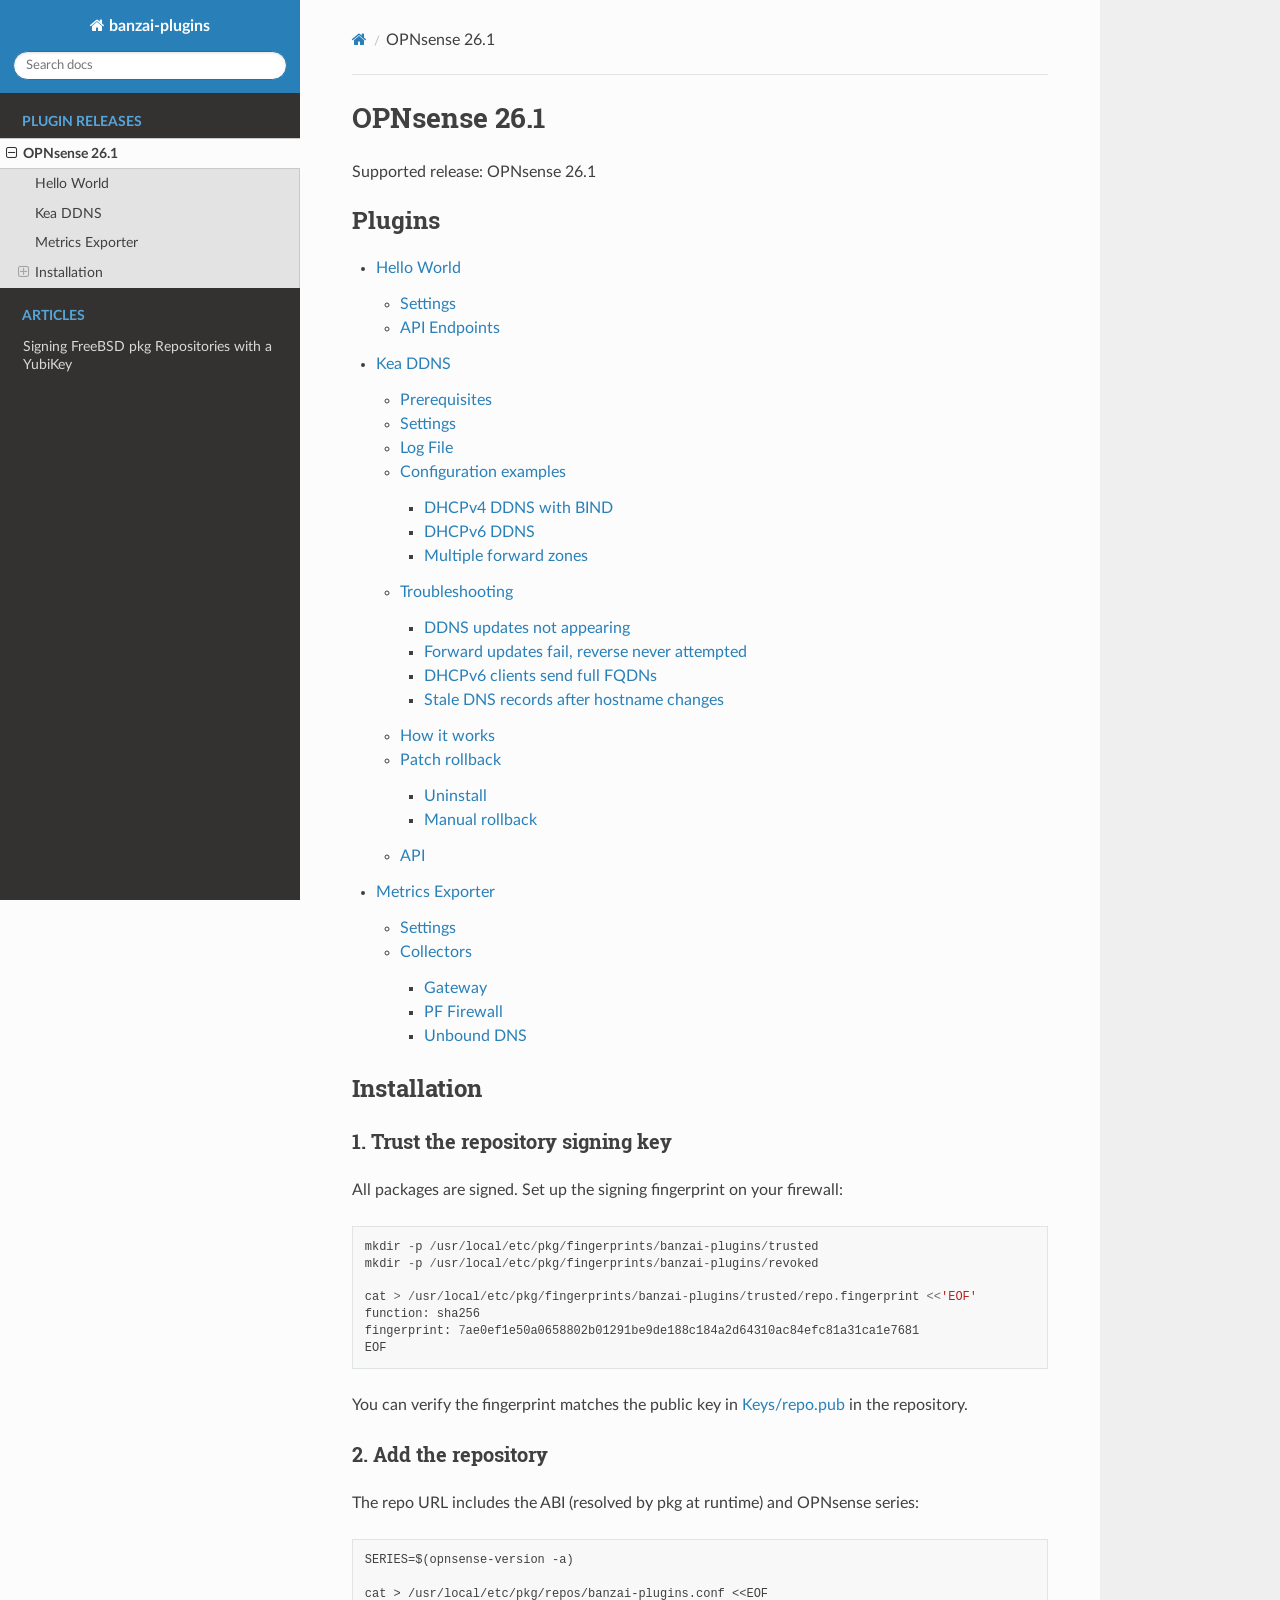
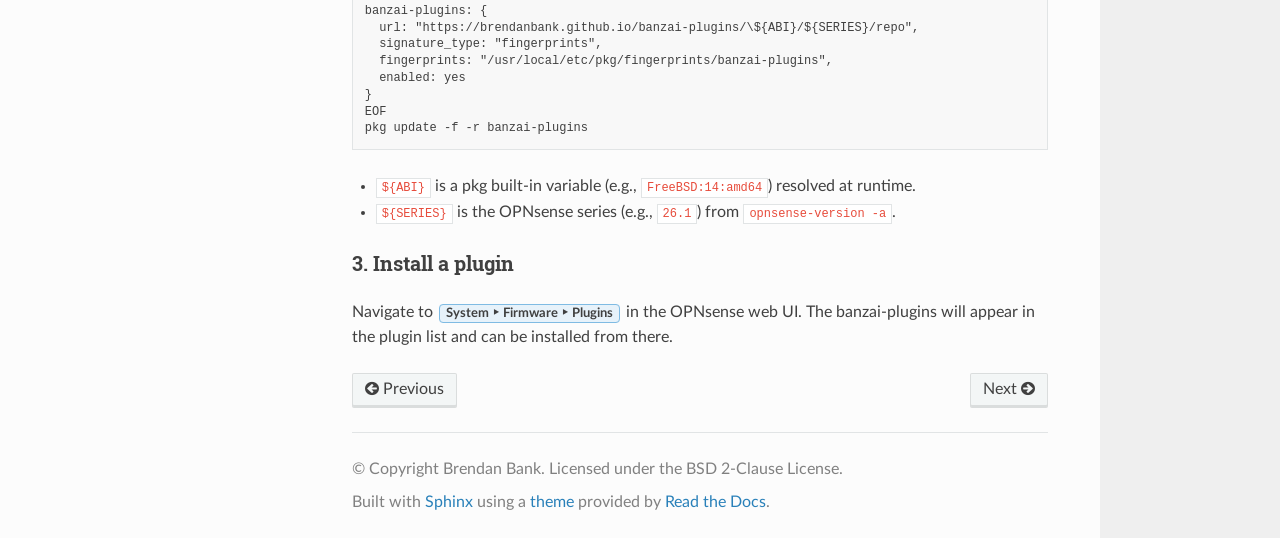
==== docs/releases/26.1/index.html @ 6be32420 "Rewrite sign-repo.sh as pure Python and add signing article Replace the shell/Python hybrid signing " ====
<!DOCTYPE html>
<html class="writer-html5" lang="en" data-content_root="../../">
<head>
  <meta charset="utf-8" /><meta name="viewport" content="width=device-width, initial-scale=1" />

  <meta name="viewport" content="width=device-width, initial-scale=1.0" />
  <title>OPNsense 26.1 &mdash; banzai-plugins  documentation</title>
      <link rel="stylesheet" type="text/css" href="../../_static/pygments.css?v=b86133f3" />
      <link rel="stylesheet" type="text/css" href="../../_static/css/theme.css?v=9edc463e" />

  
      <script src="../../_static/jquery.js?v=5d32c60e"></script>
      <script src="../../_static/_sphinx_javascript_frameworks_compat.js?v=2cd50e6c"></script>
      <script src="../../_static/documentation_options.js?v=7f41d439"></script>
      <script src="../../_static/doctools.js?v=fd6eb6e6"></script>
      <script src="../../_static/sphinx_highlight.js?v=6ffebe34"></script>
    <script src="../../_static/js/theme.js"></script>
    <link rel="index" title="Index" href="../../genindex.html" />
    <link rel="search" title="Search" href="../../search.html" />
    <link rel="next" title="Hello World" href="hello_world.html" />
    <link rel="prev" title="banzai-plugins" href="../../index.html" /> 
</head>

<body class="wy-body-for-nav"> 
  <div class="wy-grid-for-nav">
    <nav data-toggle="wy-nav-shift" class="wy-nav-side">
      <div class="wy-side-scroll">
        <div class="wy-side-nav-search" >

          
          
          <a href="../../index.html" class="icon icon-home">
            banzai-plugins
          </a>
<div role="search">
  <form id="rtd-search-form" class="wy-form" action="../../search.html" method="get">
    <input type="text" name="q" placeholder="Search docs" aria-label="Search docs" />
    <input type="hidden" name="check_keywords" value="yes" />
    <input type="hidden" name="area" value="default" />
  </form>
</div>
        </div><div class="wy-menu wy-menu-vertical" data-spy="affix" role="navigation" aria-label="Navigation menu">
              <p class="caption" role="heading"><span class="caption-text">Plugin Releases</span></p>
<ul class="current">
<li class="toctree-l1 current"><a class="current reference internal" href="#">OPNsense 26.1</a><ul>
<li class="toctree-l2"><a class="reference internal" href="hello_world.html">Hello World</a></li>
<li class="toctree-l2"><a class="reference internal" href="kea_ddns.html">Kea DDNS</a></li>
<li class="toctree-l2"><a class="reference internal" href="metrics_exporter.html">Metrics Exporter</a></li>
<li class="toctree-l2"><a class="reference internal" href="#installation">Installation</a><ul>
<li class="toctree-l3"><a class="reference internal" href="#trust-the-repository-signing-key">1. Trust the repository signing key</a></li>
<li class="toctree-l3"><a class="reference internal" href="#add-the-repository">2. Add the repository</a></li>
<li class="toctree-l3"><a class="reference internal" href="#install-a-plugin">3. Install a plugin</a></li>
</ul>
</li>
</ul>
</li>
</ul>
<p class="caption" role="heading"><span class="caption-text">Articles</span></p>
<ul>
<li class="toctree-l1"><a class="reference internal" href="../../articles/yubikey-pkg-signing.html">Signing FreeBSD pkg Repositories with a YubiKey</a></li>
</ul>

        </div>
      </div>
    </nav>

    <section data-toggle="wy-nav-shift" class="wy-nav-content-wrap"><nav class="wy-nav-top" aria-label="Mobile navigation menu" >
          <i data-toggle="wy-nav-top" class="fa fa-bars"></i>
          <a href="../../index.html">banzai-plugins</a>
      </nav>

      <div class="wy-nav-content">
        <div class="rst-content">
          <div role="navigation" aria-label="Page navigation">
  <ul class="wy-breadcrumbs">
      <li><a href="../../index.html" class="icon icon-home" aria-label="Home"></a></li>
      <li class="breadcrumb-item active">OPNsense 26.1</li>
      <li class="wy-breadcrumbs-aside">
      </li>
  </ul>
  <hr/>
</div>
          <div role="main" class="document" itemscope="itemscope" itemtype="http://schema.org/Article">
           <div itemprop="articleBody">
             
  <section id="opnsense-26-1">
<h1>OPNsense 26.1<a class="headerlink" href="#opnsense-26-1" title="Link to this heading"></a></h1>
<p>Supported release: OPNsense 26.1</p>
<div class="toctree-wrapper compound">
<p class="caption" role="heading"><span class="caption-text">Plugins</span></p>
<ul>
<li class="toctree-l1"><a class="reference internal" href="hello_world.html">Hello World</a><ul>
<li class="toctree-l2"><a class="reference internal" href="hello_world.html#settings">Settings</a></li>
<li class="toctree-l2"><a class="reference internal" href="hello_world.html#api-endpoints">API Endpoints</a></li>
</ul>
</li>
<li class="toctree-l1"><a class="reference internal" href="kea_ddns.html">Kea DDNS</a><ul>
<li class="toctree-l2"><a class="reference internal" href="kea_ddns.html#prerequisites">Prerequisites</a></li>
<li class="toctree-l2"><a class="reference internal" href="kea_ddns.html#settings">Settings</a></li>
<li class="toctree-l2"><a class="reference internal" href="kea_ddns.html#log-file">Log File</a></li>
<li class="toctree-l2"><a class="reference internal" href="kea_ddns.html#configuration-examples">Configuration examples</a><ul>
<li class="toctree-l3"><a class="reference internal" href="kea_ddns.html#dhcpv4-ddns-with-bind">DHCPv4 DDNS with BIND</a></li>
<li class="toctree-l3"><a class="reference internal" href="kea_ddns.html#dhcpv6-ddns">DHCPv6 DDNS</a></li>
<li class="toctree-l3"><a class="reference internal" href="kea_ddns.html#multiple-forward-zones">Multiple forward zones</a></li>
</ul>
</li>
<li class="toctree-l2"><a class="reference internal" href="kea_ddns.html#troubleshooting">Troubleshooting</a><ul>
<li class="toctree-l3"><a class="reference internal" href="kea_ddns.html#ddns-updates-not-appearing">DDNS updates not appearing</a></li>
<li class="toctree-l3"><a class="reference internal" href="kea_ddns.html#forward-updates-fail-reverse-never-attempted">Forward updates fail, reverse never attempted</a></li>
<li class="toctree-l3"><a class="reference internal" href="kea_ddns.html#dhcpv6-clients-send-full-fqdns">DHCPv6 clients send full FQDNs</a></li>
<li class="toctree-l3"><a class="reference internal" href="kea_ddns.html#stale-dns-records-after-hostname-changes">Stale DNS records after hostname changes</a></li>
</ul>
</li>
<li class="toctree-l2"><a class="reference internal" href="kea_ddns.html#how-it-works">How it works</a></li>
<li class="toctree-l2"><a class="reference internal" href="kea_ddns.html#patch-rollback">Patch rollback</a><ul>
<li class="toctree-l3"><a class="reference internal" href="kea_ddns.html#uninstall">Uninstall</a></li>
<li class="toctree-l3"><a class="reference internal" href="kea_ddns.html#manual-rollback">Manual rollback</a></li>
</ul>
</li>
<li class="toctree-l2"><a class="reference internal" href="kea_ddns.html#api">API</a></li>
</ul>
</li>
<li class="toctree-l1"><a class="reference internal" href="metrics_exporter.html">Metrics Exporter</a><ul>
<li class="toctree-l2"><a class="reference internal" href="metrics_exporter.html#settings">Settings</a></li>
<li class="toctree-l2"><a class="reference internal" href="metrics_exporter.html#collectors">Collectors</a><ul>
<li class="toctree-l3"><a class="reference internal" href="metrics_exporter.html#gateway">Gateway</a></li>
<li class="toctree-l3"><a class="reference internal" href="metrics_exporter.html#pf-firewall">PF Firewall</a></li>
<li class="toctree-l3"><a class="reference internal" href="metrics_exporter.html#unbound-dns">Unbound DNS</a></li>
</ul>
</li>
</ul>
</li>
</ul>
</div>
<section id="installation">
<h2>Installation<a class="headerlink" href="#installation" title="Link to this heading"></a></h2>
<section id="trust-the-repository-signing-key">
<h3>1. Trust the repository signing key<a class="headerlink" href="#trust-the-repository-signing-key" title="Link to this heading"></a></h3>
<p>All packages are signed. Set up the signing fingerprint on your firewall:</p>
<div class="highlight-default notranslate"><div class="highlight"><pre><span></span><span class="n">mkdir</span> <span class="o">-</span><span class="n">p</span> <span class="o">/</span><span class="n">usr</span><span class="o">/</span><span class="n">local</span><span class="o">/</span><span class="n">etc</span><span class="o">/</span><span class="n">pkg</span><span class="o">/</span><span class="n">fingerprints</span><span class="o">/</span><span class="n">banzai</span><span class="o">-</span><span class="n">plugins</span><span class="o">/</span><span class="n">trusted</span>
<span class="n">mkdir</span> <span class="o">-</span><span class="n">p</span> <span class="o">/</span><span class="n">usr</span><span class="o">/</span><span class="n">local</span><span class="o">/</span><span class="n">etc</span><span class="o">/</span><span class="n">pkg</span><span class="o">/</span><span class="n">fingerprints</span><span class="o">/</span><span class="n">banzai</span><span class="o">-</span><span class="n">plugins</span><span class="o">/</span><span class="n">revoked</span>

<span class="n">cat</span> <span class="o">&gt;</span> <span class="o">/</span><span class="n">usr</span><span class="o">/</span><span class="n">local</span><span class="o">/</span><span class="n">etc</span><span class="o">/</span><span class="n">pkg</span><span class="o">/</span><span class="n">fingerprints</span><span class="o">/</span><span class="n">banzai</span><span class="o">-</span><span class="n">plugins</span><span class="o">/</span><span class="n">trusted</span><span class="o">/</span><span class="n">repo</span><span class="o">.</span><span class="n">fingerprint</span> <span class="o">&lt;&lt;</span><span class="s1">&#39;EOF&#39;</span>
<span class="n">function</span><span class="p">:</span> <span class="n">sha256</span>
<span class="n">fingerprint</span><span class="p">:</span> <span class="mi">7</span><span class="n">ae0ef1e50a0658802b01291be9de188c184a2d64310ac84efc81a31ca1e7681</span>
<span class="n">EOF</span>
</pre></div>
</div>
<p>You can verify the fingerprint matches the public key in
<a class="reference external" href="https://github.com/brendanbank/banzai-plugins/blob/main/Keys/repo.pub">Keys/repo.pub</a>
in the repository.</p>
</section>
<section id="add-the-repository">
<h3>2. Add the repository<a class="headerlink" href="#add-the-repository" title="Link to this heading"></a></h3>
<p>The repo URL includes the ABI (resolved by pkg at runtime) and OPNsense series:</p>
<div class="highlight-default notranslate"><div class="highlight"><pre><span></span>SERIES=$(opnsense-version -a)

cat &gt; /usr/local/etc/pkg/repos/banzai-plugins.conf &lt;&lt;EOF
banzai-plugins: {
  url: &quot;https://brendanbank.github.io/banzai-plugins/\${ABI}/${SERIES}/repo&quot;,
  signature_type: &quot;fingerprints&quot;,
  fingerprints: &quot;/usr/local/etc/pkg/fingerprints/banzai-plugins&quot;,
  enabled: yes
}
EOF
pkg update -f -r banzai-plugins
</pre></div>
</div>
<ul class="simple">
<li><p><code class="docutils literal notranslate"><span class="pre">${ABI}</span></code> is a pkg built-in variable (e.g., <code class="docutils literal notranslate"><span class="pre">FreeBSD:14:amd64</span></code>) resolved at runtime.</p></li>
<li><p><code class="docutils literal notranslate"><span class="pre">${SERIES}</span></code> is the OPNsense series (e.g., <code class="docutils literal notranslate"><span class="pre">26.1</span></code>) from <code class="docutils literal notranslate"><span class="pre">opnsense-version</span> <span class="pre">-a</span></code>.</p></li>
</ul>
</section>
<section id="install-a-plugin">
<h3>3. Install a plugin<a class="headerlink" href="#install-a-plugin" title="Link to this heading"></a></h3>
<p>Navigate to <span class="menuselection">System ‣ Firmware ‣ Plugins</span> in the OPNsense web UI.
The banzai-plugins will appear in the plugin list and can be installed from there.</p>
</section>
</section>
</section>


           </div>
          </div>
          <footer><div class="rst-footer-buttons" role="navigation" aria-label="Footer">
        <a href="../../index.html" class="btn btn-neutral float-left" title="banzai-plugins" accesskey="p" rel="prev"><span class="fa fa-arrow-circle-left" aria-hidden="true"></span> Previous</a>
        <a href="hello_world.html" class="btn btn-neutral float-right" title="Hello World" accesskey="n" rel="next">Next <span class="fa fa-arrow-circle-right" aria-hidden="true"></span></a>
    </div>

  <hr/>

  <div role="contentinfo">
    <p>&#169; Copyright Brendan Bank. Licensed under the BSD 2-Clause License.</p>
  </div>

  Built with <a href="https://www.sphinx-doc.org/">Sphinx</a> using a
    <a href="https://github.com/readthedocs/sphinx_rtd_theme">theme</a>
    provided by <a href="https://readthedocs.org">Read the Docs</a>.
   

</footer>
        </div>
      </div>
    </section>
  </div>
  <script>
      jQuery(function () {
          SphinxRtdTheme.Navigation.enable(true);
      });
  </script> 

</body>
</html>
---- docs/_static/pygments.css ----
pre { line-height: 125%; }
td.linenos .normal { color: inherit; background-color: transparent; padding-left: 5px; padding-right: 5px; }
span.linenos { color: inherit; background-color: transparent; padding-left: 5px; padding-right: 5px; }
td.linenos .special { color: #000000; background-color: #ffffc0; padding-left: 5px; padding-right: 5px; }
span.linenos.special { color: #000000; background-color: #ffffc0; padding-left: 5px; padding-right: 5px; }
.highlight .hll { background-color: #ffffcc }
.highlight { background: #f8f8f8; }
.highlight .c { color: #3D7B7B; font-style: italic } /* Comment */
.highlight .err { border: 1px solid #F00 } /* Error */
.highlight .k { color: #008000; font-weight: bold } /* Keyword */
.highlight .o { color: #666 } /* Operator */
.highlight .ch { color: #3D7B7B; font-style: italic } /* Comment.Hashbang */
.highlight .cm { color: #3D7B7B; font-style: italic } /* Comment.Multiline */
.highlight .cp { color: #9C6500 } /* Comment.Preproc */
.highlight .cpf { color: #3D7B7B; font-style: italic } /* Comment.PreprocFile */
.highlight .c1 { color: #3D7B7B; font-style: italic } /* Comment.Single */
.highlight .cs { color: #3D7B7B; font-style: italic } /* Comment.Special */
.highlight .gd { color: #A00000 } /* Generic.Deleted */
.highlight .ge { font-style: italic } /* Generic.Emph */
.highlight .ges { font-weight: bold; font-style: italic } /* Generic.EmphStrong */
.highlight .gr { color: #E40000 } /* Generic.Error */
.highlight .gh { color: #000080; font-weight: bold } /* Generic.Heading */
.highlight .gi { color: #008400 } /* Generic.Inserted */
.highlight .go { color: #717171 } /* Generic.Output */
.highlight .gp { color: #000080; font-weight: bold } /* Generic.Prompt */
.highlight .gs { font-weight: bold } /* Generic.Strong */
.highlight .gu { color: #800080; font-weight: bold } /* Generic.Subheading */
.highlight .gt { color: #04D } /* Generic.Traceback */
.highlight .kc { color: #008000; font-weight: bold } /* Keyword.Constant */
.highlight .kd { color: #008000; font-weight: bold } /* Keyword.Declaration */
.highlight .kn { color: #008000; font-weight: bold } /* Keyword.Namespace */
.highlight .kp { color: #008000 } /* Keyword.Pseudo */
.highlight .kr { color: #008000; font-weight: bold } /* Keyword.Reserved */
.highlight .kt { color: #B00040 } /* Keyword.Type */
.highlight .m { color: #666 } /* Literal.Number */
.highlight .s { color: #BA2121 } /* Literal.String */
.highlight .na { color: #687822 } /* Name.Attribute */
.highlight .nb { color: #008000 } /* Name.Builtin */
.highlight .nc { color: #00F; font-weight: bold } /* Name.Class */
.highlight .no { color: #800 } /* Name.Constant */
.highlight .nd { color: #A2F } /* Name.Decorator */
.highlight .ni { color: #717171; font-weight: bold } /* Name.Entity */
.highlight .ne { color: #CB3F38; font-weight: bold } /* Name.Exception */
.highlight .nf { color: #00F } /* Name.Function */
.highlight .nl { color: #767600 } /* Name.Label */
.highlight .nn { color: #00F; font-weight: bold } /* Name.Namespace */
.highlight .nt { color: #008000; font-weight: bold } /* Name.Tag */
.highlight .nv { color: #19177C } /* Name.Variable */
.highlight .ow { color: #A2F; font-weight: bold } /* Operator.Word */
.highlight .w { color: #BBB } /* Text.Whitespace */
.highlight .mb { color: #666 } /* Literal.Number.Bin */
.highlight .mf { color: #666 } /* Literal.Number.Float */
.highlight .mh { color: #666 } /* Literal.Number.Hex */
.highlight .mi { color: #666 } /* Literal.Number.Integer */
.highlight .mo { color: #666 } /* Literal.Number.Oct */
.highlight .sa { color: #BA2121 } /* Literal.String.Affix */
.highlight .sb { color: #BA2121 } /* Literal.String.Backtick */
.highlight .sc { color: #BA2121 } /* Literal.String.Char */
.highlight .dl { color: #BA2121 } /* Literal.String.Delimiter */
.highlight .sd { color: #BA2121; font-style: italic } /* Literal.String.Doc */
.highlight .s2 { color: #BA2121 } /* Literal.String.Double */
.highlight .se { color: #AA5D1F; font-weight: bold } /* Literal.String.Escape */
.highlight .sh { color: #BA2121 } /* Literal.String.Heredoc */
.highlight .si { color: #A45A77; font-weight: bold } /* Literal.String.Interpol */
.highlight .sx { color: #008000 } /* Literal.String.Other */
.highlight .sr { color: #A45A77 } /* Literal.String.Regex */
.highlight .s1 { color: #BA2121 } /* Literal.String.Single */
.highlight .ss { color: #19177C } /* Literal.String.Symbol */
.highlight .bp { color: #008000 } /* Name.Builtin.Pseudo */
.highlight .fm { color: #00F } /* Name.Function.Magic */
.highlight .vc { color: #19177C } /* Name.Variable.Class */
.highlight .vg { color: #19177C } /* Name.Variable.Global */
.highlight .vi { color: #19177C } /* Name.Variable.Instance */
.highlight .vm { color: #19177C } /* Name.Variable.Magic */
.highlight .il { color: #666 } /* Literal.Number.Integer.Long */
---- docs/_static/css/theme.css ----
html{box-sizing:border-box}*,:after,:before{box-sizing:inherit}article,aside,details,figcaption,figure,footer,header,hgroup,nav,section{display:block}audio,canvas,video{display:inline-block;*display:inline;*zoom:1}[hidden],audio:not([controls]){display:none}*{-webkit-box-sizing:border-box;-moz-box-sizing:border-box;box-sizing:border-box}html{font-size:100%;-webkit-text-size-adjust:100%;-ms-text-size-adjust:100%}body{margin:0}a:active,a:hover{outline:0}abbr[title]{border-bottom:1px dotted}b,strong{font-weight:700}blockquote{margin:0}dfn{font-style:italic}ins{background:#ff9;text-decoration:none}ins,mark{color:#000}mark{background:#ff0;font-style:italic;font-weight:700}.rst-content code,.rst-content tt,code,kbd,pre,samp{font-family:monospace,serif;_font-family:courier new,monospace;font-size:1em}pre{white-space:pre}q{quotes:none}q:after,q:before{content:"";content:none}small{font-size:85%}sub,sup{font-size:75%;line-height:0;position:relative;vertical-align:baseline}sup{top:-.5em}sub{bottom:-.25em}dl,ol,ul{margin:0;padding:0;list-style:none;list-style-image:none}li{list-style:none}dd{margin:0}img{border:0;-ms-interpolation-mode:bicubic;vertical-align:middle;max-width:100%}svg:not(:root){overflow:hidden}figure,form{margin:0}label{cursor:pointer}button,input,select,textarea{font-size:100%;margin:0;vertical-align:baseline;*vertical-align:middle}button,input{line-height:normal}button,input[type=button],input[type=reset],input[type=submit]{cursor:pointer;-webkit-appearance:button;*overflow:visible}button[disabled],input[disabled]{cursor:default}input[type=search]{-webkit-appearance:textfield;-moz-box-sizing:content-box;-webkit-box-sizing:content-box;box-sizing:content-box}textarea{resize:vertical}table{border-collapse:collapse;border-spacing:0}td{vertical-align:top}.chromeframe{margin:.2em 0;background:#ccc;color:#000;padding:.2em 0}.ir{display:block;border:0;text-indent:-999em;overflow:hidden;background-color:transparent;background-repeat:no-repeat;text-align:left;direction:ltr;*line-height:0}.ir br{display:none}.hidden{display:none!important;visibility:hidden}.visuallyhidden{border:0;clip:rect(0 0 0 0);height:1px;margin:-1px;overflow:hidden;padding:0;position:absolute;width:1px}.visuallyhidden.focusable:active,.visuallyhidden.focusable:focus{clip:auto;height:auto;margin:0;overflow:visible;position:static;width:auto}.invisible{visibility:hidden}.relative{position:relative}big,small{font-size:100%}@media print{body,html,section{background:none!important}*{box-shadow:none!important;text-shadow:none!important;filter:none!important;-ms-filter:none!important}a,a:visited{text-decoration:underline}.ir a:after,a[href^="#"]:after,a[href^="javascript:"]:after{content:""}blockquote,pre{page-break-inside:avoid}thead{display:table-header-group}img,tr{page-break-inside:avoid}img{max-width:100%!important}@page{margin:.5cm}.rst-content .toctree-wrapper>p.caption,h2,h3,p{orphans:3;widows:3}.rst-content .toctree-wrapper>p.caption,h2,h3{page-break-after:avoid}}.btn,.fa:before,.icon:before,.rst-content .admonition,.rst-content .admonition-title:before,.rst-content .admonition-todo,.rst-content .attention,.rst-content .caution,.rst-content .code-block-caption .headerlink:before,.rst-content .danger,.rst-content .eqno .headerlink:before,.rst-content .error,.rst-content .hint,.rst-content .important,.rst-content .note,.rst-content .seealso,.rst-content .tip,.rst-content .warning,.rst-content code.download span:first-child:before,.rst-content dl dt .headerlink:before,.rst-content h1 .headerlink:before,.rst-content h2 .headerlink:before,.rst-content h3 .headerlink:before,.rst-content h4 .headerlink:before,.rst-content h5 .headerlink:before,.rst-content h6 .headerlink:before,.rst-content p.caption .headerlink:before,.rst-content p .headerlink:before,.rst-content table>caption .headerlink:before,.rst-content tt.download span:first-child:before,.wy-alert,.wy-dropdown .caret:before,.wy-inline-validate.wy-inline-validate-danger .wy-input-context:before,.wy-inline-validate.wy-inline-validate-info .wy-input-context:before,.wy-inline-validate.wy-inline-validate-success .wy-input-context:before,.wy-inline-validate.wy-inline-validate-warning .wy-input-context:before,.wy-menu-vertical li.current>a button.toctree-expand:before,.wy-menu-vertical li.on a button.toctree-expand:before,.wy-menu-vertical li button.toctree-expand:before,input[type=color],input[type=date],input[type=datetime-local],input[type=datetime],input[type=email],input[type=month],input[type=number],input[type=password],input[type=search],input[type=tel],input[type=text],input[type=time],input[type=url],input[type=week],select,textarea{-webkit-font-smoothing:antialiased}.clearfix{*zoom:1}.clearfix:after,.clearfix:before{display:table;content:""}.clearfix:after{clear:both}/*!
 *  Font Awesome 4.7.0 by @davegandy - http://fontawesome.io - @fontawesome
 *  License - http://fontawesome.io/license (Font: SIL OFL 1.1, CSS: MIT License)
 */@font-face{font-family:FontAwesome;src:url(fonts/fontawesome-webfont.eot?674f50d287a8c48dc19ba404d20fe713);src:url(fonts/fontawesome-webfont.eot?674f50d287a8c48dc19ba404d20fe713?#iefix&v=4.7.0) format("embedded-opentype"),url(fonts/fontawesome-webfont.woff2?af7ae505a9eed503f8b8e6982036873e) format("woff2"),url(fonts/fontawesome-webfont.woff?fee66e712a8a08eef5805a46892932ad) format("woff"),url(fonts/fontawesome-webfont.ttf?b06871f281fee6b241d60582ae9369b9) format("truetype"),url(fonts/fontawesome-webfont.svg?912ec66d7572ff821749319396470bde#fontawesomeregular) format("svg");font-weight:400;font-style:normal}.fa,.icon,.rst-content .admonition-title,.rst-content .code-block-caption .headerlink,.rst-content .eqno .headerlink,.rst-content code.download span:first-child,.rst-content dl dt .headerlink,.rst-content h1 .headerlink,.rst-content h2 .headerlink,.rst-content h3 .headerlink,.rst-content h4 .headerlink,.rst-content h5 .headerlink,.rst-content h6 .headerlink,.rst-content p.caption .headerlink,.rst-content p .headerlink,.rst-content table>caption .headerlink,.rst-content tt.download span:first-child,.wy-menu-vertical li.current>a button.toctree-expand,.wy-menu-vertical li.on a button.toctree-expand,.wy-menu-vertical li button.toctree-expand{display:inline-block;font:normal normal normal 14px/1 FontAwesome;font-size:inherit;text-rendering:auto;-webkit-font-smoothing:antialiased;-moz-osx-font-smoothing:grayscale}.fa-lg{font-size:1.33333em;line-height:.75em;vertical-align:-15%}.fa-2x{font-size:2em}.fa-3x{font-size:3em}.fa-4x{font-size:4em}.fa-5x{font-size:5em}.fa-fw{width:1.28571em;text-align:center}.fa-ul{padding-left:0;margin-left:2.14286em;list-style-type:none}.fa-ul>li{position:relative}.fa-li{position:absolute;left:-2.14286em;width:2.14286em;top:.14286em;text-align:center}.fa-li.fa-lg{left:-1.85714em}.fa-border{padding:.2em .25em .15em;border:.08em solid #eee;border-radius:.1em}.fa-pull-left{float:left}.fa-pull-right{float:right}.fa-pull-left.icon,.fa.fa-pull-left,.rst-content .code-block-caption .fa-pull-left.headerlink,.rst-content .eqno .fa-pull-left.headerlink,.rst-content .fa-pull-left.admonition-title,.rst-content code.download span.fa-pull-left:first-child,.rst-content dl dt .fa-pull-left.headerlink,.rst-content h1 .fa-pull-left.headerlink,.rst-content h2 .fa-pull-left.headerlink,.rst-content h3 .fa-pull-left.headerlink,.rst-content h4 .fa-pull-left.headerlink,.rst-content h5 .fa-pull-left.headerlink,.rst-content h6 .fa-pull-left.headerlink,.rst-content p .fa-pull-left.headerlink,.rst-content table>caption .fa-pull-left.headerlink,.rst-content tt.download span.fa-pull-left:first-child,.wy-menu-vertical li.current>a button.fa-pull-left.toctree-expand,.wy-menu-vertical li.on a button.fa-pull-left.toctree-expand,.wy-menu-vertical li button.fa-pull-left.toctree-expand{margin-right:.3em}.fa-pull-right.icon,.fa.fa-pull-right,.rst-content .code-block-caption .fa-pull-right.headerlink,.rst-content .eqno .fa-pull-right.headerlink,.rst-content .fa-pull-right.admonition-title,.rst-content code.download span.fa-pull-right:first-child,.rst-content dl dt .fa-pull-right.headerlink,.rst-content h1 .fa-pull-right.headerlink,.rst-content h2 .fa-pull-right.headerlink,.rst-content h3 .fa-pull-right.headerlink,.rst-content h4 .fa-pull-right.headerlink,.rst-content h5 .fa-pull-right.headerlink,.rst-content h6 .fa-pull-right.headerlink,.rst-content p .fa-pull-right.headerlink,.rst-content table>caption .fa-pull-right.headerlink,.rst-content tt.download span.fa-pull-right:first-child,.wy-menu-vertical li.current>a button.fa-pull-right.toctree-expand,.wy-menu-vertical li.on a button.fa-pull-right.toctree-expand,.wy-menu-vertical li button.fa-pull-right.toctree-expand{margin-left:.3em}.pull-right{float:right}.pull-left{float:left}.fa.pull-left,.pull-left.icon,.rst-content .code-block-caption .pull-left.headerlink,.rst-content .eqno .pull-left.headerlink,.rst-content .pull-left.admonition-title,.rst-content code.download span.pull-left:first-child,.rst-content dl dt .pull-left.headerlink,.rst-content h1 .pull-left.headerlink,.rst-content h2 .pull-left.headerlink,.rst-content h3 .pull-left.headerlink,.rst-content h4 .pull-left.headerlink,.rst-content h5 .pull-left.headerlink,.rst-content h6 .pull-left.headerlink,.rst-content p .pull-left.headerlink,.rst-content table>caption .pull-left.headerlink,.rst-content tt.download span.pull-left:first-child,.wy-menu-vertical li.current>a button.pull-left.toctree-expand,.wy-menu-vertical li.on a button.pull-left.toctree-expand,.wy-menu-vertical li button.pull-left.toctree-expand{margin-right:.3em}.fa.pull-right,.pull-right.icon,.rst-content .code-block-caption .pull-right.headerlink,.rst-content .eqno .pull-right.headerlink,.rst-content .pull-right.admonition-title,.rst-content code.download span.pull-right:first-child,.rst-content dl dt .pull-right.headerlink,.rst-content h1 .pull-right.headerlink,.rst-content h2 .pull-right.headerlink,.rst-content h3 .pull-right.headerlink,.rst-content h4 .pull-right.headerlink,.rst-content h5 .pull-right.headerlink,.rst-content h6 .pull-right.headerlink,.rst-content p .pull-right.headerlink,.rst-content table>caption .pull-right.headerlink,.rst-content tt.download span.pull-right:first-child,.wy-menu-vertical li.current>a button.pull-right.toctree-expand,.wy-menu-vertical li.on a button.pull-right.toctree-expand,.wy-menu-vertical li button.pull-right.toctree-expand{margin-left:.3em}.fa-spin{-webkit-animation:fa-spin 2s linear infinite;animation:fa-spin 2s linear infinite}.fa-pulse{-webkit-animation:fa-spin 1s steps(8) infinite;animation:fa-spin 1s steps(8) infinite}@-webkit-keyframes fa-spin{0%{-webkit-transform:rotate(0deg);transform:rotate(0deg)}to{-webkit-transform:rotate(359deg);transform:rotate(359deg)}}@keyframes fa-spin{0%{-webkit-transform:rotate(0deg);transform:rotate(0deg)}to{-webkit-transform:rotate(359deg);transform:rotate(359deg)}}.fa-rotate-90{-ms-filter:"progid:DXImageTransform.Microsoft.BasicImage(rotation=1)";-webkit-transform:rotate(90deg);-ms-transform:rotate(90deg);transform:rotate(90deg)}.fa-rotate-180{-ms-filter:"progid:DXImageTransform.Microsoft.BasicImage(rotation=2)";-webkit-transform:rotate(180deg);-ms-transform:rotate(180deg);transform:rotate(180deg)}.fa-rotate-270{-ms-filter:"progid:DXImageTransform.Microsoft.BasicImage(rotation=3)";-webkit-transform:rotate(270deg);-ms-transform:rotate(270deg);transform:rotate(270deg)}.fa-flip-horizontal{-ms-filter:"progid:DXImageTransform.Microsoft.BasicImage(rotation=0, mirror=1)";-webkit-transform:scaleX(-1);-ms-transform:scaleX(-1);transform:scaleX(-1)}.fa-flip-vertical{-ms-filter:"progid:DXImageTransform.Microsoft.BasicImage(rotation=2, mirror=1)";-webkit-transform:scaleY(-1);-ms-transform:scaleY(-1);transform:scaleY(-1)}:root .fa-flip-horizontal,:root .fa-flip-vertical,:root .fa-rotate-90,:root .fa-rotate-180,:root .fa-rotate-270{filter:none}.fa-stack{position:relative;display:inline-block;width:2em;height:2em;line-height:2em;vertical-align:middle}.fa-stack-1x,.fa-stack-2x{position:absolute;left:0;width:100%;text-align:center}.fa-stack-1x{line-height:inherit}.fa-stack-2x{font-size:2em}.fa-inverse{color:#fff}.fa-glass:before{content:""}.fa-music:before{content:""}.fa-search:before,.icon-search:before{content:""}.fa-envelope-o:before{content:""}.fa-heart:before{content:""}.fa-star:before{content:""}.fa-star-o:before{content:""}.fa-user:before{content:""}.fa-film:before{content:""}.fa-th-large:before{content:""}.fa-th:before{content:""}.fa-th-list:before{content:""}.fa-check:before{content:""}.fa-close:before,.fa-remove:before,.fa-times:before{content:""}.fa-search-plus:before{content:""}.fa-search-minus:before{content:""}.fa-power-off:before{content:""}.fa-signal:before{content:""}.fa-cog:before,.fa-gear:before{content:""}.fa-trash-o:before{content:""}.fa-home:before,.icon-home:before{content:""}.fa-file-o:before{content:""}.fa-clock-o:before{content:""}.fa-road:before{content:""}.fa-download:before,.rst-content code.download span:first-child:before,.rst-content tt.download span:first-child:before{content:""}.fa-arrow-circle-o-down:before{content:""}.fa-arrow-circle-o-up:before{content:""}.fa-inbox:before{content:""}.fa-play-circle-o:before{content:""}.fa-repeat:before,.fa-rotate-right:before{content:""}.fa-refresh:before{content:""}.fa-list-alt:before{content:""}.fa-lock:before{content:""}.fa-flag:before{content:""}.fa-headphones:before{content:""}.fa-volume-off:before{content:""}.fa-volume-down:before{content:""}.fa-volume-up:before{content:""}.fa-qrcode:before{content:""}.fa-barcode:before{content:""}.fa-tag:before{content:""}.fa-tags:before{content:""}.fa-book:before,.icon-book:before{content:""}.fa-bookmark:before{content:""}.fa-print:before{content:""}.fa-camera:before{content:""}.fa-font:before{content:""}.fa-bold:before{content:""}.fa-italic:before{content:""}.fa-text-height:before{content:""}.fa-text-width:before{content:""}.fa-align-left:before{content:""}.fa-align-center:before{content:""}.fa-align-right:before{content:""}.fa-align-justify:before{content:""}.fa-list:before{content:""}.fa-dedent:before,.fa-outdent:before{content:""}.fa-indent:before{content:""}.fa-video-camera:before{content:""}.fa-image:before,.fa-photo:before,.fa-picture-o:before{content:""}.fa-pencil:before{content:""}.fa-map-marker:before{content:""}.fa-adjust:before{content:""}.fa-tint:before{content:""}.fa-edit:before,.fa-pencil-square-o:before{content:""}.fa-share-square-o:before{content:""}.fa-check-square-o:before{content:""}.fa-arrows:before{content:""}.fa-step-backward:before{content:""}.fa-fast-backward:before{content:""}.fa-backward:before{content:""}.fa-play:before{content:""}.fa-pause:before{content:""}.fa-stop:before{content:""}.fa-forward:before{content:""}.fa-fast-forward:before{content:""}.fa-step-forward:before{content:""}.fa-eject:before{content:""}.fa-chevron-left:before{content:""}.fa-chevron-right:before{content:""}.fa-plus-circle:before{content:""}.fa-minus-circle:before{content:""}.fa-times-circle:before,.wy-inline-validate.wy-inline-validate-danger .wy-input-context:before{content:""}.fa-check-circle:before,.wy-inline-validate.wy-inline-validate-success .wy-input-context:before{content:""}.fa-question-circle:before{content:""}.fa-info-circle:before{content:""}.fa-crosshairs:before{content:""}.fa-times-circle-o:before{content:""}.fa-check-circle-o:before{content:""}.fa-ban:before{content:""}.fa-arrow-left:before{content:""}.fa-arrow-right:before{content:""}.fa-arrow-up:before{content:""}.fa-arrow-down:before{content:""}.fa-mail-forward:before,.fa-share:before{content:""}.fa-expand:before{content:""}.fa-compress:before{content:""}.fa-plus:before{content:""}.fa-minus:before{content:""}.fa-asterisk:before{content:""}.fa-exclamation-circle:before,.rst-content .admonition-title:before,.wy-inline-validate.wy-inline-validate-info .wy-input-context:before,.wy-inline-validate.wy-inline-validate-warning .wy-input-context:before{content:""}.fa-gift:before{content:""}.fa-leaf:before{content:""}.fa-fire:before,.icon-fire:before{content:""}.fa-eye:before{content:""}.fa-eye-slash:before{content:""}.fa-exclamation-triangle:before,.fa-warning:before{content:""}.fa-plane:before{content:""}.fa-calendar:before{content:""}.fa-random:before{content:""}.fa-comment:before{content:""}.fa-magnet:before{content:""}.fa-chevron-up:before{content:""}.fa-chevron-down:before{content:""}.fa-retweet:before{content:""}.fa-shopping-cart:before{content:""}.fa-folder:before{content:""}.fa-folder-open:before{content:""}.fa-arrows-v:before{content:""}.fa-arrows-h:before{content:""}.fa-bar-chart-o:before,.fa-bar-chart:before{content:""}.fa-twitter-square:before{content:""}.fa-facebook-square:before{content:""}.fa-camera-retro:before{content:""}.fa-key:before{content:""}.fa-cogs:before,.fa-gears:before{content:""}.fa-comments:before{content:""}.fa-thumbs-o-up:before{content:""}.fa-thumbs-o-down:before{content:""}.fa-star-half:before{content:""}.fa-heart-o:before{content:""}.fa-sign-out:before{content:""}.fa-linkedin-square:before{content:""}.fa-thumb-tack:before{content:""}.fa-external-link:before{content:""}.fa-sign-in:before{content:""}.fa-trophy:before{content:""}.fa-github-square:before{content:""}.fa-upload:before{content:""}.fa-lemon-o:before{content:""}.fa-phone:before{content:""}.fa-square-o:before{content:""}.fa-bookmark-o:before{content:""}.fa-phone-square:before{content:""}.fa-twitter:before{content:""}.fa-facebook-f:before,.fa-facebook:before{content:""}.fa-github:before,.icon-github:before{content:""}.fa-unlock:before{content:""}.fa-credit-card:before{content:""}.fa-feed:before,.fa-rss:before{content:""}.fa-hdd-o:before{content:""}.fa-bullhorn:before{content:""}.fa-bell:before{content:""}.fa-certificate:before{content:""}.fa-hand-o-right:before{content:""}.fa-hand-o-left:before{content:""}.fa-hand-o-up:before{content:""}.fa-hand-o-down:before{content:""}.fa-arrow-circle-left:before,.icon-circle-arrow-left:before{content:""}.fa-arrow-circle-right:before,.icon-circle-arrow-right:before{content:""}.fa-arrow-circle-up:before{content:""}.fa-arrow-circle-down:before{content:""}.fa-globe:before{content:""}.fa-wrench:before{content:""}.fa-tasks:before{content:""}.fa-filter:before{content:""}.fa-briefcase:before{content:""}.fa-arrows-alt:before{content:""}.fa-group:before,.fa-users:before{content:""}.fa-chain:before,.fa-link:before,.icon-link:before{content:""}.fa-cloud:before{content:""}.fa-flask:before{content:""}.fa-cut:before,.fa-scissors:before{content:""}.fa-copy:before,.fa-files-o:before{content:""}.fa-paperclip:before{content:""}.fa-floppy-o:before,.fa-save:before{content:""}.fa-square:before{content:""}.fa-bars:before,.fa-navicon:before,.fa-reorder:before{content:""}.fa-list-ul:before{content:""}.fa-list-ol:before{content:""}.fa-strikethrough:before{content:""}.fa-underline:before{content:""}.fa-table:before{content:""}.fa-magic:before{content:""}.fa-truck:before{content:""}.fa-pinterest:before{content:""}.fa-pinterest-square:before{content:""}.fa-google-plus-square:before{content:""}.fa-google-plus:before{content:""}.fa-money:before{content:""}.fa-caret-down:before,.icon-caret-down:before,.wy-dropdown .caret:before{content:""}.fa-caret-up:before{content:""}.fa-caret-left:before{content:""}.fa-caret-right:before{content:""}.fa-columns:before{content:""}.fa-sort:before,.fa-unsorted:before{content:""}.fa-sort-desc:before,.fa-sort-down:before{content:""}.fa-sort-asc:before,.fa-sort-up:before{content:""}.fa-envelope:before{content:""}.fa-linkedin:before{content:""}.fa-rotate-left:before,.fa-undo:before{content:""}.fa-gavel:before,.fa-legal:before{content:""}.fa-dashboard:before,.fa-tachometer:before{content:""}.fa-comment-o:before{content:""}.fa-comments-o:before{content:""}.fa-bolt:before,.fa-flash:before{content:""}.fa-sitemap:before{content:""}.fa-umbrella:before{content:""}.fa-clipboard:before,.fa-paste:before{content:""}.fa-lightbulb-o:before{content:""}.fa-exchange:before{content:""}.fa-cloud-download:before{content:""}.fa-cloud-upload:before{content:""}.fa-user-md:before{content:""}.fa-stethoscope:before{content:""}.fa-suitcase:before{content:""}.fa-bell-o:before{content:""}.fa-coffee:before{content:""}.fa-cutlery:before{content:""}.fa-file-text-o:before{content:""}.fa-building-o:before{content:""}.fa-hospital-o:before{content:""}.fa-ambulance:before{content:""}.fa-medkit:before{content:""}.fa-fighter-jet:before{content:""}.fa-beer:before{content:""}.fa-h-square:before{content:""}.fa-plus-square:before{content:""}.fa-angle-double-left:before{content:""}.fa-angle-double-right:before{content:""}.fa-angle-double-up:before{content:""}.fa-angle-double-down:before{content:""}.fa-angle-left:before{content:""}.fa-angle-right:before{content:""}.fa-angle-up:before{content:""}.fa-angle-down:before{content:""}.fa-desktop:before{content:""}.fa-laptop:before{content:""}.fa-tablet:before{content:""}.fa-mobile-phone:before,.fa-mobile:before{content:""}.fa-circle-o:before{content:""}.fa-quote-left:before{content:""}.fa-quote-right:before{content:""}.fa-spinner:before{content:""}.fa-circle:before{content:""}.fa-mail-reply:before,.fa-reply:before{content:""}.fa-github-alt:before{content:""}.fa-folder-o:before{content:""}.fa-folder-open-o:before{content:""}.fa-smile-o:before{content:""}.fa-frown-o:before{content:""}.fa-meh-o:before{content:""}.fa-gamepad:before{content:""}.fa-keyboard-o:before{content:""}.fa-flag-o:before{content:""}.fa-flag-checkered:before{content:""}.fa-terminal:before{content:""}.fa-code:before{content:""}.fa-mail-reply-all:before,.fa-reply-all:before{content:""}.fa-star-half-empty:before,.fa-star-half-full:before,.fa-star-half-o:before{content:""}.fa-location-arrow:before{content:""}.fa-crop:before{content:""}.fa-code-fork:before{content:""}.fa-chain-broken:before,.fa-unlink:before{content:""}.fa-question:before{content:""}.fa-info:before{content:""}.fa-exclamation:before{content:""}.fa-superscript:before{content:""}.fa-subscript:before{content:""}.fa-eraser:before{content:""}.fa-puzzle-piece:before{content:""}.fa-microphone:before{content:""}.fa-microphone-slash:before{content:""}.fa-shield:before{content:""}.fa-calendar-o:before{content:""}.fa-fire-extinguisher:before{content:""}.fa-rocket:before{content:""}.fa-maxcdn:before{content:""}.fa-chevron-circle-left:before{content:""}.fa-chevron-circle-right:before{content:""}.fa-chevron-circle-up:before{content:""}.fa-chevron-circle-down:before{content:""}.fa-html5:before{content:""}.fa-css3:before{content:""}.fa-anchor:before{content:""}.fa-unlock-alt:before{content:""}.fa-bullseye:before{content:""}.fa-ellipsis-h:before{content:""}.fa-ellipsis-v:before{content:""}.fa-rss-square:before{content:""}.fa-play-circle:before{content:""}.fa-ticket:before{content:""}.fa-minus-square:before{content:""}.fa-minus-square-o:before,.wy-menu-vertical li.current>a button.toctree-expand:before,.wy-menu-vertical li.on a button.toctree-expand:before{content:""}.fa-level-up:before{content:""}.fa-level-down:before{content:""}.fa-check-square:before{content:""}.fa-pencil-square:before{content:""}.fa-external-link-square:before{content:""}.fa-share-square:before{content:""}.fa-compass:before{content:""}.fa-caret-square-o-down:before,.fa-toggle-down:before{content:""}.fa-caret-square-o-up:before,.fa-toggle-up:before{content:""}.fa-caret-square-o-right:before,.fa-toggle-right:before{content:""}.fa-eur:before,.fa-euro:before{content:""}.fa-gbp:before{content:""}.fa-dollar:before,.fa-usd:before{content:""}.fa-inr:before,.fa-rupee:before{content:""}.fa-cny:before,.fa-jpy:before,.fa-rmb:before,.fa-yen:before{content:""}.fa-rouble:before,.fa-rub:before,.fa-ruble:before{content:""}.fa-krw:before,.fa-won:before{content:""}.fa-bitcoin:before,.fa-btc:before{content:""}.fa-file:before{content:""}.fa-file-text:before{content:""}.fa-sort-alpha-asc:before{content:""}.fa-sort-alpha-desc:before{content:""}.fa-sort-amount-asc:before{content:""}.fa-sort-amount-desc:before{content:""}.fa-sort-numeric-asc:before{content:""}.fa-sort-numeric-desc:before{content:""}.fa-thumbs-up:before{content:""}.fa-thumbs-down:before{content:""}.fa-youtube-square:before{content:""}.fa-youtube:before{content:""}.fa-xing:before{content:""}.fa-xing-square:before{content:""}.fa-youtube-play:before{content:""}.fa-dropbox:before{content:""}.fa-stack-overflow:before{content:""}.fa-instagram:before{content:""}.fa-flickr:before{content:""}.fa-adn:before{content:""}.fa-bitbucket:before,.icon-bitbucket:before{content:""}.fa-bitbucket-square:before{content:""}.fa-tumblr:before{content:""}.fa-tumblr-square:before{content:""}.fa-long-arrow-down:before{content:""}.fa-long-arrow-up:before{content:""}.fa-long-arrow-left:before{content:""}.fa-long-arrow-right:before{content:""}.fa-apple:before{content:""}.fa-windows:before{content:""}.fa-android:before{content:""}.fa-linux:before{content:""}.fa-dribbble:before{content:""}.fa-skype:before{content:""}.fa-foursquare:before{content:""}.fa-trello:before{content:""}.fa-female:before{content:""}.fa-male:before{content:""}.fa-gittip:before,.fa-gratipay:before{content:""}.fa-sun-o:before{content:""}.fa-moon-o:before{content:""}.fa-archive:before{content:""}.fa-bug:before{content:""}.fa-vk:before{content:""}.fa-weibo:before{content:""}.fa-renren:before{content:""}.fa-pagelines:before{content:""}.fa-stack-exchange:before{content:""}.fa-arrow-circle-o-right:before{content:""}.fa-arrow-circle-o-left:before{content:""}.fa-caret-square-o-left:before,.fa-toggle-left:before{content:""}.fa-dot-circle-o:before{content:""}.fa-wheelchair:before{content:""}.fa-vimeo-square:before{content:""}.fa-try:before,.fa-turkish-lira:before{content:""}.fa-plus-square-o:before,.wy-menu-vertical li button.toctree-expand:before{content:""}.fa-space-shuttle:before{content:""}.fa-slack:before{content:""}.fa-envelope-square:before{content:""}.fa-wordpress:before{content:""}.fa-openid:before{content:""}.fa-bank:before,.fa-institution:before,.fa-university:before{content:""}.fa-graduation-cap:before,.fa-mortar-board:before{content:""}.fa-yahoo:before{content:""}.fa-google:before{content:""}.fa-reddit:before{content:""}.fa-reddit-square:before{content:""}.fa-stumbleupon-circle:before{content:""}.fa-stumbleupon:before{content:""}.fa-delicious:before{content:""}.fa-digg:before{content:""}.fa-pied-piper-pp:before{content:""}.fa-pied-piper-alt:before{content:""}.fa-drupal:before{content:""}.fa-joomla:before{content:""}.fa-language:before{content:""}.fa-fax:before{content:""}.fa-building:before{content:""}.fa-child:before{content:""}.fa-paw:before{content:""}.fa-spoon:before{content:""}.fa-cube:before{content:""}.fa-cubes:before{content:""}.fa-behance:before{content:""}.fa-behance-square:before{content:""}.fa-steam:before{content:""}.fa-steam-square:before{content:""}.fa-recycle:before{content:""}.fa-automobile:before,.fa-car:before{content:""}.fa-cab:before,.fa-taxi:before{content:""}.fa-tree:before{content:""}.fa-spotify:before{content:""}.fa-deviantart:before{content:""}.fa-soundcloud:before{content:""}.fa-database:before{content:""}.fa-file-pdf-o:before{content:""}.fa-file-word-o:before{content:""}.fa-file-excel-o:before{content:""}.fa-file-powerpoint-o:before{content:""}.fa-file-image-o:before,.fa-file-photo-o:before,.fa-file-picture-o:before{content:""}.fa-file-archive-o:before,.fa-file-zip-o:before{content:""}.fa-file-audio-o:before,.fa-file-sound-o:before{content:""}.fa-file-movie-o:before,.fa-file-video-o:before{content:""}.fa-file-code-o:before{content:""}.fa-vine:before{content:""}.fa-codepen:before{content:""}.fa-jsfiddle:before{content:""}.fa-life-bouy:before,.fa-life-buoy:before,.fa-life-ring:before,.fa-life-saver:before,.fa-support:before{content:""}.fa-circle-o-notch:before{content:""}.fa-ra:before,.fa-rebel:before,.fa-resistance:before{content:""}.fa-empire:before,.fa-ge:before{content:""}.fa-git-square:before{content:""}.fa-git:before{content:""}.fa-hacker-news:before,.fa-y-combinator-square:before,.fa-yc-square:before{content:""}.fa-tencent-weibo:before{content:""}.fa-qq:before{content:""}.fa-wechat:before,.fa-weixin:before{content:""}.fa-paper-plane:before,.fa-send:before{content:""}.fa-paper-plane-o:before,.fa-send-o:before{content:""}.fa-history:before{content:""}.fa-circle-thin:before{content:""}.fa-header:before{content:""}.fa-paragraph:before{content:""}.fa-sliders:before{content:""}.fa-share-alt:before{content:""}.fa-share-alt-square:before{content:""}.fa-bomb:before{content:""}.fa-futbol-o:before,.fa-soccer-ball-o:before{content:""}.fa-tty:before{content:""}.fa-binoculars:before{content:""}.fa-plug:before{content:""}.fa-slideshare:before{content:""}.fa-twitch:before{content:""}.fa-yelp:before{content:""}.fa-newspaper-o:before{content:""}.fa-wifi:before{content:""}.fa-calculator:before{content:""}.fa-paypal:before{content:""}.fa-google-wallet:before{content:""}.fa-cc-visa:before{content:""}.fa-cc-mastercard:before{content:""}.fa-cc-discover:before{content:""}.fa-cc-amex:before{content:""}.fa-cc-paypal:before{content:""}.fa-cc-stripe:before{content:""}.fa-bell-slash:before{content:""}.fa-bell-slash-o:before{content:""}.fa-trash:before{content:""}.fa-copyright:before{content:""}.fa-at:before{content:""}.fa-eyedropper:before{content:""}.fa-paint-brush:before{content:""}.fa-birthday-cake:before{content:""}.fa-area-chart:before{content:""}.fa-pie-chart:before{content:""}.fa-line-chart:before{content:""}.fa-lastfm:before{content:""}.fa-lastfm-square:before{content:""}.fa-toggle-off:before{content:""}.fa-toggle-on:before{content:""}.fa-bicycle:before{content:""}.fa-bus:before{content:""}.fa-ioxhost:before{content:""}.fa-angellist:before{content:""}.fa-cc:before{content:""}.fa-ils:before,.fa-shekel:before,.fa-sheqel:before{content:""}.fa-meanpath:before{content:""}.fa-buysellads:before{content:""}.fa-connectdevelop:before{content:""}.fa-dashcube:before{content:""}.fa-forumbee:before{content:""}.fa-leanpub:before{content:""}.fa-sellsy:before{content:""}.fa-shirtsinbulk:before{content:""}.fa-simplybuilt:before{content:""}.fa-skyatlas:before{content:""}.fa-cart-plus:before{content:""}.fa-cart-arrow-down:before{content:""}.fa-diamond:before{content:""}.fa-ship:before{content:""}.fa-user-secret:before{content:""}.fa-motorcycle:before{content:""}.fa-street-view:before{content:""}.fa-heartbeat:before{content:""}.fa-venus:before{content:""}.fa-mars:before{content:""}.fa-mercury:before{content:""}.fa-intersex:before,.fa-transgender:before{content:""}.fa-transgender-alt:before{content:""}.fa-venus-double:before{content:""}.fa-mars-double:before{content:""}.fa-venus-mars:before{content:""}.fa-mars-stroke:before{content:""}.fa-mars-stroke-v:before{content:""}.fa-mars-stroke-h:before{content:""}.fa-neuter:before{content:""}.fa-genderless:before{content:""}.fa-facebook-official:before{content:""}.fa-pinterest-p:before{content:""}.fa-whatsapp:before{content:""}.fa-server:before{content:""}.fa-user-plus:before{content:""}.fa-user-times:before{content:""}.fa-bed:before,.fa-hotel:before{content:""}.fa-viacoin:before{content:""}.fa-train:before{content:""}.fa-subway:before{content:""}.fa-medium:before{content:""}.fa-y-combinator:before,.fa-yc:before{content:""}.fa-optin-monster:before{content:""}.fa-opencart:before{content:""}.fa-expeditedssl:before{content:""}.fa-battery-4:before,.fa-battery-full:before,.fa-battery:before{content:""}.fa-battery-3:before,.fa-battery-three-quarters:before{content:""}.fa-battery-2:before,.fa-battery-half:before{content:""}.fa-battery-1:before,.fa-battery-quarter:before{content:""}.fa-battery-0:before,.fa-battery-empty:before{content:""}.fa-mouse-pointer:before{content:""}.fa-i-cursor:before{content:""}.fa-object-group:before{content:""}.fa-object-ungroup:before{content:""}.fa-sticky-note:before{content:""}.fa-sticky-note-o:before{content:""}.fa-cc-jcb:before{content:""}.fa-cc-diners-club:before{content:""}.fa-clone:before{content:""}.fa-balance-scale:before{content:""}.fa-hourglass-o:before{content:""}.fa-hourglass-1:before,.fa-hourglass-start:before{content:""}.fa-hourglass-2:before,.fa-hourglass-half:before{content:""}.fa-hourglass-3:before,.fa-hourglass-end:before{content:""}.fa-hourglass:before{content:""}.fa-hand-grab-o:before,.fa-hand-rock-o:before{content:""}.fa-hand-paper-o:before,.fa-hand-stop-o:before{content:""}.fa-hand-scissors-o:before{content:""}.fa-hand-lizard-o:before{content:""}.fa-hand-spock-o:before{content:""}.fa-hand-pointer-o:before{content:""}.fa-hand-peace-o:before{content:""}.fa-trademark:before{content:""}.fa-registered:before{content:""}.fa-creative-commons:before{content:""}.fa-gg:before{content:""}.fa-gg-circle:before{content:""}.fa-tripadvisor:before{content:""}.fa-odnoklassniki:before{content:""}.fa-odnoklassniki-square:before{content:""}.fa-get-pocket:before{content:""}.fa-wikipedia-w:before{content:""}.fa-safari:before{content:""}.fa-chrome:before{content:""}.fa-firefox:before{content:""}.fa-opera:before{content:""}.fa-internet-explorer:before{content:""}.fa-television:before,.fa-tv:before{content:""}.fa-contao:before{content:""}.fa-500px:before{content:""}.fa-amazon:before{content:""}.fa-calendar-plus-o:before{content:""}.fa-calendar-minus-o:before{content:""}.fa-calendar-times-o:before{content:""}.fa-calendar-check-o:before{content:""}.fa-industry:before{content:""}.fa-map-pin:before{content:""}.fa-map-signs:before{content:""}.fa-map-o:before{content:""}.fa-map:before{content:""}.fa-commenting:before{content:""}.fa-commenting-o:before{content:""}.fa-houzz:before{content:""}.fa-vimeo:before{content:""}.fa-black-tie:before{content:""}.fa-fonticons:before{content:""}.fa-reddit-alien:before{content:""}.fa-edge:before{content:""}.fa-credit-card-alt:before{content:""}.fa-codiepie:before{content:""}.fa-modx:before{content:""}.fa-fort-awesome:before{content:""}.fa-usb:before{content:""}.fa-product-hunt:before{content:""}.fa-mixcloud:before{content:""}.fa-scribd:before{content:""}.fa-pause-circle:before{content:""}.fa-pause-circle-o:before{content:""}.fa-stop-circle:before{content:""}.fa-stop-circle-o:before{content:""}.fa-shopping-bag:before{content:""}.fa-shopping-basket:before{content:""}.fa-hashtag:before{content:""}.fa-bluetooth:before{content:""}.fa-bluetooth-b:before{content:""}.fa-percent:before{content:""}.fa-gitlab:before,.icon-gitlab:before{content:""}.fa-wpbeginner:before{content:""}.fa-wpforms:before{content:""}.fa-envira:before{content:""}.fa-universal-access:before{content:""}.fa-wheelchair-alt:before{content:""}.fa-question-circle-o:before{content:""}.fa-blind:before{content:""}.fa-audio-description:before{content:""}.fa-volume-control-phone:before{content:""}.fa-braille:before{content:""}.fa-assistive-listening-systems:before{content:""}.fa-american-sign-language-interpreting:before,.fa-asl-interpreting:before{content:""}.fa-deaf:before,.fa-deafness:before,.fa-hard-of-hearing:before{content:""}.fa-glide:before{content:""}.fa-glide-g:before{content:""}.fa-sign-language:before,.fa-signing:before{content:""}.fa-low-vision:before{content:""}.fa-viadeo:before{content:""}.fa-viadeo-square:before{content:""}.fa-snapchat:before{content:""}.fa-snapchat-ghost:before{content:""}.fa-snapchat-square:before{content:""}.fa-pied-piper:before{content:""}.fa-first-order:before{content:""}.fa-yoast:before{content:""}.fa-themeisle:before{content:""}.fa-google-plus-circle:before,.fa-google-plus-official:before{content:""}.fa-fa:before,.fa-font-awesome:before{content:""}.fa-handshake-o:before{content:""}.fa-envelope-open:before{content:""}.fa-envelope-open-o:before{content:""}.fa-linode:before{content:""}.fa-address-book:before{content:""}.fa-address-book-o:before{content:""}.fa-address-card:before,.fa-vcard:before{content:""}.fa-address-card-o:before,.fa-vcard-o:before{content:""}.fa-user-circle:before{content:""}.fa-user-circle-o:before{content:""}.fa-user-o:before{content:""}.fa-id-badge:before{content:""}.fa-drivers-license:before,.fa-id-card:before{content:""}.fa-drivers-license-o:before,.fa-id-card-o:before{content:""}.fa-quora:before{content:""}.fa-free-code-camp:before{content:""}.fa-telegram:before{content:""}.fa-thermometer-4:before,.fa-thermometer-full:before,.fa-thermometer:before{content:""}.fa-thermometer-3:before,.fa-thermometer-three-quarters:before{content:""}.fa-thermometer-2:before,.fa-thermometer-half:before{content:""}.fa-thermometer-1:before,.fa-thermometer-quarter:before{content:""}.fa-thermometer-0:before,.fa-thermometer-empty:before{content:""}.fa-shower:before{content:""}.fa-bath:before,.fa-bathtub:before,.fa-s15:before{content:""}.fa-podcast:before{content:""}.fa-window-maximize:before{content:""}.fa-window-minimize:before{content:""}.fa-window-restore:before{content:""}.fa-times-rectangle:before,.fa-window-close:before{content:""}.fa-times-rectangle-o:before,.fa-window-close-o:before{content:""}.fa-bandcamp:before{content:""}.fa-grav:before{content:""}.fa-etsy:before{content:""}.fa-imdb:before{content:""}.fa-ravelry:before{content:""}.fa-eercast:before{content:""}.fa-microchip:before{content:""}.fa-snowflake-o:before{content:""}.fa-superpowers:before{content:""}.fa-wpexplorer:before{content:""}.fa-meetup:before{content:""}.sr-only{position:absolute;width:1px;height:1px;padding:0;margin:-1px;overflow:hidden;clip:rect(0,0,0,0);border:0}.sr-only-focusable:active,.sr-only-focusable:focus{position:static;width:auto;height:auto;margin:0;overflow:visible;clip:auto}.fa,.icon,.rst-content .admonition-title,.rst-content .code-block-caption .headerlink,.rst-content .eqno .headerlink,.rst-content code.download span:first-child,.rst-content dl dt .headerlink,.rst-content h1 .headerlink,.rst-content h2 .headerlink,.rst-content h3 .headerlink,.rst-content h4 .headerlink,.rst-content h5 .headerlink,.rst-content h6 .headerlink,.rst-content p.caption .headerlink,.rst-content p .headerlink,.rst-content table>caption .headerlink,.rst-content tt.download span:first-child,.wy-dropdown .caret,.wy-inline-validate.wy-inline-validate-danger .wy-input-context,.wy-inline-validate.wy-inline-validate-info .wy-input-context,.wy-inline-validate.wy-inline-validate-success .wy-input-context,.wy-inline-validate.wy-inline-validate-warning .wy-input-context,.wy-menu-vertical li.current>a button.toctree-expand,.wy-menu-vertical li.on a button.toctree-expand,.wy-menu-vertical li button.toctree-expand{font-family:inherit}.fa:before,.icon:before,.rst-content .admonition-title:before,.rst-content .code-block-caption .headerlink:before,.rst-content .eqno .headerlink:before,.rst-content code.download span:first-child:before,.rst-content dl dt .headerlink:before,.rst-content h1 .headerlink:before,.rst-content h2 .headerlink:before,.rst-content h3 .headerlink:before,.rst-content h4 .headerlink:before,.rst-content h5 .headerlink:before,.rst-content h6 .headerlink:before,.rst-content p.caption .headerlink:before,.rst-content p .headerlink:before,.rst-content table>caption .headerlink:before,.rst-content tt.download span:first-child:before,.wy-dropdown .caret:before,.wy-inline-validate.wy-inline-validate-danger .wy-input-context:before,.wy-inline-validate.wy-inline-validate-info .wy-input-context:before,.wy-inline-validate.wy-inline-validate-success .wy-input-context:before,.wy-inline-validate.wy-inline-validate-warning .wy-input-context:before,.wy-menu-vertical li.current>a button.toctree-expand:before,.wy-menu-vertical li.on a button.toctree-expand:before,.wy-menu-vertical li button.toctree-expand:before{font-family:FontAwesome;display:inline-block;font-style:normal;font-weight:400;line-height:1;text-decoration:inherit}.rst-content .code-block-caption a .headerlink,.rst-content .eqno a .headerlink,.rst-content a .admonition-title,.rst-content code.download a span:first-child,.rst-content dl dt a .headerlink,.rst-content h1 a .headerlink,.rst-content h2 a .headerlink,.rst-content h3 a .headerlink,.rst-content h4 a .headerlink,.rst-content h5 a .headerlink,.rst-content h6 a .headerlink,.rst-content p.caption a .headerlink,.rst-content p a .headerlink,.rst-content table>caption a .headerlink,.rst-content tt.download a span:first-child,.wy-menu-vertical li.current>a button.toctree-expand,.wy-menu-vertical li.on a button.toctree-expand,.wy-menu-vertical li a button.toctree-expand,a .fa,a .icon,a .rst-content .admonition-title,a .rst-content .code-block-caption .headerlink,a .rst-content .eqno .headerlink,a .rst-content code.download span:first-child,a .rst-content dl dt .headerlink,a .rst-content h1 .headerlink,a .rst-content h2 .headerlink,a .rst-content h3 .headerlink,a .rst-content h4 .headerlink,a .rst-content h5 .headerlink,a .rst-content h6 .headerlink,a .rst-content p.caption .headerlink,a .rst-content p .headerlink,a .rst-content table>caption .headerlink,a .rst-content tt.download span:first-child,a .wy-menu-vertical li button.toctree-expand{display:inline-block;text-decoration:inherit}.btn .fa,.btn .icon,.btn .rst-content .admonition-title,.btn .rst-content .code-block-caption .headerlink,.btn .rst-content .eqno .headerlink,.btn .rst-content code.download span:first-child,.btn .rst-content dl dt .headerlink,.btn .rst-content h1 .headerlink,.btn .rst-content h2 .headerlink,.btn .rst-content h3 .headerlink,.btn .rst-content h4 .headerlink,.btn .rst-content h5 .headerlink,.btn .rst-content h6 .headerlink,.btn .rst-content p .headerlink,.btn .rst-content table>caption .headerlink,.btn .rst-content tt.download span:first-child,.btn .wy-menu-vertical li.current>a button.toctree-expand,.btn .wy-menu-vertical li.on a button.toctree-expand,.btn .wy-menu-vertical li button.toctree-expand,.nav .fa,.nav .icon,.nav .rst-content .admonition-title,.nav .rst-content .code-block-caption .headerlink,.nav .rst-content .eqno .headerlink,.nav .rst-content code.download span:first-child,.nav .rst-content dl dt .headerlink,.nav .rst-content h1 .headerlink,.nav .rst-content h2 .headerlink,.nav .rst-content h3 .headerlink,.nav .rst-content h4 .headerlink,.nav .rst-content h5 .headerlink,.nav .rst-content h6 .headerlink,.nav .rst-content p .headerlink,.nav .rst-content table>caption .headerlink,.nav .rst-content tt.download span:first-child,.nav .wy-menu-vertical li.current>a button.toctree-expand,.nav .wy-menu-vertical li.on a button.toctree-expand,.nav .wy-menu-vertical li button.toctree-expand,.rst-content .btn .admonition-title,.rst-content .code-block-caption .btn .headerlink,.rst-content .code-block-caption .nav .headerlink,.rst-content .eqno .btn .headerlink,.rst-content .eqno .nav .headerlink,.rst-content .nav .admonition-title,.rst-content code.download .btn span:first-child,.rst-content code.download .nav span:first-child,.rst-content dl dt .btn .headerlink,.rst-content dl dt .nav .headerlink,.rst-content h1 .btn .headerlink,.rst-content h1 .nav .headerlink,.rst-content h2 .btn .headerlink,.rst-content h2 .nav .headerlink,.rst-content h3 .btn .headerlink,.rst-content h3 .nav .headerlink,.rst-content h4 .btn .headerlink,.rst-content h4 .nav .headerlink,.rst-content h5 .btn .headerlink,.rst-content h5 .nav .headerlink,.rst-content h6 .btn .headerlink,.rst-content h6 .nav .headerlink,.rst-content p .btn .headerlink,.rst-content p .nav .headerlink,.rst-content table>caption .btn .headerlink,.rst-content table>caption .nav .headerlink,.rst-content tt.download .btn span:first-child,.rst-content tt.download .nav span:first-child,.wy-menu-vertical li .btn button.toctree-expand,.wy-menu-vertical li.current>a .btn button.toctree-expand,.wy-menu-vertical li.current>a .nav button.toctree-expand,.wy-menu-vertical li .nav button.toctree-expand,.wy-menu-vertical li.on a .btn button.toctree-expand,.wy-menu-vertical li.on a .nav button.toctree-expand{display:inline}.btn .fa-large.icon,.btn .fa.fa-large,.btn .rst-content .code-block-caption .fa-large.headerlink,.btn .rst-content .eqno .fa-large.headerlink,.btn .rst-content .fa-large.admonition-title,.btn .rst-content code.download span.fa-large:first-child,.btn .rst-content dl dt .fa-large.headerlink,.btn .rst-content h1 .fa-large.headerlink,.btn .rst-content h2 .fa-large.headerlink,.btn .rst-content h3 .fa-large.headerlink,.btn .rst-content h4 .fa-large.headerlink,.btn .rst-content h5 .fa-large.headerlink,.btn .rst-content h6 .fa-large.headerlink,.btn .rst-content p .fa-large.headerlink,.btn .rst-content table>caption .fa-large.headerlink,.btn .rst-content tt.download span.fa-large:first-child,.btn .wy-menu-vertical li button.fa-large.toctree-expand,.nav .fa-large.icon,.nav .fa.fa-large,.nav .rst-content .code-block-caption .fa-large.headerlink,.nav .rst-content .eqno .fa-large.headerlink,.nav .rst-content .fa-large.admonition-title,.nav .rst-content code.download span.fa-large:first-child,.nav .rst-content dl dt .fa-large.headerlink,.nav .rst-content h1 .fa-large.headerlink,.nav .rst-content h2 .fa-large.headerlink,.nav .rst-content h3 .fa-large.headerlink,.nav .rst-content h4 .fa-large.headerlink,.nav .rst-content h5 .fa-large.headerlink,.nav .rst-content h6 .fa-large.headerlink,.nav .rst-content p .fa-large.headerlink,.nav .rst-content table>caption .fa-large.headerlink,.nav .rst-content tt.download span.fa-large:first-child,.nav .wy-menu-vertical li button.fa-large.toctree-expand,.rst-content .btn .fa-large.admonition-title,.rst-content .code-block-caption .btn .fa-large.headerlink,.rst-content .code-block-caption .nav .fa-large.headerlink,.rst-content .eqno .btn .fa-large.headerlink,.rst-content .eqno .nav .fa-large.headerlink,.rst-content .nav .fa-large.admonition-title,.rst-content code.download .btn span.fa-large:first-child,.rst-content code.download .nav span.fa-large:first-child,.rst-content dl dt .btn .fa-large.headerlink,.rst-content dl dt .nav .fa-large.headerlink,.rst-content h1 .btn .fa-large.headerlink,.rst-content h1 .nav .fa-large.headerlink,.rst-content h2 .btn .fa-large.headerlink,.rst-content h2 .nav .fa-large.headerlink,.rst-content h3 .btn .fa-large.headerlink,.rst-content h3 .nav .fa-large.headerlink,.rst-content h4 .btn .fa-large.headerlink,.rst-content h4 .nav .fa-large.headerlink,.rst-content h5 .btn .fa-large.headerlink,.rst-content h5 .nav .fa-large.headerlink,.rst-content h6 .btn .fa-large.headerlink,.rst-content h6 .nav .fa-large.headerlink,.rst-content p .btn .fa-large.headerlink,.rst-content p .nav .fa-large.headerlink,.rst-content table>caption .btn .fa-large.headerlink,.rst-content table>caption .nav .fa-large.headerlink,.rst-content tt.download .btn span.fa-large:first-child,.rst-content tt.download .nav span.fa-large:first-child,.wy-menu-vertical li .btn button.fa-large.toctree-expand,.wy-menu-vertical li .nav button.fa-large.toctree-expand{line-height:.9em}.btn .fa-spin.icon,.btn .fa.fa-spin,.btn .rst-content .code-block-caption .fa-spin.headerlink,.btn .rst-content .eqno .fa-spin.headerlink,.btn .rst-content .fa-spin.admonition-title,.btn .rst-content code.download span.fa-spin:first-child,.btn .rst-content dl dt .fa-spin.headerlink,.btn .rst-content h1 .fa-spin.headerlink,.btn .rst-content h2 .fa-spin.headerlink,.btn .rst-content h3 .fa-spin.headerlink,.btn .rst-content h4 .fa-spin.headerlink,.btn .rst-content h5 .fa-spin.headerlink,.btn .rst-content h6 .fa-spin.headerlink,.btn .rst-content p .fa-spin.headerlink,.btn .rst-content table>caption .fa-spin.headerlink,.btn .rst-content tt.download span.fa-spin:first-child,.btn .wy-menu-vertical li button.fa-spin.toctree-expand,.nav .fa-spin.icon,.nav .fa.fa-spin,.nav .rst-content .code-block-caption .fa-spin.headerlink,.nav .rst-content .eqno .fa-spin.headerlink,.nav .rst-content .fa-spin.admonition-title,.nav .rst-content code.download span.fa-spin:first-child,.nav .rst-content dl dt .fa-spin.headerlink,.nav .rst-content h1 .fa-spin.headerlink,.nav .rst-content h2 .fa-spin.headerlink,.nav .rst-content h3 .fa-spin.headerlink,.nav .rst-content h4 .fa-spin.headerlink,.nav .rst-content h5 .fa-spin.headerlink,.nav .rst-content h6 .fa-spin.headerlink,.nav .rst-content p .fa-spin.headerlink,.nav .rst-content table>caption .fa-spin.headerlink,.nav .rst-content tt.download span.fa-spin:first-child,.nav .wy-menu-vertical li button.fa-spin.toctree-expand,.rst-content .btn .fa-spin.admonition-title,.rst-content .code-block-caption .btn .fa-spin.headerlink,.rst-content .code-block-caption .nav .fa-spin.headerlink,.rst-content .eqno .btn .fa-spin.headerlink,.rst-content .eqno .nav .fa-spin.headerlink,.rst-content .nav .fa-spin.admonition-title,.rst-content code.download .btn span.fa-spin:first-child,.rst-content code.download .nav span.fa-spin:first-child,.rst-content dl dt .btn .fa-spin.headerlink,.rst-content dl dt .nav .fa-spin.headerlink,.rst-content h1 .btn .fa-spin.headerlink,.rst-content h1 .nav .fa-spin.headerlink,.rst-content h2 .btn .fa-spin.headerlink,.rst-content h2 .nav .fa-spin.headerlink,.rst-content h3 .btn .fa-spin.headerlink,.rst-content h3 .nav .fa-spin.headerlink,.rst-content h4 .btn .fa-spin.headerlink,.rst-content h4 .nav .fa-spin.headerlink,.rst-content h5 .btn .fa-spin.headerlink,.rst-content h5 .nav .fa-spin.headerlink,.rst-content h6 .btn .fa-spin.headerlink,.rst-content h6 .nav .fa-spin.headerlink,.rst-content p .btn .fa-spin.headerlink,.rst-content p .nav .fa-spin.headerlink,.rst-content table>caption .btn .fa-spin.headerlink,.rst-content table>caption .nav .fa-spin.headerlink,.rst-content tt.download .btn span.fa-spin:first-child,.rst-content tt.download .nav span.fa-spin:first-child,.wy-menu-vertical li .btn button.fa-spin.toctree-expand,.wy-menu-vertical li .nav button.fa-spin.toctree-expand{display:inline-block}.btn.fa:before,.btn.icon:before,.rst-content .btn.admonition-title:before,.rst-content .code-block-caption .btn.headerlink:before,.rst-content .eqno .btn.headerlink:before,.rst-content code.download span.btn:first-child:before,.rst-content dl dt .btn.headerlink:before,.rst-content h1 .btn.headerlink:before,.rst-content h2 .btn.headerlink:before,.rst-content h3 .btn.headerlink:before,.rst-content h4 .btn.headerlink:before,.rst-content h5 .btn.headerlink:before,.rst-content h6 .btn.headerlink:before,.rst-content p .btn.headerlink:before,.rst-content table>caption .btn.headerlink:before,.rst-content tt.download span.btn:first-child:before,.wy-menu-vertical li button.btn.toctree-expand:before{opacity:.5;-webkit-transition:opacity .05s ease-in;-moz-transition:opacity .05s ease-in;transition:opacity .05s ease-in}.btn.fa:hover:before,.btn.icon:hover:before,.rst-content .btn.admonition-title:hover:before,.rst-content .code-block-caption .btn.headerlink:hover:before,.rst-content .eqno .btn.headerlink:hover:before,.rst-content code.download span.btn:first-child:hover:before,.rst-content dl dt .btn.headerlink:hover:before,.rst-content h1 .btn.headerlink:hover:before,.rst-content h2 .btn.headerlink:hover:before,.rst-content h3 .btn.headerlink:hover:before,.rst-content h4 .btn.headerlink:hover:before,.rst-content h5 .btn.headerlink:hover:before,.rst-content h6 .btn.headerlink:hover:before,.rst-content p .btn.headerlink:hover:before,.rst-content table>caption .btn.headerlink:hover:before,.rst-content tt.download span.btn:first-child:hover:before,.wy-menu-vertical li button.btn.toctree-expand:hover:before{opacity:1}.btn-mini .fa:before,.btn-mini .icon:before,.btn-mini .rst-content .admonition-title:before,.btn-mini .rst-content .code-block-caption .headerlink:before,.btn-mini .rst-content .eqno .headerlink:before,.btn-mini .rst-content code.download span:first-child:before,.btn-mini .rst-content dl dt .headerlink:before,.btn-mini .rst-content h1 .headerlink:before,.btn-mini .rst-content h2 .headerlink:before,.btn-mini .rst-content h3 .headerlink:before,.btn-mini .rst-content h4 .headerlink:before,.btn-mini .rst-content h5 .headerlink:before,.btn-mini .rst-content h6 .headerlink:before,.btn-mini .rst-content p .headerlink:before,.btn-mini .rst-content table>caption .headerlink:before,.btn-mini .rst-content tt.download span:first-child:before,.btn-mini .wy-menu-vertical li button.toctree-expand:before,.rst-content .btn-mini .admonition-title:before,.rst-content .code-block-caption .btn-mini .headerlink:before,.rst-content .eqno .btn-mini .headerlink:before,.rst-content code.download .btn-mini span:first-child:before,.rst-content dl dt .btn-mini .headerlink:before,.rst-content h1 .btn-mini .headerlink:before,.rst-content h2 .btn-mini .headerlink:before,.rst-content h3 .btn-mini .headerlink:before,.rst-content h4 .btn-mini .headerlink:before,.rst-content h5 .btn-mini .headerlink:before,.rst-content h6 .btn-mini .headerlink:before,.rst-content p .btn-mini .headerlink:before,.rst-content table>caption .btn-mini .headerlink:before,.rst-content tt.download .btn-mini span:first-child:before,.wy-menu-vertical li .btn-mini button.toctree-expand:before{font-size:14px;vertical-align:-15%}.rst-content .admonition,.rst-content .admonition-todo,.rst-content .attention,.rst-content .caution,.rst-content .danger,.rst-content .error,.rst-content .hint,.rst-content .important,.rst-content .note,.rst-content .seealso,.rst-content .tip,.rst-content .warning,.wy-alert{padding:12px;line-height:24px;margin-bottom:24px;background:#e7f2fa}.rst-content .admonition-title,.wy-alert-title{font-weight:700;display:block;color:#fff;background:#6ab0de;padding:6px 12px;margin:-12px -12px 12px}.rst-content .danger,.rst-content .error,.rst-content .wy-alert-danger.admonition,.rst-content .wy-alert-danger.admonition-todo,.rst-content .wy-alert-danger.attention,.rst-content .wy-alert-danger.caution,.rst-content .wy-alert-danger.hint,.rst-content .wy-alert-danger.important,.rst-content .wy-alert-danger.note,.rst-content .wy-alert-danger.seealso,.rst-content .wy-alert-danger.tip,.rst-content .wy-alert-danger.warning,.wy-alert.wy-alert-danger{background:#fdf3f2}.rst-content .danger .admonition-title,.rst-content .danger .wy-alert-title,.rst-content .error .admonition-title,.rst-content .error .wy-alert-title,.rst-content .wy-alert-danger.admonition-todo .admonition-title,.rst-content .wy-alert-danger.admonition-todo .wy-alert-title,.rst-content .wy-alert-danger.admonition .admonition-title,.rst-content .wy-alert-danger.admonition .wy-alert-title,.rst-content .wy-alert-danger.attention .admonition-title,.rst-content .wy-alert-danger.attention .wy-alert-title,.rst-content .wy-alert-danger.caution .admonition-title,.rst-content .wy-alert-danger.caution .wy-alert-title,.rst-content .wy-alert-danger.hint .admonition-title,.rst-content .wy-alert-danger.hint .wy-alert-title,.rst-content .wy-alert-danger.important .admonition-title,.rst-content .wy-alert-danger.important .wy-alert-title,.rst-content .wy-alert-danger.note .admonition-title,.rst-content .wy-alert-danger.note .wy-alert-title,.rst-content .wy-alert-danger.seealso .admonition-title,.rst-content .wy-alert-danger.seealso .wy-alert-title,.rst-content .wy-alert-danger.tip .admonition-title,.rst-content .wy-alert-danger.tip .wy-alert-title,.rst-content .wy-alert-danger.warning .admonition-title,.rst-content .wy-alert-danger.warning .wy-alert-title,.rst-content .wy-alert.wy-alert-danger .admonition-title,.wy-alert.wy-alert-danger .rst-content .admonition-title,.wy-alert.wy-alert-danger .wy-alert-title{background:#f29f97}.rst-content .admonition-todo,.rst-content .attention,.rst-content .caution,.rst-content .warning,.rst-content .wy-alert-warning.admonition,.rst-content .wy-alert-warning.danger,.rst-content .wy-alert-warning.error,.rst-content .wy-alert-warning.hint,.rst-content .wy-alert-warning.important,.rst-content .wy-alert-warning.note,.rst-content .wy-alert-warning.seealso,.rst-content .wy-alert-warning.tip,.wy-alert.wy-alert-warning{background:#ffedcc}.rst-content .admonition-todo .admonition-title,.rst-content .admonition-todo .wy-alert-title,.rst-content .attention .admonition-title,.rst-content .attention .wy-alert-title,.rst-content .caution .admonition-title,.rst-content .caution .wy-alert-title,.rst-content .warning .admonition-title,.rst-content .warning .wy-alert-title,.rst-content .wy-alert-warning.admonition .admonition-title,.rst-content .wy-alert-warning.admonition .wy-alert-title,.rst-content .wy-alert-warning.danger .admonition-title,.rst-content .wy-alert-warning.danger .wy-alert-title,.rst-content .wy-alert-warning.error .admonition-title,.rst-content .wy-alert-warning.error .wy-alert-title,.rst-content .wy-alert-warning.hint .admonition-title,.rst-content .wy-alert-warning.hint .wy-alert-title,.rst-content .wy-alert-warning.important .admonition-title,.rst-content .wy-alert-warning.important .wy-alert-title,.rst-content .wy-alert-warning.note .admonition-title,.rst-content .wy-alert-warning.note .wy-alert-title,.rst-content .wy-alert-warning.seealso .admonition-title,.rst-content .wy-alert-warning.seealso .wy-alert-title,.rst-content .wy-alert-warning.tip .admonition-title,.rst-content .wy-alert-warning.tip .wy-alert-title,.rst-content .wy-alert.wy-alert-warning .admonition-title,.wy-alert.wy-alert-warning .rst-content .admonition-title,.wy-alert.wy-alert-warning .wy-alert-title{background:#f0b37e}.rst-content .note,.rst-content .seealso,.rst-content .wy-alert-info.admonition,.rst-content .wy-alert-info.admonition-todo,.rst-content .wy-alert-info.attention,.rst-content .wy-alert-info.caution,.rst-content .wy-alert-info.danger,.rst-content .wy-alert-info.error,.rst-content .wy-alert-info.hint,.rst-content .wy-alert-info.important,.rst-content .wy-alert-info.tip,.rst-content .wy-alert-info.warning,.wy-alert.wy-alert-info{background:#e7f2fa}.rst-content .note .admonition-title,.rst-content .note .wy-alert-title,.rst-content .seealso .admonition-title,.rst-content .seealso .wy-alert-title,.rst-content .wy-alert-info.admonition-todo .admonition-title,.rst-content .wy-alert-info.admonition-todo .wy-alert-title,.rst-content .wy-alert-info.admonition .admonition-title,.rst-content .wy-alert-info.admonition .wy-alert-title,.rst-content .wy-alert-info.attention .admonition-title,.rst-content .wy-alert-info.attention .wy-alert-title,.rst-content .wy-alert-info.caution .admonition-title,.rst-content .wy-alert-info.caution .wy-alert-title,.rst-content .wy-alert-info.danger .admonition-title,.rst-content .wy-alert-info.danger .wy-alert-title,.rst-content .wy-alert-info.error .admonition-title,.rst-content .wy-alert-info.error .wy-alert-title,.rst-content .wy-alert-info.hint .admonition-title,.rst-content .wy-alert-info.hint .wy-alert-title,.rst-content .wy-alert-info.important .admonition-title,.rst-content .wy-alert-info.important .wy-alert-title,.rst-content .wy-alert-info.tip .admonition-title,.rst-content .wy-alert-info.tip .wy-alert-title,.rst-content .wy-alert-info.warning .admonition-title,.rst-content .wy-alert-info.warning .wy-alert-title,.rst-content .wy-alert.wy-alert-info .admonition-title,.wy-alert.wy-alert-info .rst-content .admonition-title,.wy-alert.wy-alert-info .wy-alert-title{background:#6ab0de}.rst-content .hint,.rst-content .important,.rst-content .tip,.rst-content .wy-alert-success.admonition,.rst-content .wy-alert-success.admonition-todo,.rst-content .wy-alert-success.attention,.rst-content .wy-alert-success.caution,.rst-content .wy-alert-success.danger,.rst-content .wy-alert-success.error,.rst-content .wy-alert-success.note,.rst-content .wy-alert-success.seealso,.rst-content .wy-alert-success.warning,.wy-alert.wy-alert-success{background:#dbfaf4}.rst-content .hint .admonition-title,.rst-content .hint .wy-alert-title,.rst-content .important .admonition-title,.rst-content .important .wy-alert-title,.rst-content .tip .admonition-title,.rst-content .tip .wy-alert-title,.rst-content .wy-alert-success.admonition-todo .admonition-title,.rst-content .wy-alert-success.admonition-todo .wy-alert-title,.rst-content .wy-alert-success.admonition .admonition-title,.rst-content .wy-alert-success.admonition .wy-alert-title,.rst-content .wy-alert-success.attention .admonition-title,.rst-content .wy-alert-success.attention .wy-alert-title,.rst-content .wy-alert-success.caution .admonition-title,.rst-content .wy-alert-success.caution .wy-alert-title,.rst-content .wy-alert-success.danger .admonition-title,.rst-content .wy-alert-success.danger .wy-alert-title,.rst-content .wy-alert-success.error .admonition-title,.rst-content .wy-alert-success.error .wy-alert-title,.rst-content .wy-alert-success.note .admonition-title,.rst-content .wy-alert-success.note .wy-alert-title,.rst-content .wy-alert-success.seealso .admonition-title,.rst-content .wy-alert-success.seealso .wy-alert-title,.rst-content .wy-alert-success.warning .admonition-title,.rst-content .wy-alert-success.warning .wy-alert-title,.rst-content .wy-alert.wy-alert-success .admonition-title,.wy-alert.wy-alert-success .rst-content .admonition-title,.wy-alert.wy-alert-success .wy-alert-title{background:#1abc9c}.rst-content .wy-alert-neutral.admonition,.rst-content .wy-alert-neutral.admonition-todo,.rst-content .wy-alert-neutral.attention,.rst-content .wy-alert-neutral.caution,.rst-content .wy-alert-neutral.danger,.rst-content .wy-alert-neutral.error,.rst-content .wy-alert-neutral.hint,.rst-content .wy-alert-neutral.important,.rst-content .wy-alert-neutral.note,.rst-content .wy-alert-neutral.seealso,.rst-content .wy-alert-neutral.tip,.rst-content .wy-alert-neutral.warning,.wy-alert.wy-alert-neutral{background:#f3f6f6}.rst-content .wy-alert-neutral.admonition-todo .admonition-title,.rst-content .wy-alert-neutral.admonition-todo .wy-alert-title,.rst-content .wy-alert-neutral.admonition .admonition-title,.rst-content .wy-alert-neutral.admonition .wy-alert-title,.rst-content .wy-alert-neutral.attention .admonition-title,.rst-content .wy-alert-neutral.attention .wy-alert-title,.rst-content .wy-alert-neutral.caution .admonition-title,.rst-content .wy-alert-neutral.caution .wy-alert-title,.rst-content .wy-alert-neutral.danger .admonition-title,.rst-content .wy-alert-neutral.danger .wy-alert-title,.rst-content .wy-alert-neutral.error .admonition-title,.rst-content .wy-alert-neutral.error .wy-alert-title,.rst-content .wy-alert-neutral.hint .admonition-title,.rst-content .wy-alert-neutral.hint .wy-alert-title,.rst-content .wy-alert-neutral.important .admonition-title,.rst-content .wy-alert-neutral.important .wy-alert-title,.rst-content .wy-alert-neutral.note .admonition-title,.rst-content .wy-alert-neutral.note .wy-alert-title,.rst-content .wy-alert-neutral.seealso .admonition-title,.rst-content .wy-alert-neutral.seealso .wy-alert-title,.rst-content .wy-alert-neutral.tip .admonition-title,.rst-content .wy-alert-neutral.tip .wy-alert-title,.rst-content .wy-alert-neutral.warning .admonition-title,.rst-content .wy-alert-neutral.warning .wy-alert-title,.rst-content .wy-alert.wy-alert-neutral .admonition-title,.wy-alert.wy-alert-neutral .rst-content .admonition-title,.wy-alert.wy-alert-neutral .wy-alert-title{color:#404040;background:#e1e4e5}.rst-content .wy-alert-neutral.admonition-todo a,.rst-content .wy-alert-neutral.admonition a,.rst-content .wy-alert-neutral.attention a,.rst-content .wy-alert-neutral.caution a,.rst-content .wy-alert-neutral.danger a,.rst-content .wy-alert-neutral.error a,.rst-content .wy-alert-neutral.hint a,.rst-content .wy-alert-neutral.important a,.rst-content .wy-alert-neutral.note a,.rst-content .wy-alert-neutral.seealso a,.rst-content .wy-alert-neutral.tip a,.rst-content .wy-alert-neutral.warning a,.wy-alert.wy-alert-neutral a{color:#2980b9}.rst-content .admonition-todo p:last-child,.rst-content .admonition p:last-child,.rst-content .attention p:last-child,.rst-content .caution p:last-child,.rst-content .danger p:last-child,.rst-content .error p:last-child,.rst-content .hint p:last-child,.rst-content .important p:last-child,.rst-content .note p:last-child,.rst-content .seealso p:last-child,.rst-content .tip p:last-child,.rst-content .warning p:last-child,.wy-alert p:last-child{margin-bottom:0}.wy-tray-container{position:fixed;bottom:0;left:0;z-index:600}.wy-tray-container li{display:block;width:300px;background:transparent;color:#fff;text-align:center;box-shadow:0 5px 5px 0 rgba(0,0,0,.1);padding:0 24px;min-width:20%;opacity:0;height:0;line-height:56px;overflow:hidden;-webkit-transition:all .3s ease-in;-moz-transition:all .3s ease-in;transition:all .3s ease-in}.wy-tray-container li.wy-tray-item-success{background:#27ae60}.wy-tray-container li.wy-tray-item-info{background:#2980b9}.wy-tray-container li.wy-tray-item-warning{background:#e67e22}.wy-tray-container li.wy-tray-item-danger{background:#e74c3c}.wy-tray-container li.on{opacity:1;height:56px}@media screen and (max-width:768px){.wy-tray-container{bottom:auto;top:0;width:100%}.wy-tray-container li{width:100%}}button{font-size:100%;margin:0;vertical-align:baseline;*vertical-align:middle;cursor:pointer;line-height:normal;-webkit-appearance:button;*overflow:visible}button::-moz-focus-inner,input::-moz-focus-inner{border:0;padding:0}button[disabled]{cursor:default}.btn{display:inline-block;border-radius:2px;line-height:normal;white-space:nowrap;text-align:center;cursor:pointer;font-size:100%;padding:6px 12px 8px;color:#fff;border:1px solid rgba(0,0,0,.1);background-color:#27ae60;text-decoration:none;font-weight:400;font-family:Lato,proxima-nova,Helvetica Neue,Arial,sans-serif;box-shadow:inset 0 1px 2px -1px hsla(0,0%,100%,.5),inset 0 -2px 0 0 rgba(0,0,0,.1);outline-none:false;vertical-align:middle;*display:inline;zoom:1;-webkit-user-drag:none;-webkit-user-select:none;-moz-user-select:none;-ms-user-select:none;user-select:none;-webkit-transition:all .1s linear;-moz-transition:all .1s linear;transition:all .1s linear}.btn-hover{background:#2e8ece;color:#fff}.btn:hover{background:#2cc36b;color:#fff}.btn:focus{background:#2cc36b;outline:0}.btn:active{box-shadow:inset 0 -1px 0 0 rgba(0,0,0,.05),inset 0 2px 0 0 rgba(0,0,0,.1);padding:8px 12px 6px}.btn:visited{color:#fff}.btn-disabled,.btn-disabled:active,.btn-disabled:focus,.btn-disabled:hover,.btn:disabled{background-image:none;filter:progid:DXImageTransform.Microsoft.gradient(enabled = false);filter:alpha(opacity=40);opacity:.4;cursor:not-allowed;box-shadow:none}.btn::-moz-focus-inner{padding:0;border:0}.btn-small{font-size:80%}.btn-info{background-color:#2980b9!important}.btn-info:hover{background-color:#2e8ece!important}.btn-neutral{background-color:#f3f6f6!important;color:#404040!important}.btn-neutral:hover{background-color:#e5ebeb!important;color:#404040}.btn-neutral:visited{color:#404040!important}.btn-success{background-color:#27ae60!important}.btn-success:hover{background-color:#295!important}.btn-danger{background-color:#e74c3c!important}.btn-danger:hover{background-color:#ea6153!important}.btn-warning{background-color:#e67e22!important}.btn-warning:hover{background-color:#e98b39!important}.btn-invert{background-color:#222}.btn-invert:hover{background-color:#2f2f2f!important}.btn-link{background-color:transparent!important;color:#2980b9;box-shadow:none;border-color:transparent!important}.btn-link:active,.btn-link:hover{background-color:transparent!important;color:#409ad5!important;box-shadow:none}.btn-link:visited{color:#9b59b6}.wy-btn-group .btn,.wy-control .btn{vertical-align:middle}.wy-btn-group{margin-bottom:24px;*zoom:1}.wy-btn-group:after,.wy-btn-group:before{display:table;content:""}.wy-btn-group:after{clear:both}.wy-dropdown{position:relative;display:inline-block}.wy-dropdown-active .wy-dropdown-menu{display:block}.wy-dropdown-menu{position:absolute;left:0;display:none;float:left;top:100%;min-width:100%;background:#fcfcfc;z-index:100;border:1px solid #cfd7dd;box-shadow:0 2px 2px 0 rgba(0,0,0,.1);padding:12px}.wy-dropdown-menu>dd>a{display:block;clear:both;color:#404040;white-space:nowrap;font-size:90%;padding:0 12px;cursor:pointer}.wy-dropdown-menu>dd>a:hover{background:#2980b9;color:#fff}.wy-dropdown-menu>dd.divider{border-top:1px solid #cfd7dd;margin:6px 0}.wy-dropdown-menu>dd.search{padding-bottom:12px}.wy-dropdown-menu>dd.search input[type=search]{width:100%}.wy-dropdown-menu>dd.call-to-action{background:#e3e3e3;text-transform:uppercase;font-weight:500;font-size:80%}.wy-dropdown-menu>dd.call-to-action:hover{background:#e3e3e3}.wy-dropdown-menu>dd.call-to-action .btn{color:#fff}.wy-dropdown.wy-dropdown-up .wy-dropdown-menu{bottom:100%;top:auto;left:auto;right:0}.wy-dropdown.wy-dropdown-bubble .wy-dropdown-menu{background:#fcfcfc;margin-top:2px}.wy-dropdown.wy-dropdown-bubble .wy-dropdown-menu a{padding:6px 12px}.wy-dropdown.wy-dropdown-bubble .wy-dropdown-menu a:hover{background:#2980b9;color:#fff}.wy-dropdown.wy-dropdown-left .wy-dropdown-menu{right:0;left:auto;text-align:right}.wy-dropdown-arrow:before{content:" ";border-bottom:5px solid #f5f5f5;border-left:5px solid transparent;border-right:5px solid transparent;position:absolute;display:block;top:-4px;left:50%;margin-left:-3px}.wy-dropdown-arrow.wy-dropdown-arrow-left:before{left:11px}.wy-form-stacked select{display:block}.wy-form-aligned .wy-help-inline,.wy-form-aligned input,.wy-form-aligned label,.wy-form-aligned select,.wy-form-aligned textarea{display:inline-block;*display:inline;*zoom:1;vertical-align:middle}.wy-form-aligned .wy-control-group>label{display:inline-block;vertical-align:middle;width:10em;margin:6px 12px 0 0;float:left}.wy-form-aligned .wy-control{float:left}.wy-form-aligned .wy-control label{display:block}.wy-form-aligned .wy-control select{margin-top:6px}fieldset{margin:0}fieldset,legend{border:0;padding:0}legend{width:100%;white-space:normal;margin-bottom:24px;font-size:150%;*margin-left:-7px}label,legend{display:block}label{margin:0 0 .3125em;color:#333;font-size:90%}input,select,textarea{font-size:100%;margin:0;vertical-align:baseline;*vertical-align:middle}.wy-control-group{margin-bottom:24px;max-width:1200px;margin-left:auto;margin-right:auto;*zoom:1}.wy-control-group:after,.wy-control-group:before{display:table;content:""}.wy-control-group:after{clear:both}.wy-control-group.wy-control-group-required>label:after{content:" *";color:#e74c3c}.wy-control-group .wy-form-full,.wy-control-group .wy-form-halves,.wy-control-group .wy-form-thirds{padding-bottom:12px}.wy-control-group .wy-form-full input[type=color],.wy-control-group .wy-form-full input[type=date],.wy-control-group .wy-form-full input[type=datetime-local],.wy-control-group .wy-form-full input[type=datetime],.wy-control-group .wy-form-full input[type=email],.wy-control-group .wy-form-full input[type=month],.wy-control-group .wy-form-full input[type=number],.wy-control-group .wy-form-full input[type=password],.wy-control-group .wy-form-full input[type=search],.wy-control-group .wy-form-full input[type=tel],.wy-control-group .wy-form-full input[type=text],.wy-control-group .wy-form-full input[type=time],.wy-control-group .wy-form-full input[type=url],.wy-control-group .wy-form-full input[type=week],.wy-control-group .wy-form-full select,.wy-control-group .wy-form-halves input[type=color],.wy-control-group .wy-form-halves input[type=date],.wy-control-group .wy-form-halves input[type=datetime-local],.wy-control-group .wy-form-halves input[type=datetime],.wy-control-group .wy-form-halves input[type=email],.wy-control-group .wy-form-halves input[type=month],.wy-control-group .wy-form-halves input[type=number],.wy-control-group .wy-form-halves input[type=password],.wy-control-group .wy-form-halves input[type=search],.wy-control-group .wy-form-halves input[type=tel],.wy-control-group .wy-form-halves input[type=text],.wy-control-group .wy-form-halves input[type=time],.wy-control-group .wy-form-halves input[type=url],.wy-control-group .wy-form-halves input[type=week],.wy-control-group .wy-form-halves select,.wy-control-group .wy-form-thirds input[type=color],.wy-control-group .wy-form-thirds input[type=date],.wy-control-group .wy-form-thirds input[type=datetime-local],.wy-control-group .wy-form-thirds input[type=datetime],.wy-control-group .wy-form-thirds input[type=email],.wy-control-group .wy-form-thirds input[type=month],.wy-control-group .wy-form-thirds input[type=number],.wy-control-group .wy-form-thirds input[type=password],.wy-control-group .wy-form-thirds input[type=search],.wy-control-group .wy-form-thirds input[type=tel],.wy-control-group .wy-form-thirds input[type=text],.wy-control-group .wy-form-thirds input[type=time],.wy-control-group .wy-form-thirds input[type=url],.wy-control-group .wy-form-thirds input[type=week],.wy-control-group .wy-form-thirds select{width:100%}.wy-control-group .wy-form-full{float:left;display:block;width:100%;margin-right:0}.wy-control-group .wy-form-full:last-child{margin-right:0}.wy-control-group .wy-form-halves{float:left;display:block;margin-right:2.35765%;width:48.82117%}.wy-control-group .wy-form-halves:last-child,.wy-control-group .wy-form-halves:nth-of-type(2n){margin-right:0}.wy-control-group .wy-form-halves:nth-of-type(odd){clear:left}.wy-control-group .wy-form-thirds{float:left;display:block;margin-right:2.35765%;width:31.76157%}.wy-control-group .wy-form-thirds:last-child,.wy-control-group .wy-form-thirds:nth-of-type(3n){margin-right:0}.wy-control-group .wy-form-thirds:nth-of-type(3n+1){clear:left}.wy-control-group.wy-control-group-no-input .wy-control,.wy-control-no-input{margin:6px 0 0;font-size:90%}.wy-control-no-input{display:inline-block}.wy-control-group.fluid-input input[type=color],.wy-control-group.fluid-input input[type=date],.wy-control-group.fluid-input input[type=datetime-local],.wy-control-group.fluid-input input[type=datetime],.wy-control-group.fluid-input input[type=email],.wy-control-group.fluid-input input[type=month],.wy-control-group.fluid-input input[type=number],.wy-control-group.fluid-input input[type=password],.wy-control-group.fluid-input input[type=search],.wy-control-group.fluid-input input[type=tel],.wy-control-group.fluid-input input[type=text],.wy-control-group.fluid-input input[type=time],.wy-control-group.fluid-input input[type=url],.wy-control-group.fluid-input input[type=week]{width:100%}.wy-form-message-inline{padding-left:.3em;color:#666;font-size:90%}.wy-form-message{display:block;color:#999;font-size:70%;margin-top:.3125em;font-style:italic}.wy-form-message p{font-size:inherit;font-style:italic;margin-bottom:6px}.wy-form-message p:last-child{margin-bottom:0}input{line-height:normal}input[type=button],input[type=reset],input[type=submit]{-webkit-appearance:button;cursor:pointer;font-family:Lato,proxima-nova,Helvetica Neue,Arial,sans-serif;*overflow:visible}input[type=color],input[type=date],input[type=datetime-local],input[type=datetime],input[type=email],input[type=month],input[type=number],input[type=password],input[type=search],input[type=tel],input[type=text],input[type=time],input[type=url],input[type=week]{-webkit-appearance:none;padding:6px;display:inline-block;border:1px solid #ccc;font-size:80%;font-family:Lato,proxima-nova,Helvetica Neue,Arial,sans-serif;box-shadow:inset 0 1px 3px #ddd;border-radius:0;-webkit-transition:border .3s linear;-moz-transition:border .3s linear;transition:border .3s linear}input[type=datetime-local]{padding:.34375em .625em}input[disabled]{cursor:default}input[type=checkbox],input[type=radio]{padding:0;margin-right:.3125em;*height:13px;*width:13px}input[type=checkbox],input[type=radio],input[type=search]{-webkit-box-sizing:border-box;-moz-box-sizing:border-box;box-sizing:border-box}input[type=search]::-webkit-search-cancel-button,input[type=search]::-webkit-search-decoration{-webkit-appearance:none}input[type=color]:focus,input[type=date]:focus,input[type=datetime-local]:focus,input[type=datetime]:focus,input[type=email]:focus,input[type=month]:focus,input[type=number]:focus,input[type=password]:focus,input[type=search]:focus,input[type=tel]:focus,input[type=text]:focus,input[type=time]:focus,input[type=url]:focus,input[type=week]:focus{outline:0;outline:thin dotted\9;border-color:#333}input.no-focus:focus{border-color:#ccc!important}input[type=checkbox]:focus,input[type=file]:focus,input[type=radio]:focus{outline:thin dotted #333;outline:1px auto #129fea}input[type=color][disabled],input[type=date][disabled],input[type=datetime-local][disabled],input[type=datetime][disabled],input[type=email][disabled],input[type=month][disabled],input[type=number][disabled],input[type=password][disabled],input[type=search][disabled],input[type=tel][disabled],input[type=text][disabled],input[type=time][disabled],input[type=url][disabled],input[type=week][disabled]{cursor:not-allowed;background-color:#fafafa}input:focus:invalid,select:focus:invalid,textarea:focus:invalid{color:#e74c3c;border:1px solid #e74c3c}input:focus:invalid:focus,select:focus:invalid:focus,textarea:focus:invalid:focus{border-color:#e74c3c}input[type=checkbox]:focus:invalid:focus,input[type=file]:focus:invalid:focus,input[type=radio]:focus:invalid:focus{outline-color:#e74c3c}input.wy-input-large{padding:12px;font-size:100%}textarea{overflow:auto;vertical-align:top;width:100%;font-family:Lato,proxima-nova,Helvetica Neue,Arial,sans-serif}select,textarea{padding:.5em .625em;display:inline-block;border:1px solid #ccc;font-size:80%;box-shadow:inset 0 1px 3px #ddd;-webkit-transition:border .3s linear;-moz-transition:border .3s linear;transition:border .3s linear}select{border:1px solid #ccc;background-color:#fff}select[multiple]{height:auto}select:focus,textarea:focus{outline:0}input[readonly],select[disabled],select[readonly],textarea[disabled],textarea[readonly]{cursor:not-allowed;background-color:#fafafa}input[type=checkbox][disabled],input[type=radio][disabled]{cursor:not-allowed}.wy-checkbox,.wy-radio{margin:6px 0;color:#404040;display:block}.wy-checkbox input,.wy-radio input{vertical-align:baseline}.wy-form-message-inline{display:inline-block;*display:inline;*zoom:1;vertical-align:middle}.wy-input-prefix,.wy-input-suffix{white-space:nowrap;padding:6px}.wy-input-prefix .wy-input-context,.wy-input-suffix .wy-input-context{line-height:27px;padding:0 8px;display:inline-block;font-size:80%;background-color:#f3f6f6;border:1px solid #ccc;color:#999}.wy-input-suffix .wy-input-context{border-left:0}.wy-input-prefix .wy-input-context{border-right:0}.wy-switch{position:relative;display:block;height:24px;margin-top:12px;cursor:pointer}.wy-switch:before{left:0;top:0;width:36px;height:12px;background:#ccc}.wy-switch:after,.wy-switch:before{position:absolute;content:"";display:block;border-radius:4px;-webkit-transition:all .2s ease-in-out;-moz-transition:all .2s ease-in-out;transition:all .2s ease-in-out}.wy-switch:after{width:18px;height:18px;background:#999;left:-3px;top:-3px}.wy-switch span{position:absolute;left:48px;display:block;font-size:12px;color:#ccc;line-height:1}.wy-switch.active:before{background:#1e8449}.wy-switch.active:after{left:24px;background:#27ae60}.wy-switch.disabled{cursor:not-allowed;opacity:.8}.wy-control-group.wy-control-group-error .wy-form-message,.wy-control-group.wy-control-group-error>label{color:#e74c3c}.wy-control-group.wy-control-group-error input[type=color],.wy-control-group.wy-control-group-error input[type=date],.wy-control-group.wy-control-group-error input[type=datetime-local],.wy-control-group.wy-control-group-error input[type=datetime],.wy-control-group.wy-control-group-error input[type=email],.wy-control-group.wy-control-group-error input[type=month],.wy-control-group.wy-control-group-error input[type=number],.wy-control-group.wy-control-group-error input[type=password],.wy-control-group.wy-control-group-error input[type=search],.wy-control-group.wy-control-group-error input[type=tel],.wy-control-group.wy-control-group-error input[type=text],.wy-control-group.wy-control-group-error input[type=time],.wy-control-group.wy-control-group-error input[type=url],.wy-control-group.wy-control-group-error input[type=week],.wy-control-group.wy-control-group-error textarea{border:1px solid #e74c3c}.wy-inline-validate{white-space:nowrap}.wy-inline-validate .wy-input-context{padding:.5em .625em;display:inline-block;font-size:80%}.wy-inline-validate.wy-inline-validate-success .wy-input-context{color:#27ae60}.wy-inline-validate.wy-inline-validate-danger .wy-input-context{color:#e74c3c}.wy-inline-validate.wy-inline-validate-warning .wy-input-context{color:#e67e22}.wy-inline-validate.wy-inline-validate-info .wy-input-context{color:#2980b9}.rotate-90{-webkit-transform:rotate(90deg);-moz-transform:rotate(90deg);-ms-transform:rotate(90deg);-o-transform:rotate(90deg);transform:rotate(90deg)}.rotate-180{-webkit-transform:rotate(180deg);-moz-transform:rotate(180deg);-ms-transform:rotate(180deg);-o-transform:rotate(180deg);transform:rotate(180deg)}.rotate-270{-webkit-transform:rotate(270deg);-moz-transform:rotate(270deg);-ms-transform:rotate(270deg);-o-transform:rotate(270deg);transform:rotate(270deg)}.mirror{-webkit-transform:scaleX(-1);-moz-transform:scaleX(-1);-ms-transform:scaleX(-1);-o-transform:scaleX(-1);transform:scaleX(-1)}.mirror.rotate-90{-webkit-transform:scaleX(-1) rotate(90deg);-moz-transform:scaleX(-1) rotate(90deg);-ms-transform:scaleX(-1) rotate(90deg);-o-transform:scaleX(-1) rotate(90deg);transform:scaleX(-1) rotate(90deg)}.mirror.rotate-180{-webkit-transform:scaleX(-1) rotate(180deg);-moz-transform:scaleX(-1) rotate(180deg);-ms-transform:scaleX(-1) rotate(180deg);-o-transform:scaleX(-1) rotate(180deg);transform:scaleX(-1) rotate(180deg)}.mirror.rotate-270{-webkit-transform:scaleX(-1) rotate(270deg);-moz-transform:scaleX(-1) rotate(270deg);-ms-transform:scaleX(-1) rotate(270deg);-o-transform:scaleX(-1) rotate(270deg);transform:scaleX(-1) rotate(270deg)}@media only screen and (max-width:480px){.wy-form button[type=submit]{margin:.7em 0 0}.wy-form input[type=color],.wy-form input[type=date],.wy-form input[type=datetime-local],.wy-form input[type=datetime],.wy-form input[type=email],.wy-form input[type=month],.wy-form input[type=number],.wy-form input[type=password],.wy-form input[type=search],.wy-form input[type=tel],.wy-form input[type=text],.wy-form input[type=time],.wy-form input[type=url],.wy-form input[type=week],.wy-form label{margin-bottom:.3em;display:block}.wy-form input[type=color],.wy-form input[type=date],.wy-form input[type=datetime-local],.wy-form input[type=datetime],.wy-form input[type=email],.wy-form input[type=month],.wy-form input[type=number],.wy-form input[type=password],.wy-form input[type=search],.wy-form input[type=tel],.wy-form input[type=time],.wy-form input[type=url],.wy-form input[type=week]{margin-bottom:0}.wy-form-aligned .wy-control-group label{margin-bottom:.3em;text-align:left;display:block;width:100%}.wy-form-aligned .wy-control{margin:1.5em 0 0}.wy-form-message,.wy-form-message-inline,.wy-form .wy-help-inline{display:block;font-size:80%;padding:6px 0}}@media screen and (max-width:768px){.tablet-hide{display:none}}@media screen and (max-width:480px){.mobile-hide{display:none}}.float-left{float:left}.float-right{float:right}.full-width{width:100%}.rst-content table.docutils,.rst-content table.field-list,.wy-table{border-collapse:collapse;border-spacing:0;empty-cells:show;margin-bottom:24px}.rst-content table.docutils caption,.rst-content table.field-list caption,.wy-table caption{color:#000;font:italic 85%/1 arial,sans-serif;padding:1em 0;text-align:center}.rst-content table.docutils td,.rst-content table.docutils th,.rst-content table.field-list td,.rst-content table.field-list th,.wy-table td,.wy-table th{font-size:90%;margin:0;overflow:visible;padding:8px 16px}.rst-content table.docutils td:first-child,.rst-content table.docutils th:first-child,.rst-content table.field-list td:first-child,.rst-content table.field-list th:first-child,.wy-table td:first-child,.wy-table th:first-child{border-left-width:0}.rst-content table.docutils thead,.rst-content table.field-list thead,.wy-table thead{color:#000;text-align:left;vertical-align:bottom;white-space:nowrap}.rst-content table.docutils thead th,.rst-content table.field-list thead th,.wy-table thead th{font-weight:700;border-bottom:2px solid #e1e4e5}.rst-content table.docutils td,.rst-content table.field-list td,.wy-table td{background-color:transparent;vertical-align:middle}.rst-content table.docutils td p,.rst-content table.field-list td p,.wy-table td p{line-height:18px}.rst-content table.docutils td p:last-child,.rst-content table.field-list td p:last-child,.wy-table td p:last-child{margin-bottom:0}.rst-content table.docutils .wy-table-cell-min,.rst-content table.field-list .wy-table-cell-min,.wy-table .wy-table-cell-min{width:1%;padding-right:0}.rst-content table.docutils .wy-table-cell-min input[type=checkbox],.rst-content table.field-list .wy-table-cell-min input[type=checkbox],.wy-table .wy-table-cell-min input[type=checkbox]{margin:0}.wy-table-secondary{color:grey;font-size:90%}.wy-table-tertiary{color:grey;font-size:80%}.rst-content table.docutils:not(.field-list) tr:nth-child(2n-1) td,.wy-table-backed,.wy-table-odd td,.wy-table-striped tr:nth-child(2n-1) td{background-color:#f3f6f6}.rst-content table.docutils,.wy-table-bordered-all{border:1px solid #e1e4e5}.rst-content table.docutils td,.wy-table-bordered-all td{border-bottom:1px solid #e1e4e5;border-left:1px solid #e1e4e5}.rst-content table.docutils tbody>tr:last-child td,.wy-table-bordered-all tbody>tr:last-child td{border-bottom-width:0}.wy-table-bordered{border:1px solid #e1e4e5}.wy-table-bordered-rows td{border-bottom:1px solid #e1e4e5}.wy-table-bordered-rows tbody>tr:last-child td{border-bottom-width:0}.wy-table-horizontal td,.wy-table-horizontal th{border-width:0 0 1px;border-bottom:1px solid #e1e4e5}.wy-table-horizontal tbody>tr:last-child td{border-bottom-width:0}.wy-table-responsive{margin-bottom:24px;max-width:100%;overflow:auto}.wy-table-responsive table{margin-bottom:0!important}.wy-table-responsive table td,.wy-table-responsive table th{white-space:nowrap}a{color:#2980b9;text-decoration:none;cursor:pointer}a:hover{color:#3091d1}a:visited{color:#9b59b6}html{height:100%}body,html{overflow-x:hidden}body{font-family:Lato,proxima-nova,Helvetica Neue,Arial,sans-serif;font-weight:400;color:#404040;min-height:100%;background:#edf0f2}.wy-text-left{text-align:left}.wy-text-center{text-align:center}.wy-text-right{text-align:right}.wy-text-large{font-size:120%}.wy-text-normal{font-size:100%}.wy-text-small,small{font-size:80%}.wy-text-strike{text-decoration:line-through}.wy-text-warning{color:#e67e22!important}a.wy-text-warning:hover{color:#eb9950!important}.wy-text-info{color:#2980b9!important}a.wy-text-info:hover{color:#409ad5!important}.wy-text-success{color:#27ae60!important}a.wy-text-success:hover{color:#36d278!important}.wy-text-danger{color:#e74c3c!important}a.wy-text-danger:hover{color:#ed7669!important}.wy-text-neutral{color:#404040!important}a.wy-text-neutral:hover{color:#595959!important}.rst-content .toctree-wrapper>p.caption,h1,h2,h3,h4,h5,h6,legend{margin-top:0;font-weight:700;font-family:Roboto Slab,ff-tisa-web-pro,Georgia,Arial,sans-serif}p{line-height:24px;font-size:16px;margin:0 0 24px}h1{font-size:175%}.rst-content .toctree-wrapper>p.caption,h2{font-size:150%}h3{font-size:125%}h4{font-size:115%}h5{font-size:110%}h6{font-size:100%}hr{display:block;height:1px;border:0;border-top:1px solid #e1e4e5;margin:24px 0;padding:0}.rst-content code,.rst-content tt,code{white-space:nowrap;max-width:100%;background:#fff;border:1px solid #e1e4e5;font-size:75%;padding:0 5px;font-family:SFMono-Regular,Menlo,Monaco,Consolas,Liberation Mono,Courier New,Courier,monospace;color:#e74c3c;overflow-x:auto}.rst-content tt.code-large,code.code-large{font-size:90%}.rst-content .section ul,.rst-content .toctree-wrapper ul,.rst-content section ul,.wy-plain-list-disc,article ul{list-style:disc;line-height:24px;margin-bottom:24px}.rst-content .section ul li,.rst-content .toctree-wrapper ul li,.rst-content section ul li,.wy-plain-list-disc li,article ul li{list-style:disc;margin-left:24px}.rst-content .section ul li p:last-child,.rst-content .section ul li ul,.rst-content .toctree-wrapper ul li p:last-child,.rst-content .toctree-wrapper ul li ul,.rst-content section ul li p:last-child,.rst-content section ul li ul,.wy-plain-list-disc li p:last-child,.wy-plain-list-disc li ul,article ul li p:last-child,article ul li ul{margin-bottom:0}.rst-content .section ul li li,.rst-content .toctree-wrapper ul li li,.rst-content section ul li li,.wy-plain-list-disc li li,article ul li li{list-style:circle}.rst-content .section ul li li li,.rst-content .toctree-wrapper ul li li li,.rst-content section ul li li li,.wy-plain-list-disc li li li,article ul li li li{list-style:square}.rst-content .section ul li ol li,.rst-content .toctree-wrapper ul li ol li,.rst-content section ul li ol li,.wy-plain-list-disc li ol li,article ul li ol li{list-style:decimal}.rst-content .section ol,.rst-content .section ol.arabic,.rst-content .toctree-wrapper ol,.rst-content .toctree-wrapper ol.arabic,.rst-content section ol,.rst-content section ol.arabic,.wy-plain-list-decimal,article ol{list-style:decimal;line-height:24px;margin-bottom:24px}.rst-content .section ol.arabic li,.rst-content .section ol li,.rst-content .toctree-wrapper ol.arabic li,.rst-content .toctree-wrapper ol li,.rst-content section ol.arabic li,.rst-content section ol li,.wy-plain-list-decimal li,article ol li{list-style:decimal;margin-left:24px}.rst-content .section ol.arabic li ul,.rst-content .section ol li p:last-child,.rst-content .section ol li ul,.rst-content .toctree-wrapper ol.arabic li ul,.rst-content .toctree-wrapper ol li p:last-child,.rst-content .toctree-wrapper ol li ul,.rst-content section ol.arabic li ul,.rst-content section ol li p:last-child,.rst-content section ol li ul,.wy-plain-list-decimal li p:last-child,.wy-plain-list-decimal li ul,article ol li p:last-child,article ol li ul{margin-bottom:0}.rst-content .section ol.arabic li ul li,.rst-content .section ol li ul li,.rst-content .toctree-wrapper ol.arabic li ul li,.rst-content .toctree-wrapper ol li ul li,.rst-content section ol.arabic li ul li,.rst-content section ol li ul li,.wy-plain-list-decimal li ul li,article ol li ul li{list-style:disc}.wy-breadcrumbs{*zoom:1}.wy-breadcrumbs:after,.wy-breadcrumbs:before{display:table;content:""}.wy-breadcrumbs:after{clear:both}.wy-breadcrumbs>li{display:inline-block;padding-top:5px}.wy-breadcrumbs>li.wy-breadcrumbs-aside{float:right}.rst-content .wy-breadcrumbs>li code,.rst-content .wy-breadcrumbs>li tt,.wy-breadcrumbs>li .rst-content tt,.wy-breadcrumbs>li code{all:inherit;color:inherit}.breadcrumb-item:before{content:"/";color:#bbb;font-size:13px;padding:0 6px 0 3px}.wy-breadcrumbs-extra{margin-bottom:0;color:#b3b3b3;font-size:80%;display:inline-block}@media screen and (max-width:480px){.wy-breadcrumbs-extra,.wy-breadcrumbs li.wy-breadcrumbs-aside{display:none}}@media print{.wy-breadcrumbs li.wy-breadcrumbs-aside{display:none}}html{font-size:16px}.wy-affix{position:fixed;top:1.618em}.wy-menu a:hover{text-decoration:none}.wy-menu-horiz{*zoom:1}.wy-menu-horiz:after,.wy-menu-horiz:before{display:table;content:""}.wy-menu-horiz:after{clear:both}.wy-menu-horiz li,.wy-menu-horiz ul{display:inline-block}.wy-menu-horiz li:hover{background:hsla(0,0%,100%,.1)}.wy-menu-horiz li.divide-left{border-left:1px solid #404040}.wy-menu-horiz li.divide-right{border-right:1px solid #404040}.wy-menu-horiz a{height:32px;display:inline-block;line-height:32px;padding:0 16px}.wy-menu-vertical{width:300px}.wy-menu-vertical header,.wy-menu-vertical p.caption{color:#55a5d9;height:32px;line-height:32px;padding:0 1.618em;margin:12px 0 0;display:block;font-weight:700;text-transform:uppercase;font-size:85%;white-space:nowrap}.wy-menu-vertical ul{margin-bottom:0}.wy-menu-vertical li.divide-top{border-top:1px solid #404040}.wy-menu-vertical li.divide-bottom{border-bottom:1px solid #404040}.wy-menu-vertical li.current{background:#e3e3e3}.wy-menu-vertical li.current a{color:grey;border-right:1px solid #c9c9c9;padding:.4045em 2.427em}.wy-menu-vertical li.current a:hover{background:#d6d6d6}.rst-content .wy-menu-vertical li tt,.wy-menu-vertical li .rst-content tt,.wy-menu-vertical li code{border:none;background:inherit;color:inherit;padding-left:0;padding-right:0}.wy-menu-vertical li button.toctree-expand{display:block;float:left;margin-left:-1.2em;line-height:18px;color:#4d4d4d;border:none;background:none;padding:0}.wy-menu-vertical li.current>a,.wy-menu-vertical li.on a{color:#404040;font-weight:700;position:relative;background:#fcfcfc;border:none;padding:.4045em 1.618em}.wy-menu-vertical li.current>a:hover,.wy-menu-vertical li.on a:hover{background:#fcfcfc}.wy-menu-vertical li.current>a:hover button.toctree-expand,.wy-menu-vertical li.on a:hover button.toctree-expand{color:grey}.wy-menu-vertical li.current>a button.toctree-expand,.wy-menu-vertical li.on a button.toctree-expand{display:block;line-height:18px;color:#333}.wy-menu-vertical li.toctree-l1.current>a{border-bottom:1px solid #c9c9c9;border-top:1px solid #c9c9c9}.wy-menu-vertical .toctree-l1.current .toctree-l2>ul,.wy-menu-vertical .toctree-l2.current .toctree-l3>ul,.wy-menu-vertical .toctree-l3.current .toctree-l4>ul,.wy-menu-vertical .toctree-l4.current .toctree-l5>ul,.wy-menu-vertical .toctree-l5.current .toctree-l6>ul,.wy-menu-vertical .toctree-l6.current .toctree-l7>ul,.wy-menu-vertical .toctree-l7.current .toctree-l8>ul,.wy-menu-vertical .toctree-l8.current .toctree-l9>ul,.wy-menu-vertical .toctree-l9.current .toctree-l10>ul,.wy-menu-vertical .toctree-l10.current .toctree-l11>ul{display:none}.wy-menu-vertical .toctree-l1.current .current.toctree-l2>ul,.wy-menu-vertical .toctree-l2.current .current.toctree-l3>ul,.wy-menu-vertical .toctree-l3.current .current.toctree-l4>ul,.wy-menu-vertical .toctree-l4.current .current.toctree-l5>ul,.wy-menu-vertical .toctree-l5.current .current.toctree-l6>ul,.wy-menu-vertical .toctree-l6.current .current.toctree-l7>ul,.wy-menu-vertical .toctree-l7.current .current.toctree-l8>ul,.wy-menu-vertical .toctree-l8.current .current.toctree-l9>ul,.wy-menu-vertical .toctree-l9.current .current.toctree-l10>ul,.wy-menu-vertical .toctree-l10.current .current.toctree-l11>ul{display:block}.wy-menu-vertical li.toctree-l3,.wy-menu-vertical li.toctree-l4{font-size:.9em}.wy-menu-vertical li.toctree-l2 a,.wy-menu-vertical li.toctree-l3 a,.wy-menu-vertical li.toctree-l4 a,.wy-menu-vertical li.toctree-l5 a,.wy-menu-vertical li.toctree-l6 a,.wy-menu-vertical li.toctree-l7 a,.wy-menu-vertical li.toctree-l8 a,.wy-menu-vertical li.toctree-l9 a,.wy-menu-vertical li.toctree-l10 a{color:#404040}.wy-menu-vertical li.toctree-l2 a:hover button.toctree-expand,.wy-menu-vertical li.toctree-l3 a:hover button.toctree-expand,.wy-menu-vertical li.toctree-l4 a:hover button.toctree-expand,.wy-menu-vertical li.toctree-l5 a:hover button.toctree-expand,.wy-menu-vertical li.toctree-l6 a:hover button.toctree-expand,.wy-menu-vertical li.toctree-l7 a:hover button.toctree-expand,.wy-menu-vertical li.toctree-l8 a:hover button.toctree-expand,.wy-menu-vertical li.toctree-l9 a:hover button.toctree-expand,.wy-menu-vertical li.toctree-l10 a:hover button.toctree-expand{color:grey}.wy-menu-vertical li.toctree-l2.current li.toctree-l3>a,.wy-menu-vertical li.toctree-l3.current li.toctree-l4>a,.wy-menu-vertical li.toctree-l4.current li.toctree-l5>a,.wy-menu-vertical li.toctree-l5.current li.toctree-l6>a,.wy-menu-vertical li.toctree-l6.current li.toctree-l7>a,.wy-menu-vertical li.toctree-l7.current li.toctree-l8>a,.wy-menu-vertical li.toctree-l8.current li.toctree-l9>a,.wy-menu-vertical li.toctree-l9.current li.toctree-l10>a,.wy-menu-vertical li.toctree-l10.current li.toctree-l11>a{display:block}.wy-menu-vertical li.toctree-l2.current>a{padding:.4045em 2.427em}.wy-menu-vertical li.toctree-l2.current li.toctree-l3>a{padding:.4045em 1.618em .4045em 4.045em}.wy-menu-vertical li.toctree-l3.current>a{padding:.4045em 4.045em}.wy-menu-vertical li.toctree-l3.current li.toctree-l4>a{padding:.4045em 1.618em .4045em 5.663em}.wy-menu-vertical li.toctree-l4.current>a{padding:.4045em 5.663em}.wy-menu-vertical li.toctree-l4.current li.toctree-l5>a{padding:.4045em 1.618em .4045em 7.281em}.wy-menu-vertical li.toctree-l5.current>a{padding:.4045em 7.281em}.wy-menu-vertical li.toctree-l5.current li.toctree-l6>a{padding:.4045em 1.618em .4045em 8.899em}.wy-menu-vertical li.toctree-l6.current>a{padding:.4045em 8.899em}.wy-menu-vertical li.toctree-l6.current li.toctree-l7>a{padding:.4045em 1.618em .4045em 10.517em}.wy-menu-vertical li.toctree-l7.current>a{padding:.4045em 10.517em}.wy-menu-vertical li.toctree-l7.current li.toctree-l8>a{padding:.4045em 1.618em .4045em 12.135em}.wy-menu-vertical li.toctree-l8.current>a{padding:.4045em 12.135em}.wy-menu-vertical li.toctree-l8.current li.toctree-l9>a{padding:.4045em 1.618em .4045em 13.753em}.wy-menu-vertical li.toctree-l9.current>a{padding:.4045em 13.753em}.wy-menu-vertical li.toctree-l9.current li.toctree-l10>a{padding:.4045em 1.618em .4045em 15.371em}.wy-menu-vertical li.toctree-l10.current>a{padding:.4045em 15.371em}.wy-menu-vertical li.toctree-l10.current li.toctree-l11>a{padding:.4045em 1.618em .4045em 16.989em}.wy-menu-vertical li.toctree-l2.current>a,.wy-menu-vertical li.toctree-l2.current li.toctree-l3>a{background:#c9c9c9}.wy-menu-vertical li.toctree-l2 button.toctree-expand{color:#a3a3a3}.wy-menu-vertical li.toctree-l3.current>a,.wy-menu-vertical li.toctree-l3.current li.toctree-l4>a{background:#bdbdbd}.wy-menu-vertical li.toctree-l3 button.toctree-expand{color:#969696}.wy-menu-vertical li.current ul{display:block}.wy-menu-vertical li ul{margin-bottom:0;display:none}.wy-menu-vertical li ul li a{margin-bottom:0;color:#d9d9d9;font-weight:400}.wy-menu-vertical a{line-height:18px;padding:.4045em 1.618em;display:block;position:relative;font-size:90%;color:#d9d9d9}.wy-menu-vertical a:hover{background-color:#4e4a4a;cursor:pointer}.wy-menu-vertical a:hover button.toctree-expand{color:#d9d9d9}.wy-menu-vertical a:active{background-color:#2980b9;cursor:pointer;color:#fff}.wy-menu-vertical a:active button.toctree-expand{color:#fff}.wy-side-nav-search{display:block;width:300px;padding:.809em;margin-bottom:.809em;z-index:200;background-color:#2980b9;text-align:center;color:#fcfcfc}.wy-side-nav-search input[type=text]{width:100%;border-radius:50px;padding:6px 12px;border-color:#2472a4}.wy-side-nav-search img{display:block;margin:auto auto .809em;height:45px;width:45px;background-color:#2980b9;padding:5px;border-radius:100%}.wy-side-nav-search .wy-dropdown>a,.wy-side-nav-search>a{color:#fcfcfc;font-size:100%;font-weight:700;display:inline-block;padding:4px 6px;margin-bottom:.809em;max-width:100%}.wy-side-nav-search .wy-dropdown>a:hover,.wy-side-nav-search .wy-dropdown>aactive,.wy-side-nav-search .wy-dropdown>afocus,.wy-side-nav-search>a:hover,.wy-side-nav-search>aactive,.wy-side-nav-search>afocus{background:hsla(0,0%,100%,.1)}.wy-side-nav-search .wy-dropdown>a img.logo,.wy-side-nav-search>a img.logo{display:block;margin:0 auto;height:auto;width:auto;border-radius:0;max-width:100%;background:transparent}.wy-side-nav-search .wy-dropdown>a.icon,.wy-side-nav-search>a.icon{display:block}.wy-side-nav-search .wy-dropdown>a.icon img.logo,.wy-side-nav-search>a.icon img.logo{margin-top:.85em}.wy-side-nav-search>div.switch-menus{position:relative;display:block;margin-top:-.4045em;margin-bottom:.809em;font-weight:400;color:hsla(0,0%,100%,.3)}.wy-side-nav-search>div.switch-menus>div.language-switch,.wy-side-nav-search>div.switch-menus>div.version-switch{display:inline-block;padding:.2em}.wy-side-nav-search>div.switch-menus>div.language-switch select,.wy-side-nav-search>div.switch-menus>div.version-switch select{display:inline-block;margin-right:-2rem;padding-right:2rem;max-width:240px;text-align-last:center;background:none;border:none;border-radius:0;box-shadow:none;font-family:Lato,proxima-nova,Helvetica Neue,Arial,sans-serif;font-size:1em;font-weight:400;color:hsla(0,0%,100%,.3);cursor:pointer;appearance:none;-webkit-appearance:none;-moz-appearance:none}.wy-side-nav-search>div.switch-menus>div.language-switch select:active,.wy-side-nav-search>div.switch-menus>div.language-switch select:focus,.wy-side-nav-search>div.switch-menus>div.language-switch select:hover,.wy-side-nav-search>div.switch-menus>div.version-switch select:active,.wy-side-nav-search>div.switch-menus>div.version-switch select:focus,.wy-side-nav-search>div.switch-menus>div.version-switch select:hover{background:hsla(0,0%,100%,.1);color:hsla(0,0%,100%,.5)}.wy-side-nav-search>div.switch-menus>div.language-switch select option,.wy-side-nav-search>div.switch-menus>div.version-switch select option{color:#000}.wy-side-nav-search>div.switch-menus>div.language-switch:has(>select):after,.wy-side-nav-search>div.switch-menus>div.version-switch:has(>select):after{display:inline-block;width:1.5em;height:100%;padding:.1em;content:"\f0d7";font-size:1em;line-height:1.2em;font-family:FontAwesome;text-align:center;pointer-events:none;box-sizing:border-box}.wy-nav .wy-menu-vertical header{color:#2980b9}.wy-nav .wy-menu-vertical a{color:#b3b3b3}.wy-nav .wy-menu-vertical a:hover{background-color:#2980b9;color:#fff}[data-menu-wrap]{-webkit-transition:all .2s ease-in;-moz-transition:all .2s ease-in;transition:all .2s ease-in;position:absolute;opacity:1;width:100%;opacity:0}[data-menu-wrap].move-center{left:0;right:auto;opacity:1}[data-menu-wrap].move-left{right:auto;left:-100%;opacity:0}[data-menu-wrap].move-right{right:-100%;left:auto;opacity:0}.wy-body-for-nav{background:#fcfcfc}.wy-grid-for-nav{position:absolute;width:100%;height:100%}.wy-nav-side{position:fixed;top:0;bottom:0;left:0;padding-bottom:2em;width:300px;overflow-x:hidden;overflow-y:hidden;min-height:100%;color:#9b9b9b;background:#343131;z-index:200}.wy-side-scroll{width:320px;position:relative;overflow-x:hidden;overflow-y:scroll;height:100%}.wy-nav-top{display:none;background:#2980b9;color:#fff;padding:.4045em .809em;position:relative;line-height:50px;text-align:center;font-size:100%;*zoom:1}.wy-nav-top:after,.wy-nav-top:before{display:table;content:""}.wy-nav-top:after{clear:both}.wy-nav-top a{color:#fff;font-weight:700}.wy-nav-top img{margin-right:12px;height:45px;width:45px;background-color:#2980b9;padding:5px;border-radius:100%}.wy-nav-top i{font-size:30px;float:left;cursor:pointer;padding-top:inherit}.wy-nav-content-wrap{margin-left:300px;background:#fcfcfc;min-height:100%}.wy-nav-content{padding:1.618em 3.236em;height:100%;max-width:800px;margin:auto}.wy-body-mask{position:fixed;width:100%;height:100%;background:rgba(0,0,0,.2);display:none;z-index:499}.wy-body-mask.on{display:block}footer{color:grey}footer p{margin-bottom:12px}.rst-content footer span.commit tt,footer span.commit .rst-content tt,footer span.commit code{padding:0;font-family:SFMono-Regular,Menlo,Monaco,Consolas,Liberation Mono,Courier New,Courier,monospace;font-size:1em;background:none;border:none;color:grey}.rst-footer-buttons{*zoom:1}.rst-footer-buttons:after,.rst-footer-buttons:before{width:100%;display:table;content:""}.rst-footer-buttons:after{clear:both}.rst-breadcrumbs-buttons{margin-top:12px;*zoom:1}.rst-breadcrumbs-buttons:after,.rst-breadcrumbs-buttons:before{display:table;content:""}.rst-breadcrumbs-buttons:after{clear:both}#search-results .search li{margin-bottom:24px;border-bottom:1px solid #e1e4e5;padding-bottom:24px}#search-results .search li:first-child{border-top:1px solid #e1e4e5;padding-top:24px}#search-results .search li a{font-size:120%;margin-bottom:12px;display:inline-block}#search-results .context{color:grey;font-size:90%}.genindextable li>ul{margin-left:24px}@media screen and (max-width:768px){.wy-body-for-nav{background:#fcfcfc}.wy-nav-top{display:block}.wy-nav-side{left:-300px}.wy-nav-side.shift{width:85%;left:0}.wy-menu.wy-menu-vertical,.wy-side-nav-search,.wy-side-scroll{width:auto}.wy-nav-content-wrap{margin-left:0}.wy-nav-content-wrap .wy-nav-content{padding:1.618em}.wy-nav-content-wrap.shift{position:fixed;min-width:100%;left:85%;top:0;height:100%;overflow:hidden}}@media screen and (min-width:1100px){.wy-nav-content-wrap{background:rgba(0,0,0,.05)}.wy-nav-content{margin:0;background:#fcfcfc}}@media print{.rst-versions,.wy-nav-side,footer{display:none}.wy-nav-content-wrap{margin-left:0}}.rst-versions{position:fixed;bottom:0;left:0;width:300px;color:#fcfcfc;background:#1f1d1d;font-family:Lato,proxima-nova,Helvetica Neue,Arial,sans-serif;z-index:400}.rst-versions a{color:#2980b9;text-decoration:none}.rst-versions .rst-badge-small{display:none}.rst-versions .rst-current-version{padding:12px;background-color:#272525;display:block;text-align:right;font-size:90%;cursor:pointer;color:#27ae60;*zoom:1}.rst-versions .rst-current-version:after,.rst-versions .rst-current-version:before{display:table;content:""}.rst-versions .rst-current-version:after{clear:both}.rst-content .code-block-caption .rst-versions .rst-current-version .headerlink,.rst-content .eqno .rst-versions .rst-current-version .headerlink,.rst-content .rst-versions .rst-current-version .admonition-title,.rst-content code.download .rst-versions .rst-current-version span:first-child,.rst-content dl dt .rst-versions .rst-current-version .headerlink,.rst-content h1 .rst-versions .rst-current-version .headerlink,.rst-content h2 .rst-versions .rst-current-version .headerlink,.rst-content h3 .rst-versions .rst-current-version .headerlink,.rst-content h4 .rst-versions .rst-current-version .headerlink,.rst-content h5 .rst-versions .rst-current-version .headerlink,.rst-content h6 .rst-versions .rst-current-version .headerlink,.rst-content p .rst-versions .rst-current-version .headerlink,.rst-content table>caption .rst-versions .rst-current-version .headerlink,.rst-content tt.download .rst-versions .rst-current-version span:first-child,.rst-versions .rst-current-version .fa,.rst-versions .rst-current-version .icon,.rst-versions .rst-current-version .rst-content .admonition-title,.rst-versions .rst-current-version .rst-content .code-block-caption .headerlink,.rst-versions .rst-current-version .rst-content .eqno .headerlink,.rst-versions .rst-current-version .rst-content code.download span:first-child,.rst-versions .rst-current-version .rst-content dl dt .headerlink,.rst-versions .rst-current-version .rst-content h1 .headerlink,.rst-versions .rst-current-version .rst-content h2 .headerlink,.rst-versions .rst-current-version .rst-content h3 .headerlink,.rst-versions .rst-current-version .rst-content h4 .headerlink,.rst-versions .rst-current-version .rst-content h5 .headerlink,.rst-versions .rst-current-version .rst-content h6 .headerlink,.rst-versions .rst-current-version .rst-content p .headerlink,.rst-versions .rst-current-version .rst-content table>caption .headerlink,.rst-versions .rst-current-version .rst-content tt.download span:first-child,.rst-versions .rst-current-version .wy-menu-vertical li button.toctree-expand,.wy-menu-vertical li .rst-versions .rst-current-version button.toctree-expand{color:#fcfcfc}.rst-versions .rst-current-version .fa-book,.rst-versions .rst-current-version .icon-book{float:left}.rst-versions .rst-current-version.rst-out-of-date{background-color:#e74c3c;color:#fff}.rst-versions .rst-current-version.rst-active-old-version{background-color:#f1c40f;color:#000}.rst-versions.shift-up{height:auto;max-height:100%;overflow-y:scroll}.rst-versions.shift-up .rst-other-versions{display:block}.rst-versions .rst-other-versions{font-size:90%;padding:12px;color:grey;display:none}.rst-versions .rst-other-versions hr{display:block;height:1px;border:0;margin:20px 0;padding:0;border-top:1px solid #413d3d}.rst-versions .rst-other-versions dd{display:inline-block;margin:0}.rst-versions .rst-other-versions dd a{display:inline-block;padding:6px;color:#fcfcfc}.rst-versions .rst-other-versions .rtd-current-item{font-weight:700}.rst-versions.rst-badge{width:auto;bottom:20px;right:20px;left:auto;border:none;max-width:300px;max-height:90%}.rst-versions.rst-badge .fa-book,.rst-versions.rst-badge .icon-book{float:none;line-height:30px}.rst-versions.rst-badge.shift-up .rst-current-version{text-align:right}.rst-versions.rst-badge.shift-up .rst-current-version .fa-book,.rst-versions.rst-badge.shift-up .rst-current-version .icon-book{float:left}.rst-versions.rst-badge>.rst-current-version{width:auto;height:30px;line-height:30px;padding:0 6px;display:block;text-align:center}@media screen and (max-width:768px){.rst-versions{width:85%;display:none}.rst-versions.shift{display:block}}#flyout-search-form{padding:6px}.rst-content .toctree-wrapper>p.caption,.rst-content h1,.rst-content h2,.rst-content h3,.rst-content h4,.rst-content h5,.rst-content h6{margin-bottom:24px}.rst-content img{max-width:100%;height:auto}.rst-content div.figure,.rst-content figure{margin-bottom:24px}.rst-content div.figure .caption-text,.rst-content figure .caption-text{font-style:italic}.rst-content div.figure p:last-child.caption,.rst-content figure p:last-child.caption{margin-bottom:0}.rst-content div.figure.align-center,.rst-content figure.align-center{text-align:center}.rst-content .section>a>img,.rst-content .section>img,.rst-content section>a>img,.rst-content section>img{margin-bottom:24px}.rst-content abbr[title]{text-decoration:none}.rst-content.style-external-links a.reference.external:after{font-family:FontAwesome;content:"\f08e";color:#b3b3b3;vertical-align:super;font-size:60%;margin:0 .2em}.rst-content blockquote{margin-left:24px;line-height:24px;margin-bottom:24px}.rst-content pre.literal-block{white-space:pre;margin:0;padding:12px;font-family:SFMono-Regular,Menlo,Monaco,Consolas,Liberation Mono,Courier New,Courier,monospace;display:block;overflow:auto}.rst-content div[class^=highlight],.rst-content pre.literal-block{border:1px solid #e1e4e5;overflow-x:auto;margin:1px 0 24px}.rst-content div[class^=highlight] div[class^=highlight],.rst-content pre.literal-block div[class^=highlight]{padding:0;border:none;margin:0}.rst-content div[class^=highlight] td.code{width:100%}.rst-content .linenodiv pre{border-right:1px solid #e6e9ea;margin:0;padding:12px;font-family:SFMono-Regular,Menlo,Monaco,Consolas,Liberation Mono,Courier New,Courier,monospace;user-select:none;pointer-events:none}.rst-content div[class^=highlight] pre{white-space:pre;margin:0;padding:12px;display:block;overflow:auto}.rst-content div[class^=highlight] pre .hll{display:block;margin:0 -12px;padding:0 12px}.rst-content .linenodiv pre,.rst-content div[class^=highlight] pre,.rst-content pre.literal-block{font-family:SFMono-Regular,Menlo,Monaco,Consolas,Liberation Mono,Courier New,Courier,monospace;font-size:12px;line-height:1.4}.rst-content div.highlight .gp,.rst-content div.highlight span.linenos{user-select:none;pointer-events:none}.rst-content div.highlight span.linenos{display:inline-block;padding-left:0;padding-right:12px;margin-right:12px;border-right:1px solid #e6e9ea}.rst-content .code-block-caption{font-style:italic;font-size:85%;line-height:1;padding:1em 0;text-align:center}@media print{.rst-content .codeblock,.rst-content div[class^=highlight],.rst-content div[class^=highlight] pre{white-space:pre-wrap}}.rst-content .admonition,.rst-content .admonition-todo,.rst-content .attention,.rst-content .caution,.rst-content .danger,.rst-content .error,.rst-content .hint,.rst-content .important,.rst-content .note,.rst-content .seealso,.rst-content .tip,.rst-content .warning{clear:both}.rst-content .admonition-todo .last,.rst-content .admonition-todo>:last-child,.rst-content .admonition .last,.rst-content .admonition>:last-child,.rst-content .attention .last,.rst-content .attention>:last-child,.rst-content .caution .last,.rst-content .caution>:last-child,.rst-content .danger .last,.rst-content .danger>:last-child,.rst-content .error .last,.rst-content .error>:last-child,.rst-content .hint .last,.rst-content .hint>:last-child,.rst-content .important .last,.rst-content .important>:last-child,.rst-content .note .last,.rst-content .note>:last-child,.rst-content .seealso .last,.rst-content .seealso>:last-child,.rst-content .tip .last,.rst-content .tip>:last-child,.rst-content .warning .last,.rst-content .warning>:last-child{margin-bottom:0}.rst-content .admonition-title:before{margin-right:4px}.rst-content .admonition table{border-color:rgba(0,0,0,.1)}.rst-content .admonition table td,.rst-content .admonition table th{background:transparent!important;border-color:rgba(0,0,0,.1)!important}.rst-content .section ol.loweralpha,.rst-content .section ol.loweralpha>li,.rst-content .toctree-wrapper ol.loweralpha,.rst-content .toctree-wrapper ol.loweralpha>li,.rst-content section ol.loweralpha,.rst-content section ol.loweralpha>li{list-style:lower-alpha}.rst-content .section ol.upperalpha,.rst-content .section ol.upperalpha>li,.rst-content .toctree-wrapper ol.upperalpha,.rst-content .toctree-wrapper ol.upperalpha>li,.rst-content section ol.upperalpha,.rst-content section ol.upperalpha>li{list-style:upper-alpha}.rst-content .section ol li>*,.rst-content .section ul li>*,.rst-content .toctree-wrapper ol li>*,.rst-content .toctree-wrapper ul li>*,.rst-content section ol li>*,.rst-content section ul li>*{margin-top:12px;margin-bottom:12px}.rst-content .section ol li>:first-child,.rst-content .section ul li>:first-child,.rst-content .toctree-wrapper ol li>:first-child,.rst-content .toctree-wrapper ul li>:first-child,.rst-content section ol li>:first-child,.rst-content section ul li>:first-child{margin-top:0}.rst-content .section ol li>p,.rst-content .section ol li>p:last-child,.rst-content .section ul li>p,.rst-content .section ul li>p:last-child,.rst-content .toctree-wrapper ol li>p,.rst-content .toctree-wrapper ol li>p:last-child,.rst-content .toctree-wrapper ul li>p,.rst-content .toctree-wrapper ul li>p:last-child,.rst-content section ol li>p,.rst-content section ol li>p:last-child,.rst-content section ul li>p,.rst-content section ul li>p:last-child{margin-bottom:12px}.rst-content .section ol li>p:only-child,.rst-content .section ol li>p:only-child:last-child,.rst-content .section ul li>p:only-child,.rst-content .section ul li>p:only-child:last-child,.rst-content .toctree-wrapper ol li>p:only-child,.rst-content .toctree-wrapper ol li>p:only-child:last-child,.rst-content .toctree-wrapper ul li>p:only-child,.rst-content .toctree-wrapper ul li>p:only-child:last-child,.rst-content section ol li>p:only-child,.rst-content section ol li>p:only-child:last-child,.rst-content section ul li>p:only-child,.rst-content section ul li>p:only-child:last-child{margin-bottom:0}.rst-content .section ol li>ol,.rst-content .section ol li>ul,.rst-content .section ul li>ol,.rst-content .section ul li>ul,.rst-content .toctree-wrapper ol li>ol,.rst-content .toctree-wrapper ol li>ul,.rst-content .toctree-wrapper ul li>ol,.rst-content .toctree-wrapper ul li>ul,.rst-content section ol li>ol,.rst-content section ol li>ul,.rst-content section ul li>ol,.rst-content section ul li>ul{margin-bottom:12px}.rst-content .section ol.simple li>*,.rst-content .section ol.simple li ol,.rst-content .section ol.simple li ul,.rst-content .section ul.simple li>*,.rst-content .section ul.simple li ol,.rst-content .section ul.simple li ul,.rst-content .toctree-wrapper ol.simple li>*,.rst-content .toctree-wrapper ol.simple li ol,.rst-content .toctree-wrapper ol.simple li ul,.rst-content .toctree-wrapper ul.simple li>*,.rst-content .toctree-wrapper ul.simple li ol,.rst-content .toctree-wrapper ul.simple li ul,.rst-content section ol.simple li>*,.rst-content section ol.simple li ol,.rst-content section ol.simple li ul,.rst-content section ul.simple li>*,.rst-content section ul.simple li ol,.rst-content section ul.simple li ul{margin-top:0;margin-bottom:0}.rst-content .line-block{margin-left:0;margin-bottom:24px;line-height:24px}.rst-content .line-block .line-block{margin-left:24px;margin-bottom:0}.rst-content .topic-title{font-weight:700;margin-bottom:12px}.rst-content .toc-backref{color:#404040}.rst-content .align-right{float:right;margin:0 0 24px 24px}.rst-content .align-left{float:left;margin:0 24px 24px 0}.rst-content .align-center{margin:auto}.rst-content .align-center:not(table){display:block}.rst-content .code-block-caption .headerlink,.rst-content .eqno .headerlink,.rst-content .toctree-wrapper>p.caption .headerlink,.rst-content dl dt .headerlink,.rst-content h1 .headerlink,.rst-content h2 .headerlink,.rst-content h3 .headerlink,.rst-content h4 .headerlink,.rst-content h5 .headerlink,.rst-content h6 .headerlink,.rst-content p.caption .headerlink,.rst-content p .headerlink,.rst-content table>caption .headerlink{opacity:0;font-size:14px;font-family:FontAwesome;margin-left:.5em}.rst-content .code-block-caption .headerlink:focus,.rst-content .code-block-caption:hover .headerlink,.rst-content .eqno .headerlink:focus,.rst-content .eqno:hover .headerlink,.rst-content .toctree-wrapper>p.caption .headerlink:focus,.rst-content .toctree-wrapper>p.caption:hover .headerlink,.rst-content dl dt .headerlink:focus,.rst-content dl dt:hover .headerlink,.rst-content h1 .headerlink:focus,.rst-content h1:hover .headerlink,.rst-content h2 .headerlink:focus,.rst-content h2:hover .headerlink,.rst-content h3 .headerlink:focus,.rst-content h3:hover .headerlink,.rst-content h4 .headerlink:focus,.rst-content h4:hover .headerlink,.rst-content h5 .headerlink:focus,.rst-content h5:hover .headerlink,.rst-content h6 .headerlink:focus,.rst-content h6:hover .headerlink,.rst-content p.caption .headerlink:focus,.rst-content p.caption:hover .headerlink,.rst-content p .headerlink:focus,.rst-content p:hover .headerlink,.rst-content table>caption .headerlink:focus,.rst-content table>caption:hover .headerlink{opacity:1}.rst-content p a{overflow-wrap:anywhere}.rst-content .wy-table td p,.rst-content .wy-table td ul,.rst-content .wy-table th p,.rst-content .wy-table th ul,.rst-content table.docutils td p,.rst-content table.docutils td ul,.rst-content table.docutils th p,.rst-content table.docutils th ul,.rst-content table.field-list td p,.rst-content table.field-list td ul,.rst-content table.field-list th p,.rst-content table.field-list th ul{font-size:inherit}.rst-content .btn:focus{outline:2px solid}.rst-content table>caption .headerlink:after{font-size:12px}.rst-content .centered{text-align:center}.rst-content .sidebar{float:right;width:40%;display:block;margin:0 0 24px 24px;padding:24px;background:#f3f6f6;border:1px solid #e1e4e5}.rst-content .sidebar dl,.rst-content .sidebar p,.rst-content .sidebar ul{font-size:90%}.rst-content .sidebar .last,.rst-content .sidebar>:last-child{margin-bottom:0}.rst-content .sidebar .sidebar-title{display:block;font-family:Roboto Slab,ff-tisa-web-pro,Georgia,Arial,sans-serif;font-weight:700;background:#e1e4e5;padding:6px 12px;margin:-24px -24px 24px;font-size:100%}.rst-content .highlighted{background:#f1c40f;box-shadow:0 0 0 2px #f1c40f;display:inline;font-weight:700}.rst-content .citation-reference,.rst-content .footnote-reference{vertical-align:baseline;position:relative;top:-.4em;line-height:0;font-size:90%}.rst-content .citation-reference>span.fn-bracket,.rst-content .footnote-reference>span.fn-bracket{display:none}.rst-content .hlist{width:100%}.rst-content dl dt span.classifier:before{content:" : "}.rst-content dl dt span.classifier-delimiter{display:none!important}html.writer-html4 .rst-content table.docutils.citation,html.writer-html4 .rst-content table.docutils.footnote{background:none;border:none}html.writer-html4 .rst-content table.docutils.citation td,html.writer-html4 .rst-content table.docutils.citation tr,html.writer-html4 .rst-content table.docutils.footnote td,html.writer-html4 .rst-content table.docutils.footnote tr{border:none;background-color:transparent!important;white-space:normal}html.writer-html4 .rst-content table.docutils.citation td.label,html.writer-html4 .rst-content table.docutils.footnote td.label{padding-left:0;padding-right:0;vertical-align:top}html.writer-html5 .rst-content dl.citation,html.writer-html5 .rst-content dl.field-list,html.writer-html5 .rst-content dl.footnote{display:grid;grid-template-columns:auto minmax(80%,95%)}html.writer-html5 .rst-content dl.citation>dt,html.writer-html5 .rst-content dl.field-list>dt,html.writer-html5 .rst-content dl.footnote>dt{display:inline-grid;grid-template-columns:max-content auto}html.writer-html5 .rst-content aside.citation,html.writer-html5 .rst-content aside.footnote,html.writer-html5 .rst-content div.citation{display:grid;grid-template-columns:auto auto minmax(.65rem,auto) minmax(40%,95%)}html.writer-html5 .rst-content aside.citation>span.label,html.writer-html5 .rst-content aside.footnote>span.label,html.writer-html5 .rst-content div.citation>span.label{grid-column-start:1;grid-column-end:2}html.writer-html5 .rst-content aside.citation>span.backrefs,html.writer-html5 .rst-content aside.footnote>span.backrefs,html.writer-html5 .rst-content div.citation>span.backrefs{grid-column-start:2;grid-column-end:3;grid-row-start:1;grid-row-end:3}html.writer-html5 .rst-content aside.citation>p,html.writer-html5 .rst-content aside.footnote>p,html.writer-html5 .rst-content div.citation>p{grid-column-start:4;grid-column-end:5}html.writer-html5 .rst-content dl.citation,html.writer-html5 .rst-content dl.field-list,html.writer-html5 .rst-content dl.footnote{margin-bottom:24px}html.writer-html5 .rst-content dl.citation>dt,html.writer-html5 .rst-content dl.field-list>dt,html.writer-html5 .rst-content dl.footnote>dt{padding-left:1rem}html.writer-html5 .rst-content dl.citation>dd,html.writer-html5 .rst-content dl.citation>dt,html.writer-html5 .rst-content dl.field-list>dd,html.writer-html5 .rst-content dl.field-list>dt,html.writer-html5 .rst-content dl.footnote>dd,html.writer-html5 .rst-content dl.footnote>dt{margin-bottom:0}html.writer-html5 .rst-content dl.citation,html.writer-html5 .rst-content dl.footnote{font-size:.9rem}html.writer-html5 .rst-content dl.citation>dt,html.writer-html5 .rst-content dl.footnote>dt{margin:0 .5rem .5rem 0;line-height:1.2rem;word-break:break-all;font-weight:400}html.writer-html5 .rst-content dl.citation>dt>span.brackets:before,html.writer-html5 .rst-content dl.footnote>dt>span.brackets:before{content:"["}html.writer-html5 .rst-content dl.citation>dt>span.brackets:after,html.writer-html5 .rst-content dl.footnote>dt>span.brackets:after{content:"]"}html.writer-html5 .rst-content dl.citation>dt>span.fn-backref,html.writer-html5 .rst-content dl.footnote>dt>span.fn-backref{text-align:left;font-style:italic;margin-left:.65rem;word-break:break-word;word-spacing:-.1rem;max-width:5rem}html.writer-html5 .rst-content dl.citation>dt>span.fn-backref>a,html.writer-html5 .rst-content dl.footnote>dt>span.fn-backref>a{word-break:keep-all}html.writer-html5 .rst-content dl.citation>dt>span.fn-backref>a:not(:first-child):before,html.writer-html5 .rst-content dl.footnote>dt>span.fn-backref>a:not(:first-child):before{content:" "}html.writer-html5 .rst-content dl.citation>dd,html.writer-html5 .rst-content dl.footnote>dd{margin:0 0 .5rem;line-height:1.2rem}html.writer-html5 .rst-content dl.citation>dd p,html.writer-html5 .rst-content dl.footnote>dd p{font-size:.9rem}html.writer-html5 .rst-content aside.citation,html.writer-html5 .rst-content aside.footnote,html.writer-html5 .rst-content div.citation{padding-left:1rem;padding-right:1rem;font-size:.9rem;line-height:1.2rem}html.writer-html5 .rst-content aside.citation p,html.writer-html5 .rst-content aside.footnote p,html.writer-html5 .rst-content div.citation p{font-size:.9rem;line-height:1.2rem;margin-bottom:12px}html.writer-html5 .rst-content aside.citation span.backrefs,html.writer-html5 .rst-content aside.footnote span.backrefs,html.writer-html5 .rst-content div.citation span.backrefs{text-align:left;font-style:italic;margin-left:.65rem;word-break:break-word;word-spacing:-.1rem;max-width:5rem}html.writer-html5 .rst-content aside.citation span.backrefs>a,html.writer-html5 .rst-content aside.footnote span.backrefs>a,html.writer-html5 .rst-content div.citation span.backrefs>a{word-break:keep-all}html.writer-html5 .rst-content aside.citation span.backrefs>a:not(:first-child):before,html.writer-html5 .rst-content aside.footnote span.backrefs>a:not(:first-child):before,html.writer-html5 .rst-content div.citation span.backrefs>a:not(:first-child):before{content:" "}html.writer-html5 .rst-content aside.citation span.label,html.writer-html5 .rst-content aside.footnote span.label,html.writer-html5 .rst-content div.citation span.label{line-height:1.2rem}html.writer-html5 .rst-content aside.citation-list,html.writer-html5 .rst-content aside.footnote-list,html.writer-html5 .rst-content div.citation-list{margin-bottom:24px}html.writer-html5 .rst-content dl.option-list kbd{font-size:.9rem}.rst-content table.docutils.footnote,html.writer-html4 .rst-content table.docutils.citation,html.writer-html5 .rst-content aside.footnote,html.writer-html5 .rst-content aside.footnote-list aside.footnote,html.writer-html5 .rst-content div.citation-list>div.citation,html.writer-html5 .rst-content dl.citation,html.writer-html5 .rst-content dl.footnote{color:grey}.rst-content table.docutils.footnote code,.rst-content table.docutils.footnote tt,html.writer-html4 .rst-content table.docutils.citation code,html.writer-html4 .rst-content table.docutils.citation tt,html.writer-html5 .rst-content aside.footnote-list aside.footnote code,html.writer-html5 .rst-content aside.footnote-list aside.footnote tt,html.writer-html5 .rst-content aside.footnote code,html.writer-html5 .rst-content aside.footnote tt,html.writer-html5 .rst-content div.citation-list>div.citation code,html.writer-html5 .rst-content div.citation-list>div.citation tt,html.writer-html5 .rst-content dl.citation code,html.writer-html5 .rst-content dl.citation tt,html.writer-html5 .rst-content dl.footnote code,html.writer-html5 .rst-content dl.footnote tt{color:#555}.rst-content .wy-table-responsive.citation,.rst-content .wy-table-responsive.footnote{margin-bottom:0}.rst-content .wy-table-responsive.citation+:not(.citation),.rst-content .wy-table-responsive.footnote+:not(.footnote){margin-top:24px}.rst-content .wy-table-responsive.citation:last-child,.rst-content .wy-table-responsive.footnote:last-child{margin-bottom:24px}.rst-content table.docutils th{border-color:#e1e4e5}html.writer-html5 .rst-content table.docutils th{border:1px solid #e1e4e5}html.writer-html5 .rst-content table.docutils td>p,html.writer-html5 .rst-content table.docutils th>p{line-height:1rem;margin-bottom:0;font-size:.9rem}.rst-content table.docutils td .last,.rst-content table.docutils td .last>:last-child{margin-bottom:0}.rst-content table.field-list,.rst-content table.field-list td{border:none}.rst-content table.field-list td p{line-height:inherit}.rst-content table.field-list td>strong{display:inline-block}.rst-content table.field-list .field-name{padding-right:10px;text-align:left;white-space:nowrap}.rst-content table.field-list .field-body{text-align:left}.rst-content code,.rst-content tt{color:#000;font-family:SFMono-Regular,Menlo,Monaco,Consolas,Liberation Mono,Courier New,Courier,monospace;padding:2px 5px}.rst-content code big,.rst-content code em,.rst-content tt big,.rst-content tt em{font-size:100%!important;line-height:normal}.rst-content code.literal,.rst-content tt.literal{color:#e74c3c;white-space:normal}.rst-content code.xref,.rst-content tt.xref,a .rst-content code,a .rst-content tt{font-weight:700;color:#404040;overflow-wrap:normal}.rst-content kbd,.rst-content pre,.rst-content samp{font-family:SFMono-Regular,Menlo,Monaco,Consolas,Liberation Mono,Courier New,Courier,monospace}.rst-content a code,.rst-content a tt{color:#2980b9}.rst-content dl{margin-bottom:24px}.rst-content dl dt{font-weight:700;margin-bottom:12px}.rst-content dl ol,.rst-content dl p,.rst-content dl table,.rst-content dl ul{margin-bottom:12px}.rst-content dl dd{margin:0 0 12px 24px;line-height:24px}.rst-content dl dd>ol:last-child,.rst-content dl dd>p:last-child,.rst-content dl dd>table:last-child,.rst-content dl dd>ul:last-child{margin-bottom:0}html.writer-html4 .rst-content dl:not(.docutils),html.writer-html5 .rst-content dl[class]:not(.option-list):not(.field-list):not(.footnote):not(.citation):not(.glossary):not(.simple){margin-bottom:24px}html.writer-html4 .rst-content dl:not(.docutils)>dt,html.writer-html5 .rst-content dl[class]:not(.option-list):not(.field-list):not(.footnote):not(.citation):not(.glossary):not(.simple)>dt{display:table;margin:6px 0;font-size:90%;line-height:normal;background:#e7f2fa;color:#2980b9;border-top:3px solid #6ab0de;padding:6px;position:relative}html.writer-html4 .rst-content dl:not(.docutils)>dt:before,html.writer-html5 .rst-content dl[class]:not(.option-list):not(.field-list):not(.footnote):not(.citation):not(.glossary):not(.simple)>dt:before{color:#6ab0de}html.writer-html4 .rst-content dl:not(.docutils)>dt .headerlink,html.writer-html5 .rst-content dl[class]:not(.option-list):not(.field-list):not(.footnote):not(.citation):not(.glossary):not(.simple)>dt .headerlink{color:#404040;font-size:100%!important}html.writer-html4 .rst-content dl:not(.docutils) dl:not(.option-list):not(.field-list):not(.footnote):not(.citation):not(.glossary):not(.simple)>dt,html.writer-html5 .rst-content dl[class]:not(.option-list):not(.field-list):not(.footnote):not(.citation):not(.glossary):not(.simple) dl:not(.option-list):not(.field-list):not(.footnote):not(.citation):not(.glossary):not(.simple)>dt{margin-bottom:6px;border:none;border-left:3px solid #ccc;background:#f0f0f0;color:#555}html.writer-html4 .rst-content dl:not(.docutils) dl:not(.option-list):not(.field-list):not(.footnote):not(.citation):not(.glossary):not(.simple)>dt .headerlink,html.writer-html5 .rst-content dl[class]:not(.option-list):not(.field-list):not(.footnote):not(.citation):not(.glossary):not(.simple) dl:not(.option-list):not(.field-list):not(.footnote):not(.citation):not(.glossary):not(.simple)>dt .headerlink{color:#404040;font-size:100%!important}html.writer-html4 .rst-content dl:not(.docutils)>dt:first-child,html.writer-html5 .rst-content dl[class]:not(.option-list):not(.field-list):not(.footnote):not(.citation):not(.glossary):not(.simple)>dt:first-child{margin-top:0}html.writer-html4 .rst-content dl:not(.docutils) code.descclassname,html.writer-html4 .rst-content dl:not(.docutils) code.descname,html.writer-html4 .rst-content dl:not(.docutils) tt.descclassname,html.writer-html4 .rst-content dl:not(.docutils) tt.descname,html.writer-html5 .rst-content dl[class]:not(.option-list):not(.field-list):not(.footnote):not(.citation):not(.glossary):not(.simple) code.descclassname,html.writer-html5 .rst-content dl[class]:not(.option-list):not(.field-list):not(.footnote):not(.citation):not(.glossary):not(.simple) code.descname,html.writer-html5 .rst-content dl[class]:not(.option-list):not(.field-list):not(.footnote):not(.citation):not(.glossary):not(.simple) tt.descclassname,html.writer-html5 .rst-content dl[class]:not(.option-list):not(.field-list):not(.footnote):not(.citation):not(.glossary):not(.simple) tt.descname{background-color:transparent;border:none;padding:0;font-size:100%!important}html.writer-html4 .rst-content dl:not(.docutils) code.descname,html.writer-html4 .rst-content dl:not(.docutils) tt.descname,html.writer-html5 .rst-content dl[class]:not(.option-list):not(.field-list):not(.footnote):not(.citation):not(.glossary):not(.simple) code.descname,html.writer-html5 .rst-content dl[class]:not(.option-list):not(.field-list):not(.footnote):not(.citation):not(.glossary):not(.simple) tt.descname{font-weight:700}html.writer-html4 .rst-content dl:not(.docutils) .optional,html.writer-html5 .rst-content dl[class]:not(.option-list):not(.field-list):not(.footnote):not(.citation):not(.glossary):not(.simple) .optional{display:inline-block;padding:0 4px;color:#000;font-weight:700}html.writer-html4 .rst-content dl:not(.docutils) .property,html.writer-html5 .rst-content dl[class]:not(.option-list):not(.field-list):not(.footnote):not(.citation):not(.glossary):not(.simple) .property{display:inline-block;padding-right:8px;max-width:100%}html.writer-html4 .rst-content dl:not(.docutils) .k,html.writer-html5 .rst-content dl[class]:not(.option-list):not(.field-list):not(.footnote):not(.citation):not(.glossary):not(.simple) .k{font-style:italic}html.writer-html4 .rst-content dl:not(.docutils) .descclassname,html.writer-html4 .rst-content dl:not(.docutils) .descname,html.writer-html4 .rst-content dl:not(.docutils) .sig-name,html.writer-html5 .rst-content dl[class]:not(.option-list):not(.field-list):not(.footnote):not(.citation):not(.glossary):not(.simple) .descclassname,html.writer-html5 .rst-content dl[class]:not(.option-list):not(.field-list):not(.footnote):not(.citation):not(.glossary):not(.simple) .descname,html.writer-html5 .rst-content dl[class]:not(.option-list):not(.field-list):not(.footnote):not(.citation):not(.glossary):not(.simple) .sig-name{font-family:SFMono-Regular,Menlo,Monaco,Consolas,Liberation Mono,Courier New,Courier,monospace;color:#000}.rst-content .viewcode-back,.rst-content .viewcode-link{display:inline-block;color:#27ae60;font-size:80%;padding-left:24px}.rst-content .viewcode-back{display:block;float:right}.rst-content p.rubric{margin-bottom:12px;font-weight:700}.rst-content code.download,.rst-content tt.download{background:inherit;padding:inherit;font-weight:400;font-family:inherit;font-size:inherit;color:inherit;border:inherit;white-space:inherit}.rst-content code.download span:first-child,.rst-content tt.download span:first-child{-webkit-font-smoothing:subpixel-antialiased}.rst-content code.download span:first-child:before,.rst-content tt.download span:first-child:before{margin-right:4px}.rst-content .guilabel,.rst-content .menuselection{font-size:80%;font-weight:700;border-radius:4px;padding:2.4px 6px;margin:auto 2px}.rst-content .guilabel,.rst-content .menuselection{border:1px solid #7fbbe3;background:#e7f2fa}.rst-content :not(dl.option-list)>:not(dt):not(kbd):not(.kbd)>.kbd,.rst-content :not(dl.option-list)>:not(dt):not(kbd):not(.kbd)>kbd{color:inherit;font-size:80%;background-color:#fff;border:1px solid #a6a6a6;border-radius:4px;box-shadow:0 2px grey;padding:2.4px 6px;margin:auto 0}.rst-content .versionmodified{font-style:italic}@media screen and (max-width:480px){.rst-content .sidebar{width:100%;float:none;margin-left:0}}span[id*=MathJax-Span]{color:#404040}.math{text-align:center}@font-face{font-family:Lato;src:url(fonts/lato-normal.woff2?bd03a2cc277bbbc338d464e679fe9942) format("woff2"),url(fonts/lato-normal.woff?27bd77b9162d388cb8d4c4217c7c5e2a) format("woff");font-weight:400;font-style:normal;font-display:block}@font-face{font-family:Lato;src:url(fonts/lato-bold.woff2?cccb897485813c7c256901dbca54ecf2) format("woff2"),url(fonts/lato-bold.woff?d878b6c29b10beca227e9eef4246111b) format("woff");font-weight:700;font-style:normal;font-display:block}@font-face{font-family:Lato;src:url(fonts/lato-bold-italic.woff2?0b6bb6725576b072c5d0b02ecdd1900d) format("woff2"),url(fonts/lato-bold-italic.woff?9c7e4e9eb485b4a121c760e61bc3707c) format("woff");font-weight:700;font-style:italic;font-display:block}@font-face{font-family:Lato;src:url(fonts/lato-normal-italic.woff2?4eb103b4d12be57cb1d040ed5e162e9d) format("woff2"),url(fonts/lato-normal-italic.woff?f28f2d6482446544ef1ea1ccc6dd5892) format("woff");font-weight:400;font-style:italic;font-display:block}@font-face{font-family:Roboto Slab;font-style:normal;font-weight:400;src:url(fonts/Roboto-Slab-Regular.woff2?7abf5b8d04d26a2cafea937019bca958) format("woff2"),url(fonts/Roboto-Slab-Regular.woff?c1be9284088d487c5e3ff0a10a92e58c) format("woff");font-display:block}@font-face{font-family:Roboto Slab;font-style:normal;font-weight:700;src:url(fonts/Roboto-Slab-Bold.woff2?9984f4a9bda09be08e83f2506954adbe) format("woff2"),url(fonts/Roboto-Slab-Bold.woff?bed5564a116b05148e3b3bea6fb1162a) format("woff");font-display:block}
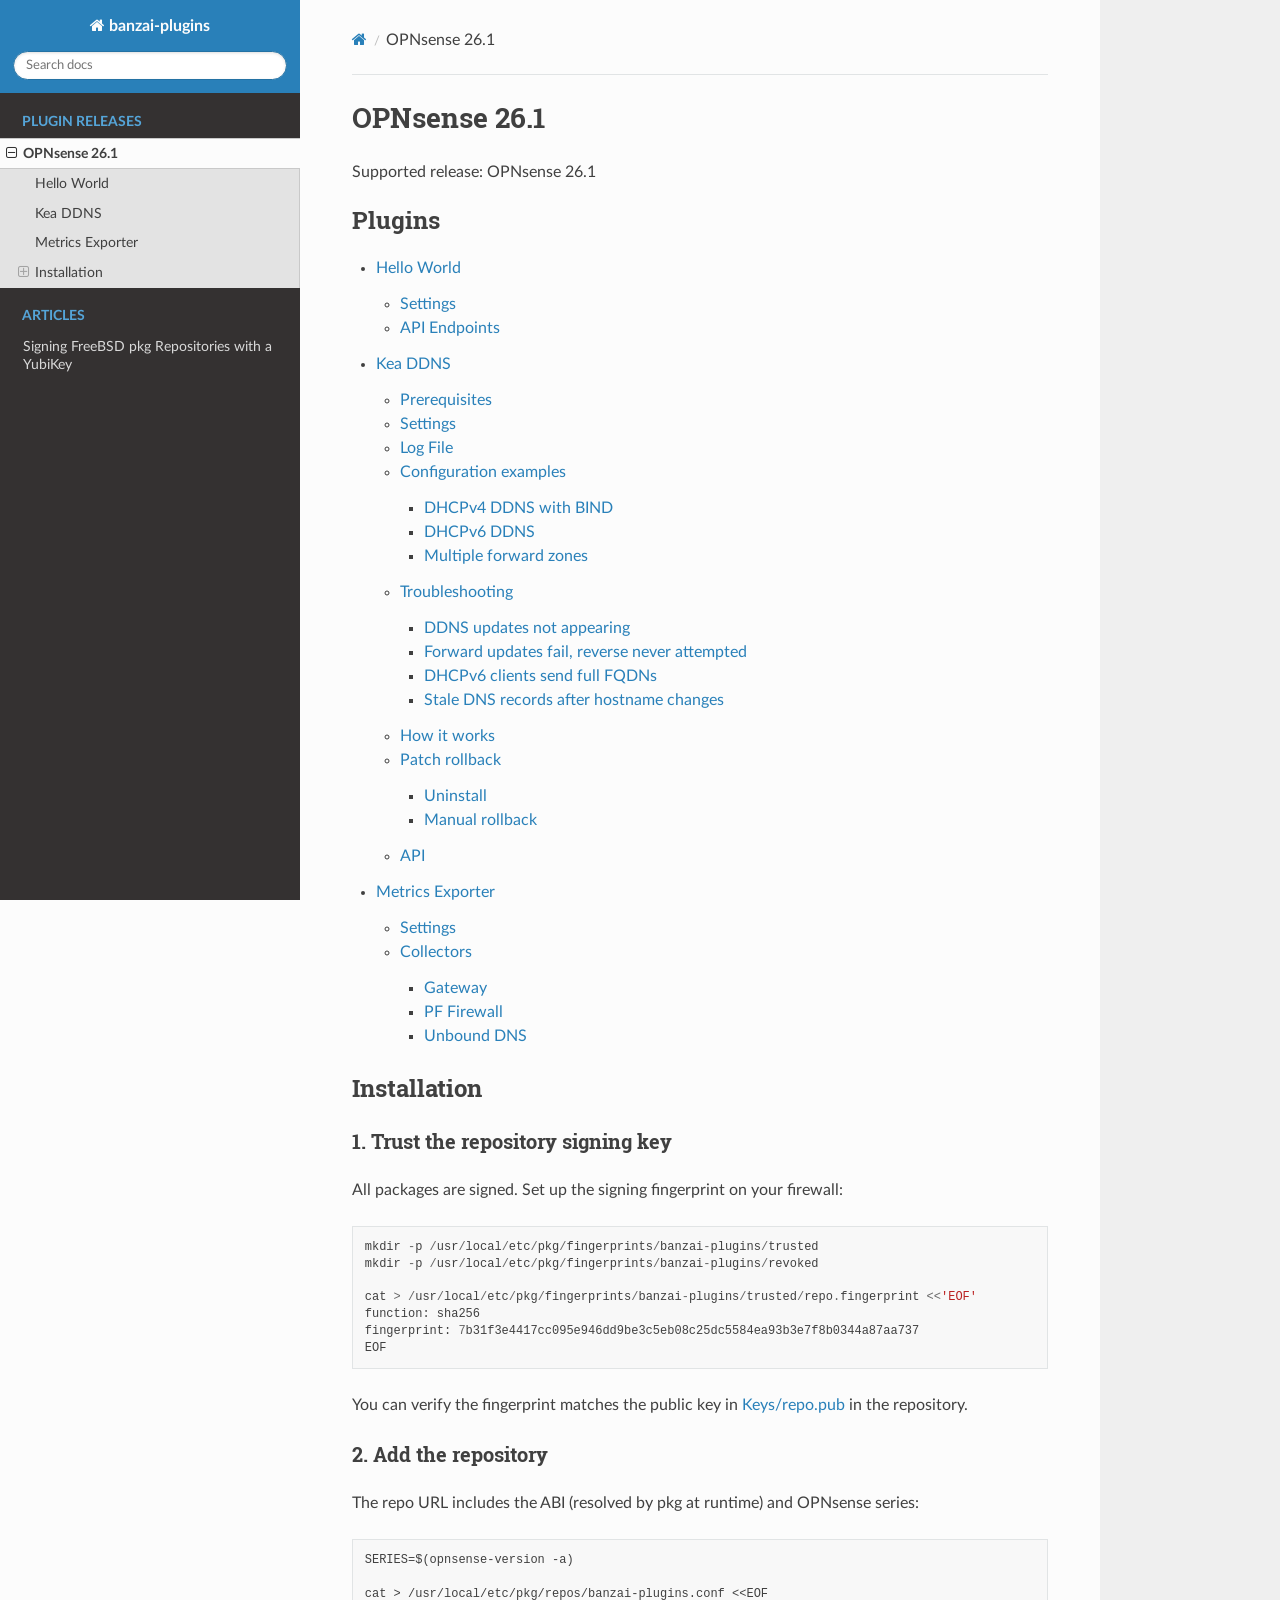
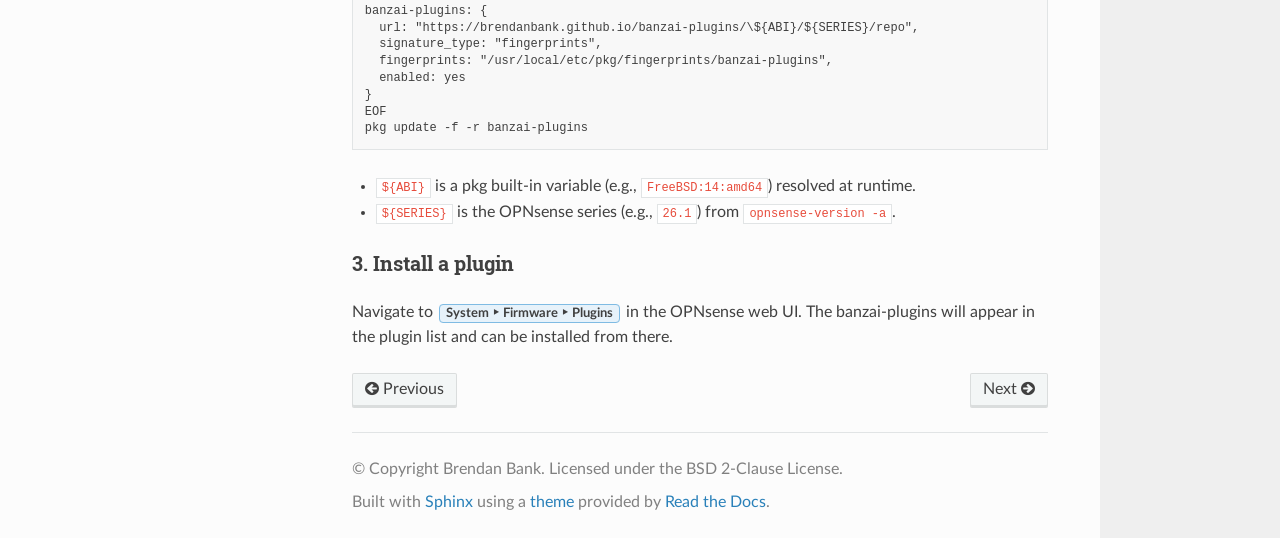
==== commit 524475d8: "Abstract PIN retrieval, add touch flag, switch to rsync piv-sign-agent.py: - Replace hardcoded 1Pass" ====
--- a/docs/releases/26.1/index.html
+++ b/docs/releases/26.1/index.html
@@ -144,7 +144,7 @@
 
 <span class="n">cat</span> <span class="o">&gt;</span> <span class="o">/</span><span class="n">usr</span><span class="o">/</span><span class="n">local</span><span class="o">/</span><span class="n">etc</span><span class="o">/</span><span class="n">pkg</span><span class="o">/</span><span class="n">fingerprints</span><span class="o">/</span><span class="n">banzai</span><span class="o">-</span><span class="n">plugins</span><span class="o">/</span><span class="n">trusted</span><span class="o">/</span><span class="n">repo</span><span class="o">.</span><span class="n">fingerprint</span> <span class="o">&lt;&lt;</span><span class="s1">&#39;EOF&#39;</span>
 <span class="n">function</span><span class="p">:</span> <span class="n">sha256</span>
-<span class="n">fingerprint</span><span class="p">:</span> <span class="mi">7</span><span class="n">ae0ef1e50a0658802b01291be9de188c184a2d64310ac84efc81a31ca1e7681</span>
+<span class="n">fingerprint</span><span class="p">:</span> <span class="mi">7</span><span class="n">b31f3e4417cc095e946dd9be3c5eb08c25dc5584ea93b3e7f8b0344a87aa737</span>
 <span class="n">EOF</span>
 </pre></div>
 </div>
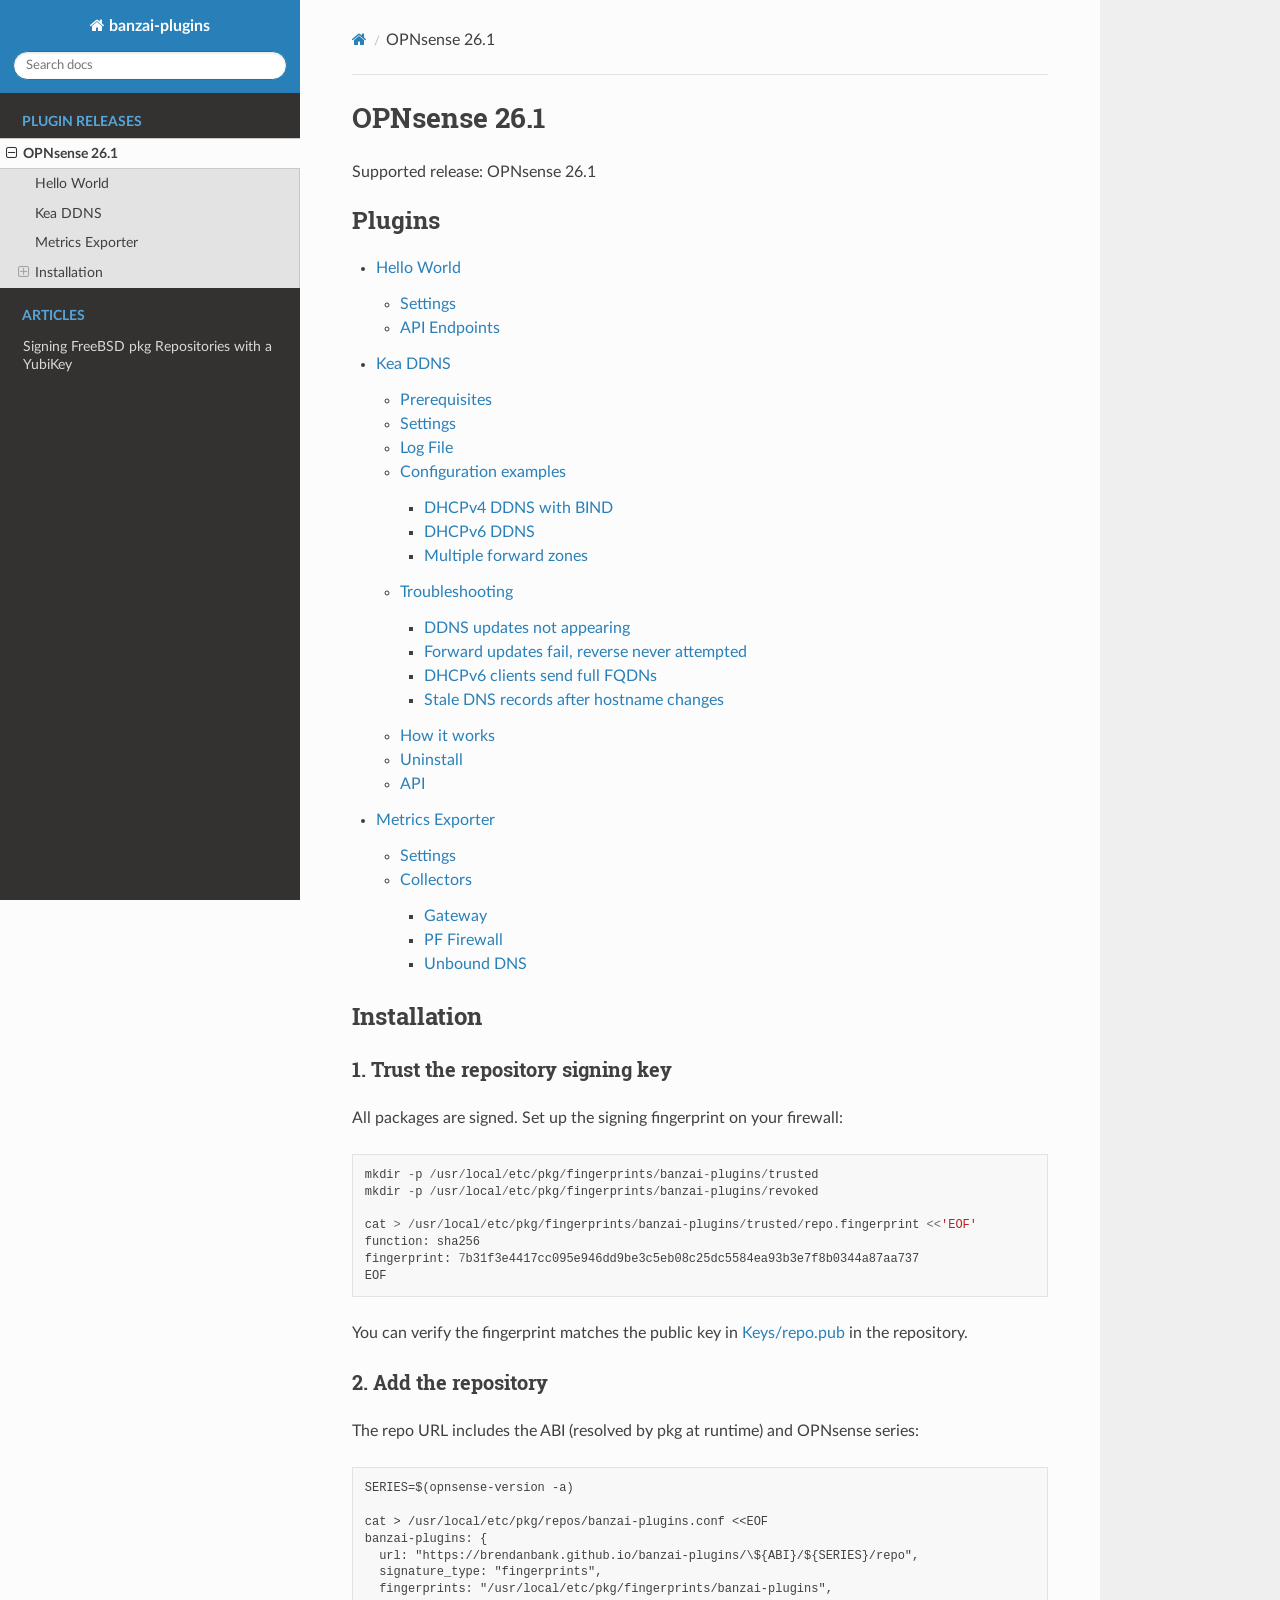
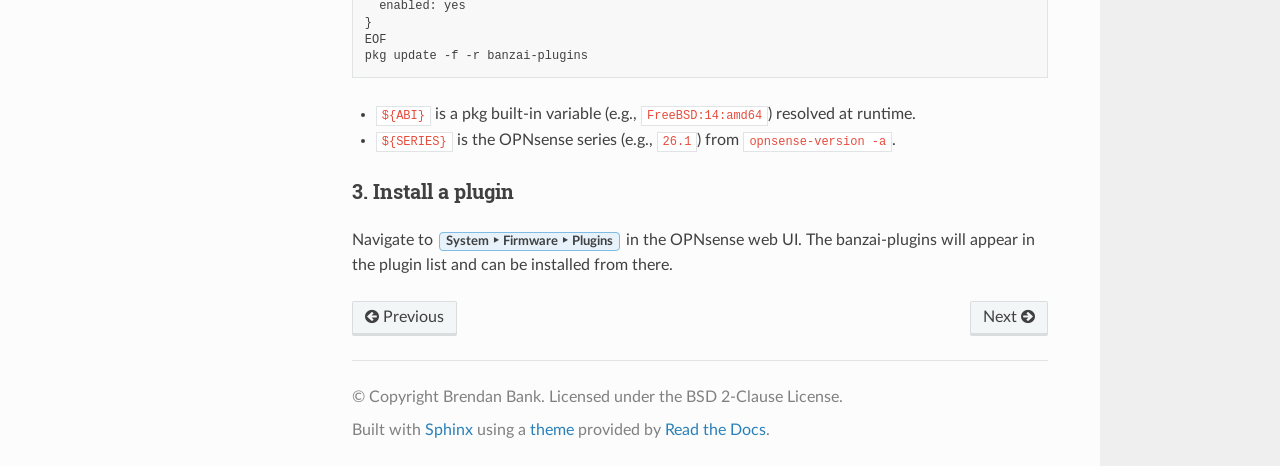
==== commit 907d06c6: "kea-ddns v2.0: replace core patching with kea_sync configure hook Replace the fragile core patching " ====
--- a/docs/releases/26.1/index.html
+++ b/docs/releases/26.1/index.html
@@ -114,11 +114,7 @@
 </ul>
 </li>
 <li class="toctree-l2"><a class="reference internal" href="kea_ddns.html#how-it-works">How it works</a></li>
-<li class="toctree-l2"><a class="reference internal" href="kea_ddns.html#patch-rollback">Patch rollback</a><ul>
-<li class="toctree-l3"><a class="reference internal" href="kea_ddns.html#uninstall">Uninstall</a></li>
-<li class="toctree-l3"><a class="reference internal" href="kea_ddns.html#manual-rollback">Manual rollback</a></li>
-</ul>
-</li>
+<li class="toctree-l2"><a class="reference internal" href="kea_ddns.html#uninstall">Uninstall</a></li>
 <li class="toctree-l2"><a class="reference internal" href="kea_ddns.html#api">API</a></li>
 </ul>
 </li>
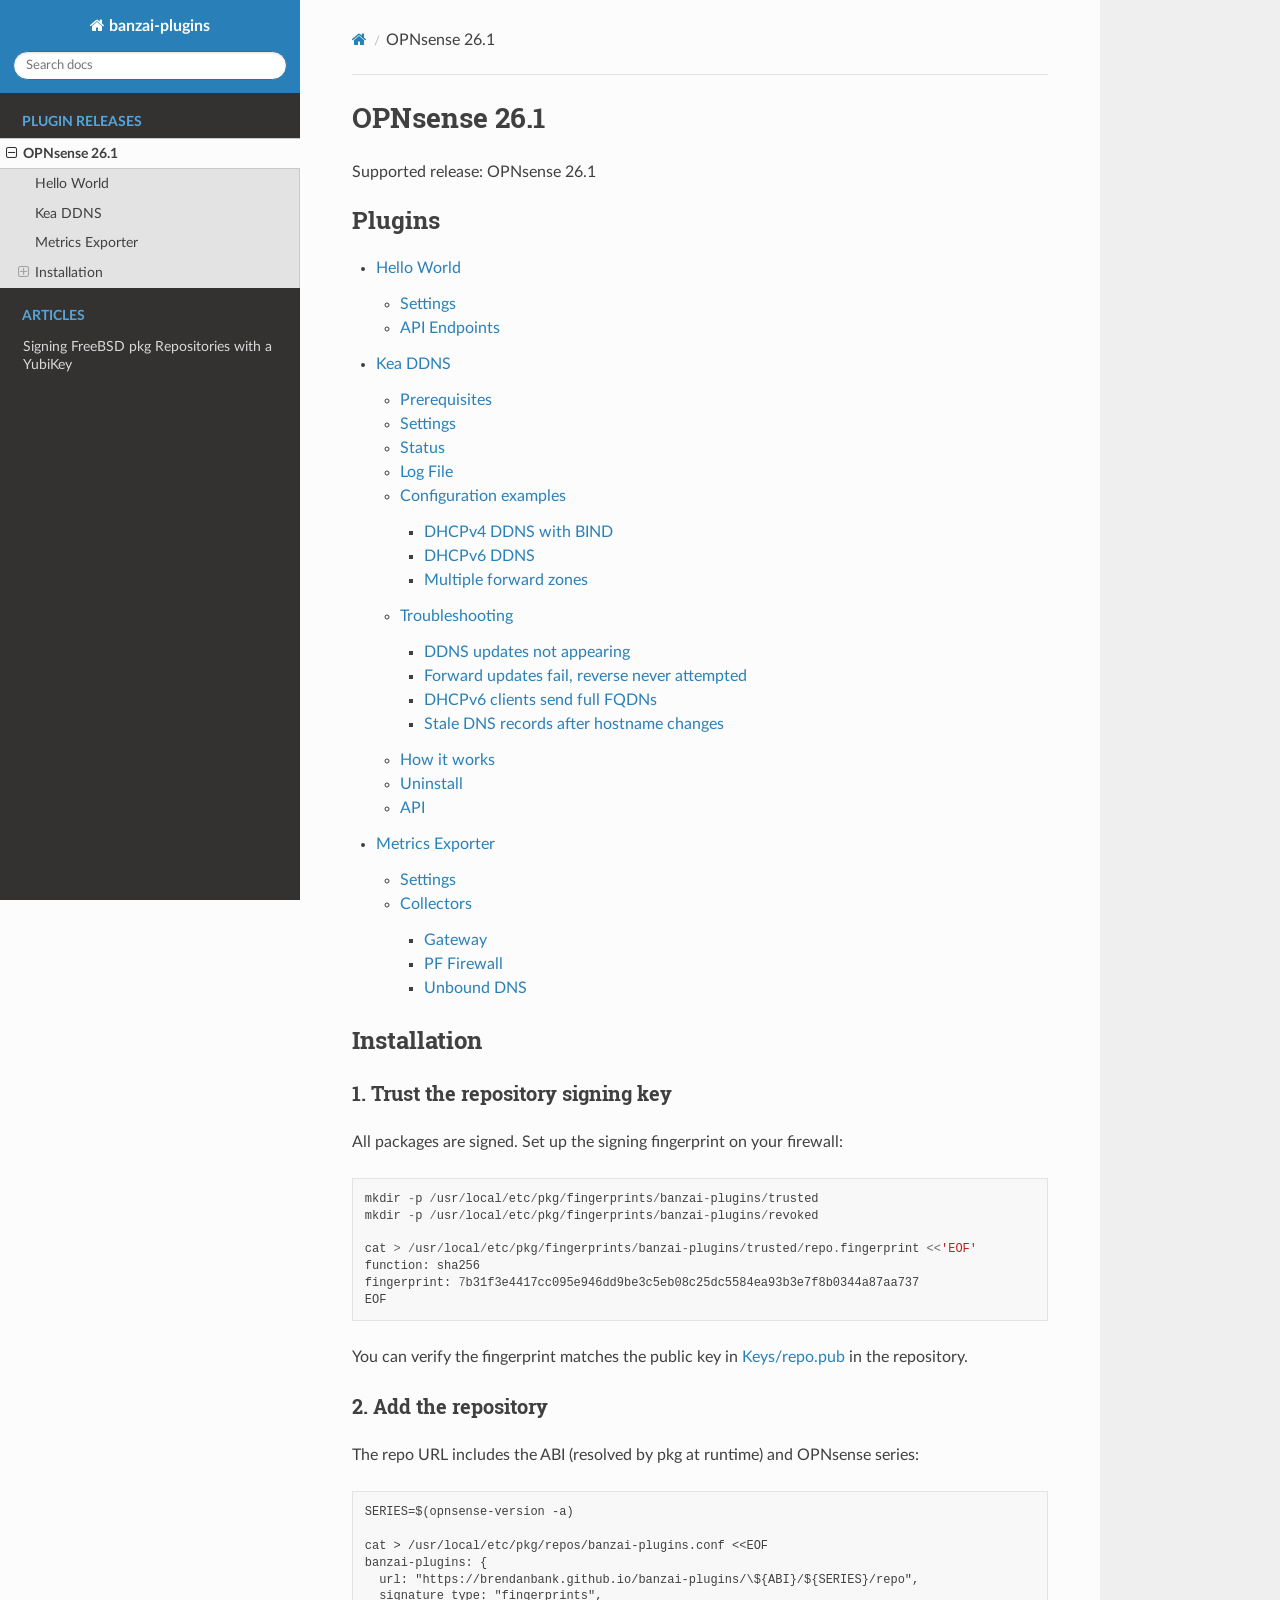
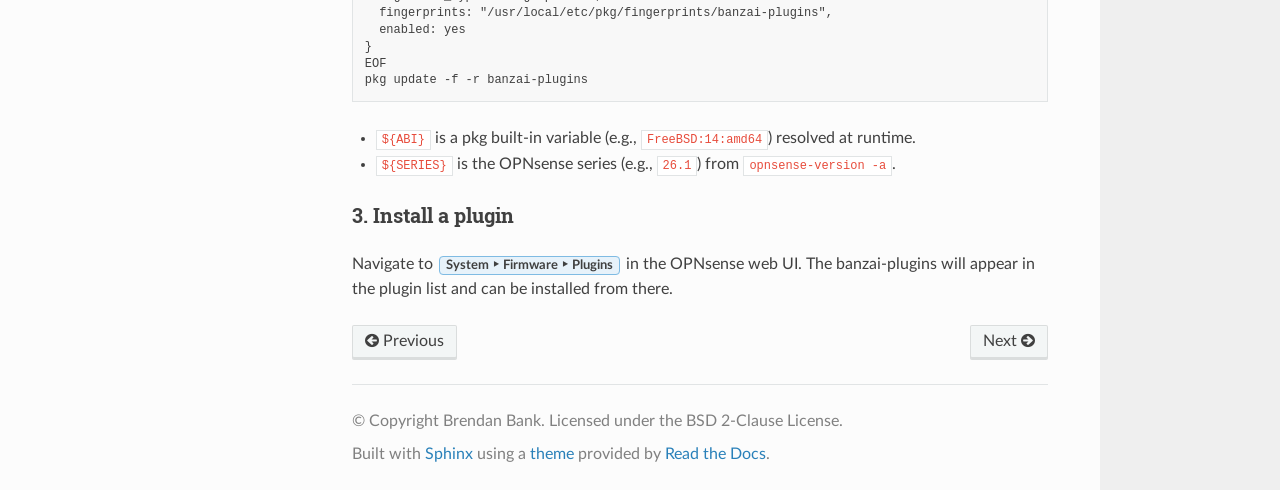
==== commit 089c40a9: "Document TSIG auto-gen, reverse zone derive, and status dashboard Update kea_ddns.rst with new featu" ====
--- a/docs/releases/26.1/index.html
+++ b/docs/releases/26.1/index.html
@@ -99,6 +99,7 @@
 <li class="toctree-l1"><a class="reference internal" href="kea_ddns.html">Kea DDNS</a><ul>
 <li class="toctree-l2"><a class="reference internal" href="kea_ddns.html#prerequisites">Prerequisites</a></li>
 <li class="toctree-l2"><a class="reference internal" href="kea_ddns.html#settings">Settings</a></li>
+<li class="toctree-l2"><a class="reference internal" href="kea_ddns.html#status">Status</a></li>
 <li class="toctree-l2"><a class="reference internal" href="kea_ddns.html#log-file">Log File</a></li>
 <li class="toctree-l2"><a class="reference internal" href="kea_ddns.html#configuration-examples">Configuration examples</a><ul>
 <li class="toctree-l3"><a class="reference internal" href="kea_ddns.html#dhcpv4-ddns-with-bind">DHCPv4 DDNS with BIND</a></li>
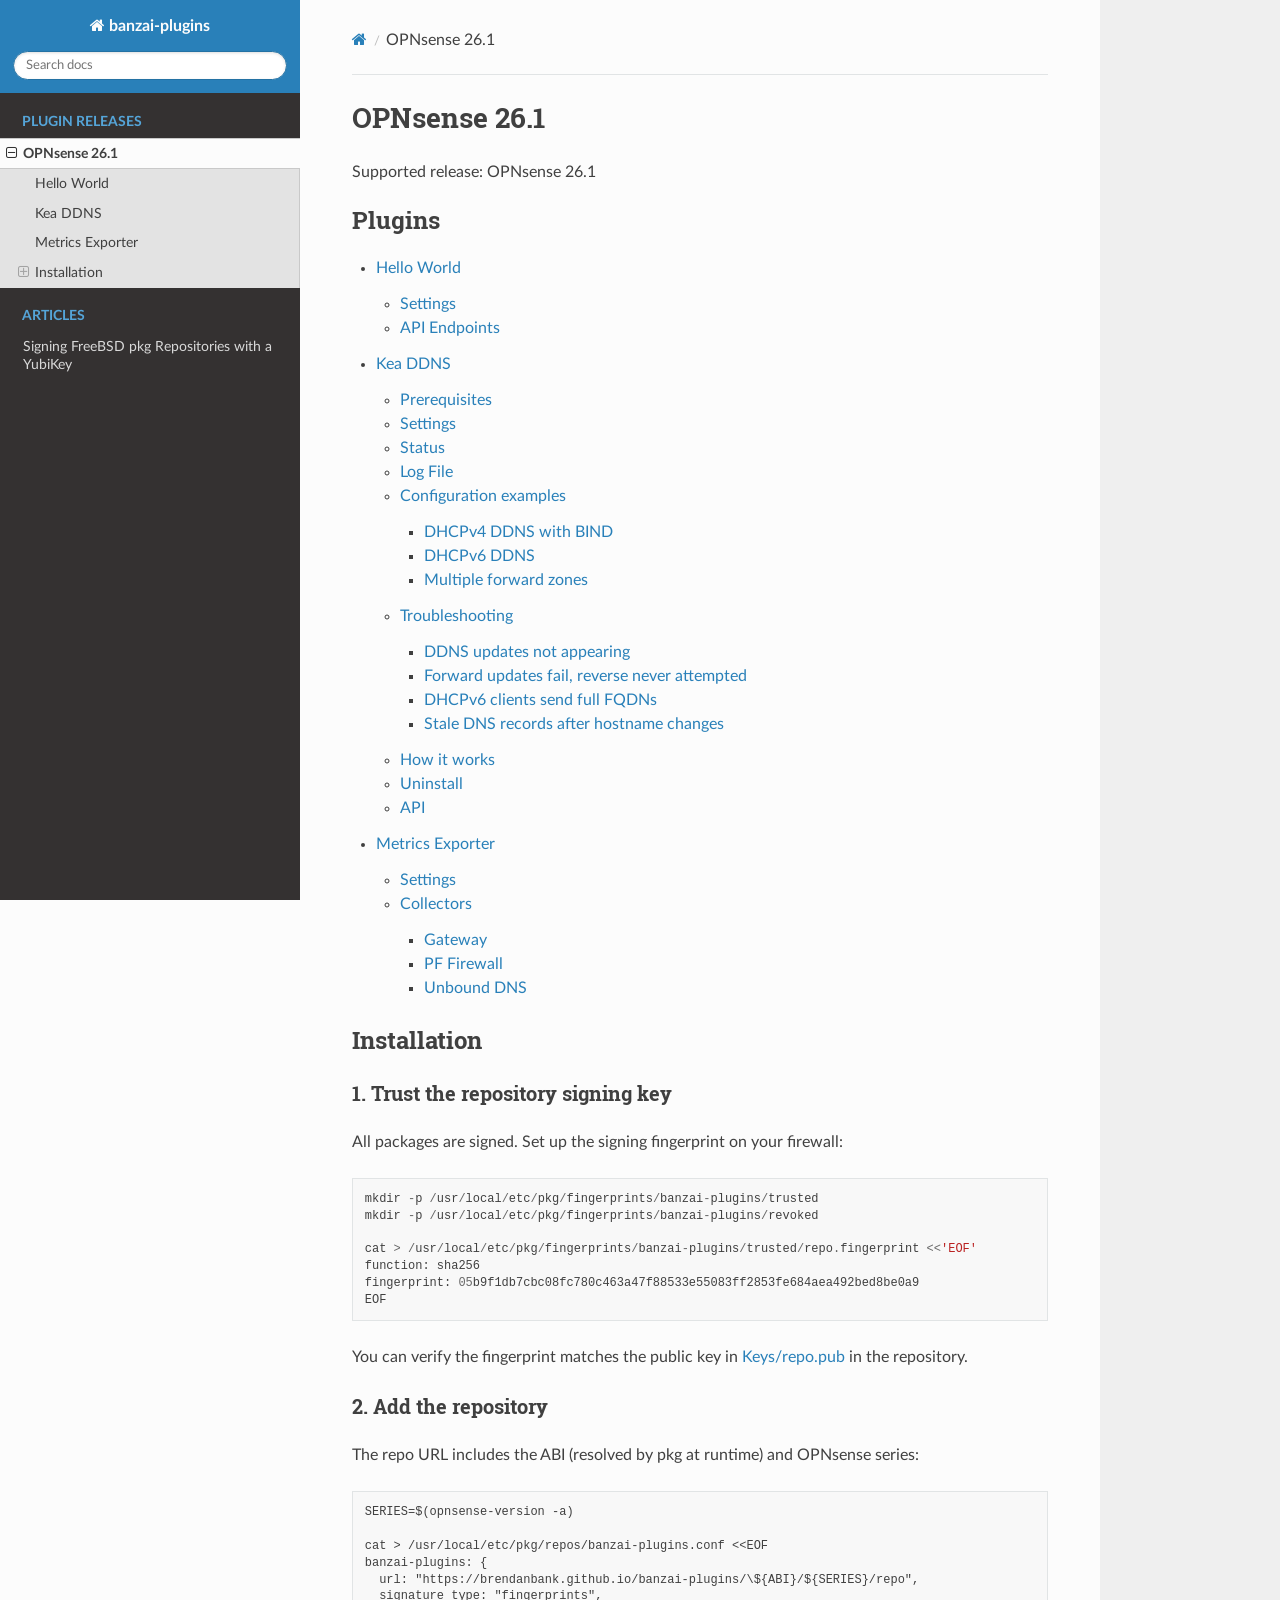
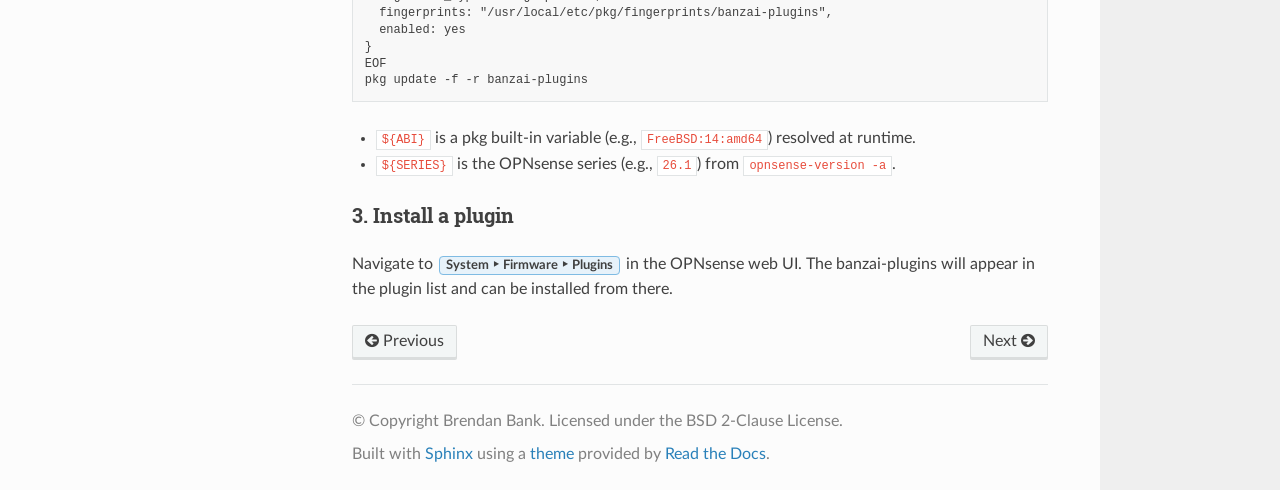
==== commit 5fe6c1f6: "Fix stale signing fingerprint in Sphinx docs The Sphinx install instructions had an old fingerprint." ====
--- a/docs/releases/26.1/index.html
+++ b/docs/releases/26.1/index.html
@@ -141,7 +141,7 @@
 
 <span class="n">cat</span> <span class="o">&gt;</span> <span class="o">/</span><span class="n">usr</span><span class="o">/</span><span class="n">local</span><span class="o">/</span><span class="n">etc</span><span class="o">/</span><span class="n">pkg</span><span class="o">/</span><span class="n">fingerprints</span><span class="o">/</span><span class="n">banzai</span><span class="o">-</span><span class="n">plugins</span><span class="o">/</span><span class="n">trusted</span><span class="o">/</span><span class="n">repo</span><span class="o">.</span><span class="n">fingerprint</span> <span class="o">&lt;&lt;</span><span class="s1">&#39;EOF&#39;</span>
 <span class="n">function</span><span class="p">:</span> <span class="n">sha256</span>
-<span class="n">fingerprint</span><span class="p">:</span> <span class="mi">7</span><span class="n">b31f3e4417cc095e946dd9be3c5eb08c25dc5584ea93b3e7f8b0344a87aa737</span>
+<span class="n">fingerprint</span><span class="p">:</span> <span class="mi">05</span><span class="n">b9f1db7cbc08fc780c463a47f88533e55083ff2853fe684aea492bed8be0a9</span>
 <span class="n">EOF</span>
 </pre></div>
 </div>
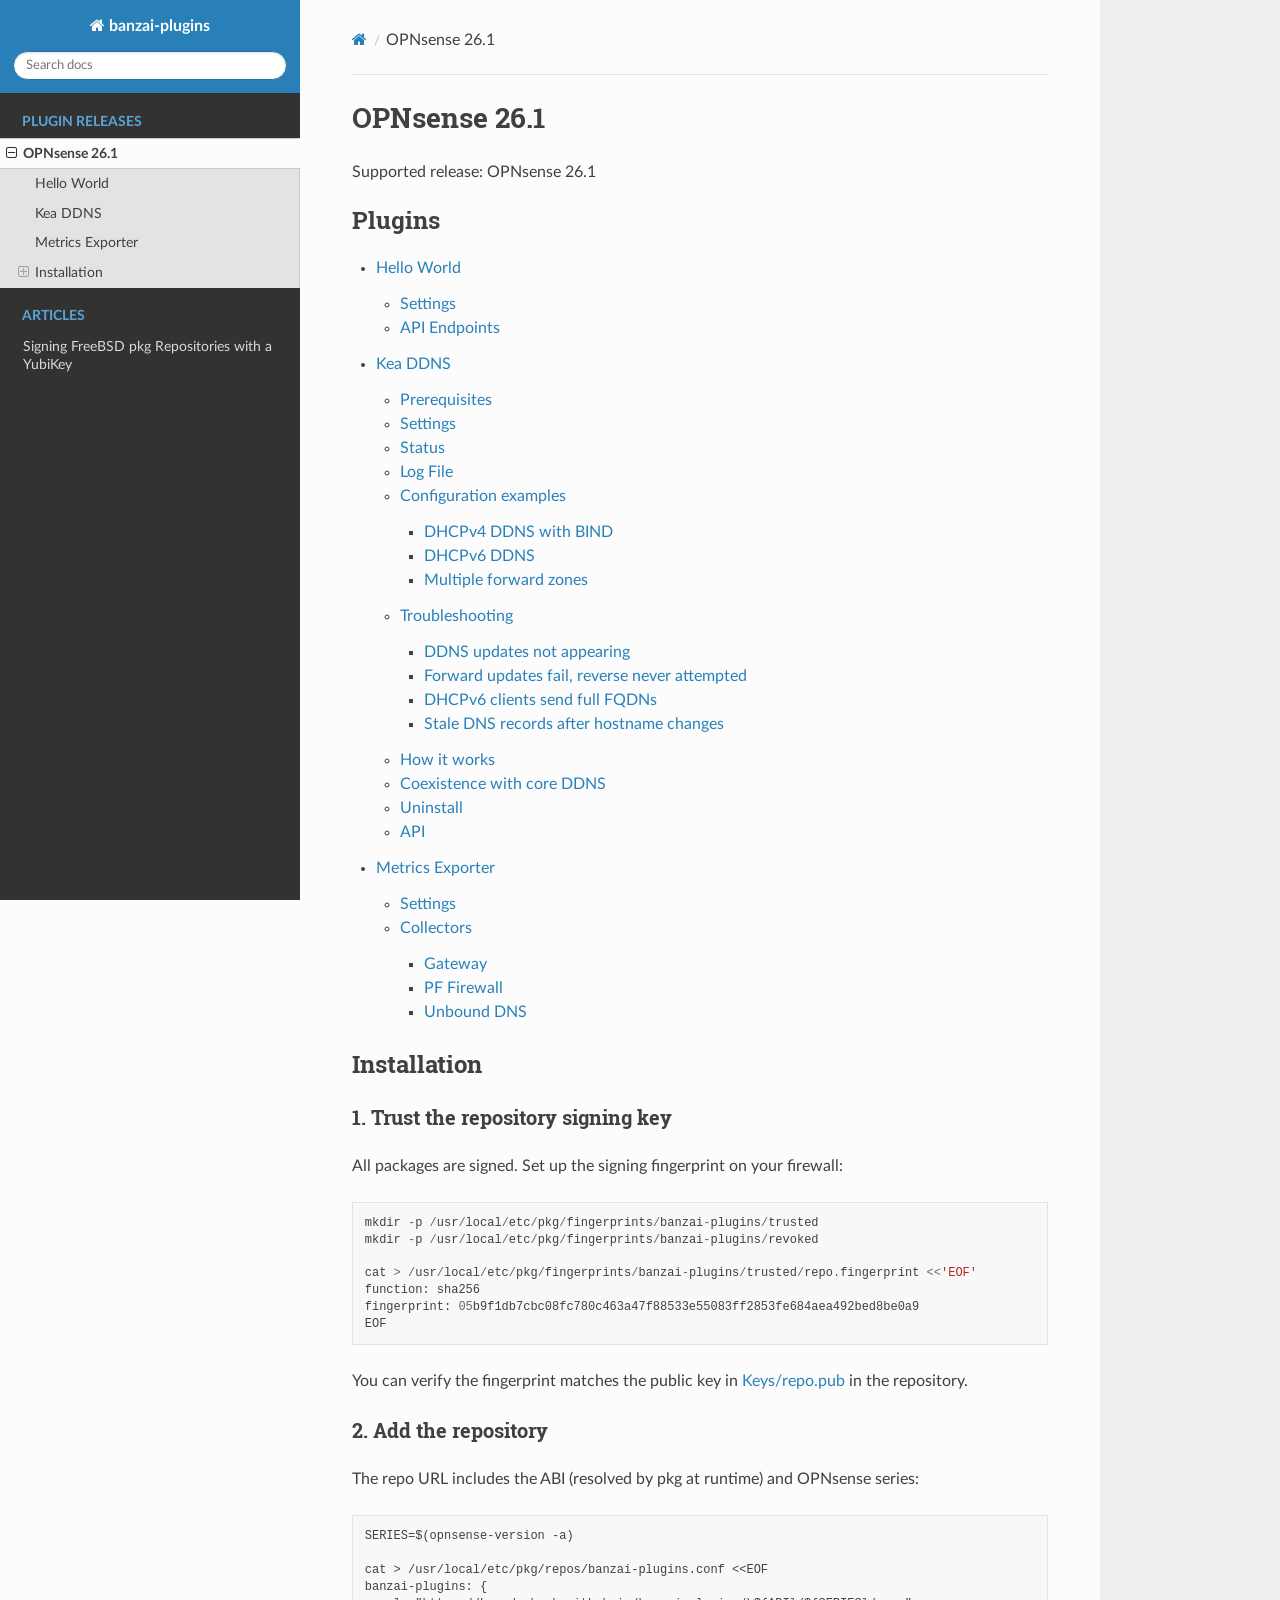
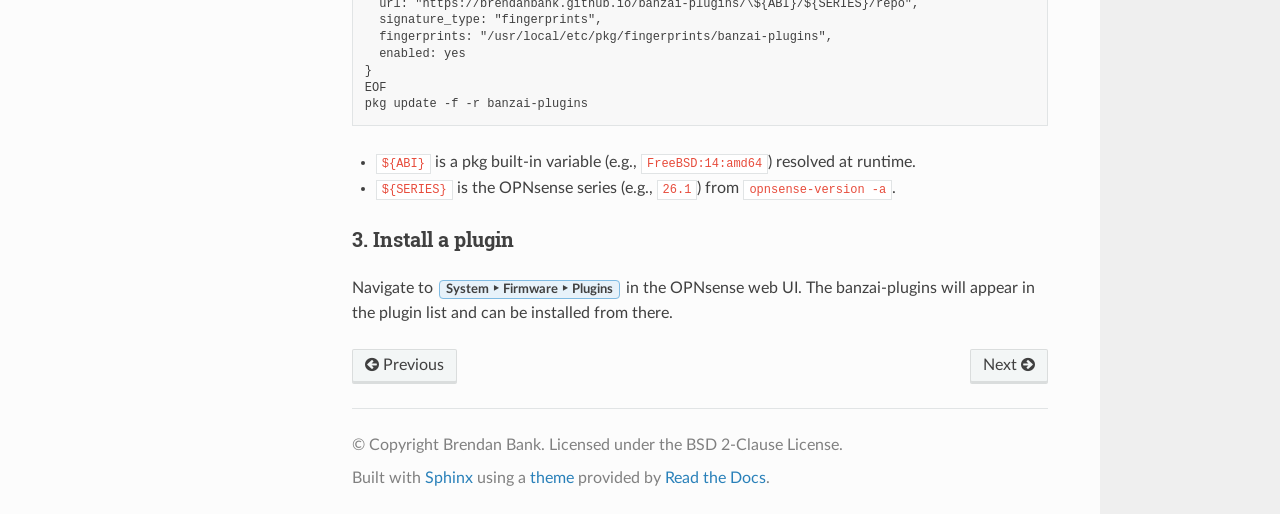
==== commit 7220e97e: "kea-ddns docs: add core DDNS coexistence section Document how the plugin works alongside the built-i" ====
--- a/docs/releases/26.1/index.html
+++ b/docs/releases/26.1/index.html
@@ -115,6 +115,7 @@
 </ul>
 </li>
 <li class="toctree-l2"><a class="reference internal" href="kea_ddns.html#how-it-works">How it works</a></li>
+<li class="toctree-l2"><a class="reference internal" href="kea_ddns.html#coexistence-with-core-ddns">Coexistence with core DDNS</a></li>
 <li class="toctree-l2"><a class="reference internal" href="kea_ddns.html#uninstall">Uninstall</a></li>
 <li class="toctree-l2"><a class="reference internal" href="kea_ddns.html#api">API</a></li>
 </ul>
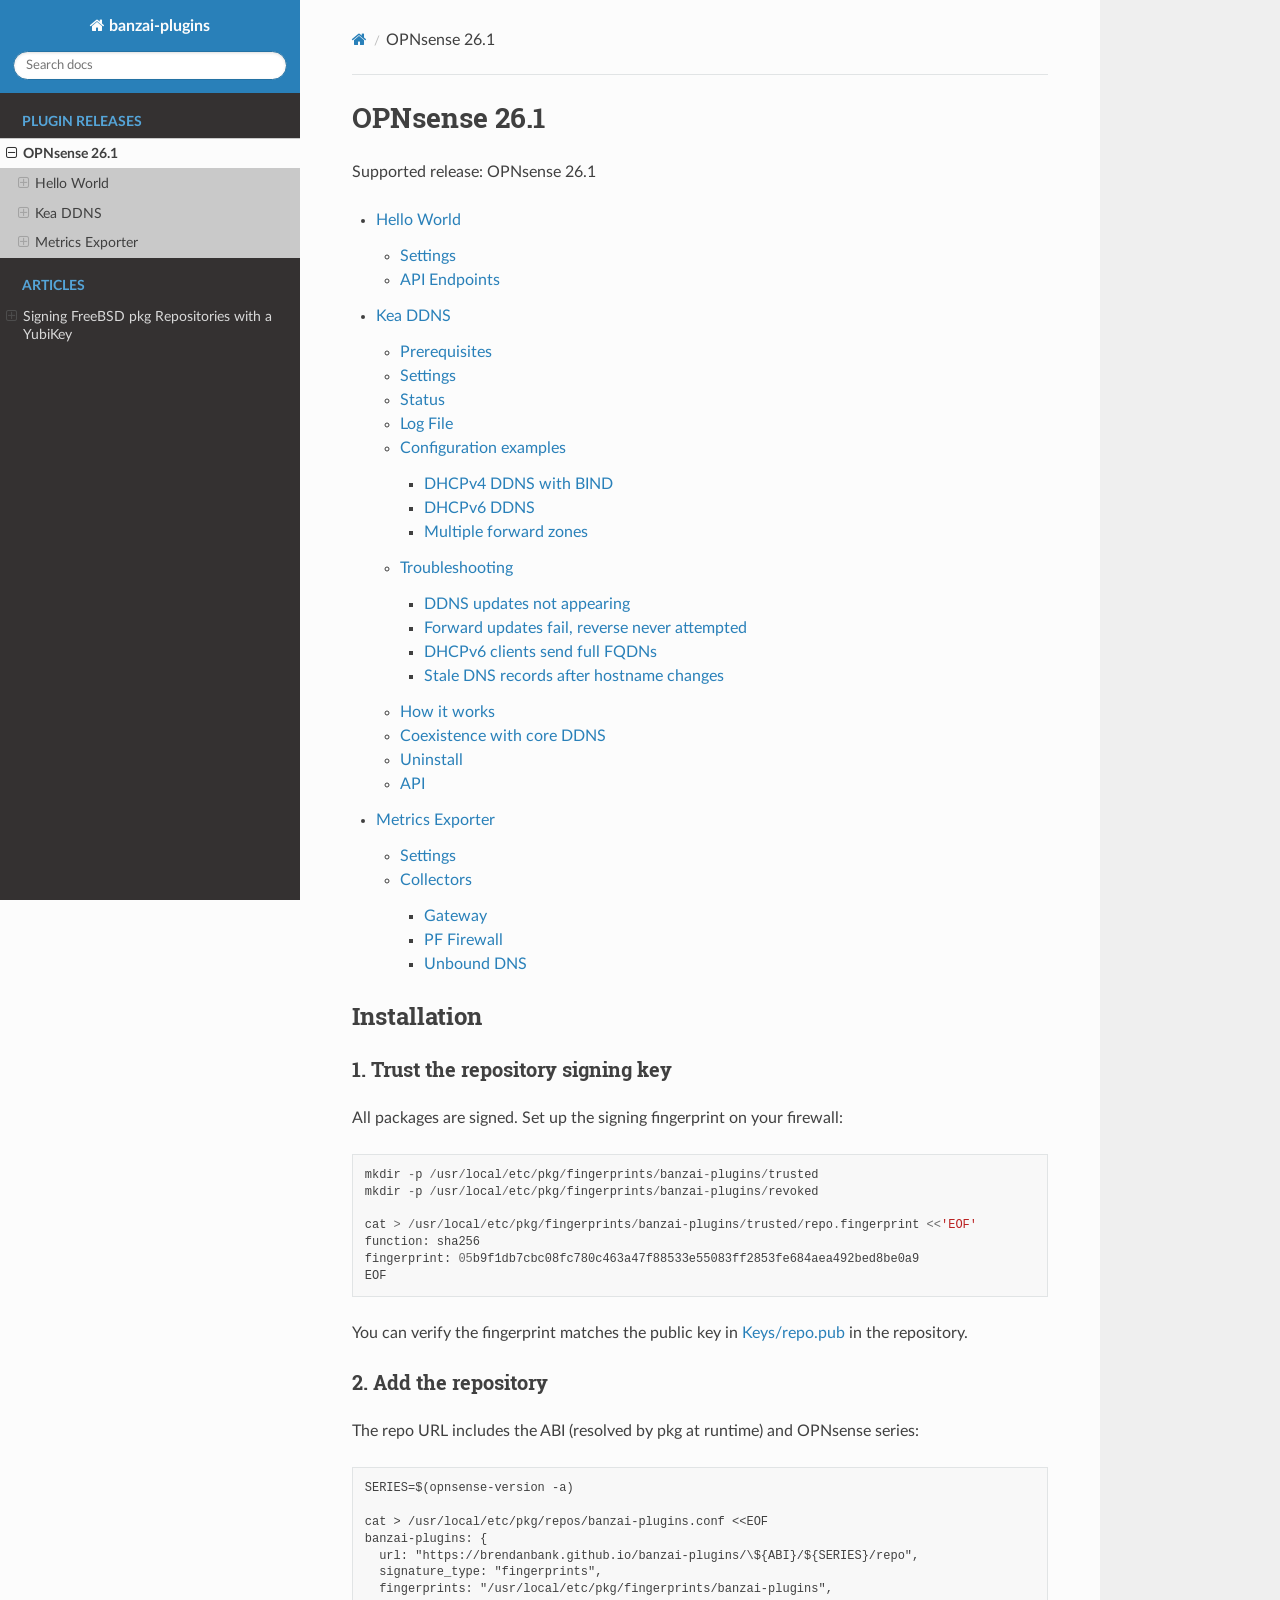
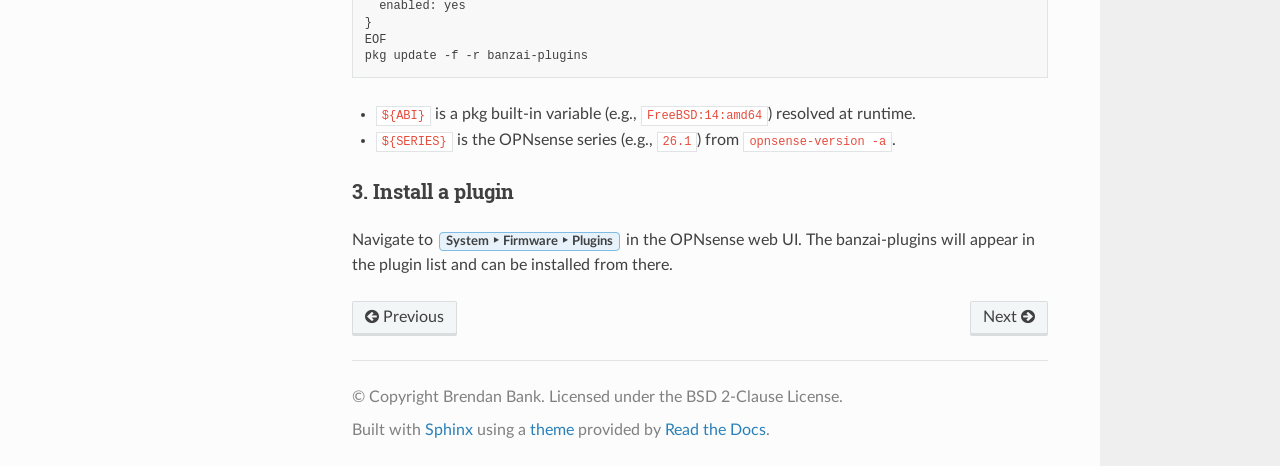
==== commit d9f74a92: "docs: fix sidebar navigation — expand plugin list, hide article subsections Add custom CSS to always" ====
--- a/docs/releases/26.1/index.html
+++ b/docs/releases/26.1/index.html
@@ -9,6 +9,7 @@
   <title>OPNsense 26.1 &mdash; banzai-plugins  documentation</title>
       <link rel="stylesheet" type="text/css" href="../../_static/pygments.css?v=b86133f3" />
       <link rel="stylesheet" type="text/css" href="../../_static/css/theme.css?v=9edc463e" />
+      <link rel="stylesheet" type="text/css" href="../../_static/custom.css?v=64ce4cbe" />
 
   
       <script src="../../_static/jquery.js?v=5d32c60e"></script>
@@ -45,9 +46,29 @@
               <p class="caption" role="heading"><span class="caption-text">Plugin Releases</span></p>
 <ul class="current">
 <li class="toctree-l1 current"><a class="current reference internal" href="#">OPNsense 26.1</a><ul>
-<li class="toctree-l2"><a class="reference internal" href="hello_world.html">Hello World</a></li>
-<li class="toctree-l2"><a class="reference internal" href="kea_ddns.html">Kea DDNS</a></li>
-<li class="toctree-l2"><a class="reference internal" href="metrics_exporter.html">Metrics Exporter</a></li>
+<li class="toctree-l2"><a class="reference internal" href="hello_world.html">Hello World</a><ul>
+<li class="toctree-l3"><a class="reference internal" href="hello_world.html#settings">Settings</a></li>
+<li class="toctree-l3"><a class="reference internal" href="hello_world.html#api-endpoints">API Endpoints</a></li>
+</ul>
+</li>
+<li class="toctree-l2"><a class="reference internal" href="kea_ddns.html">Kea DDNS</a><ul>
+<li class="toctree-l3"><a class="reference internal" href="kea_ddns.html#prerequisites">Prerequisites</a></li>
+<li class="toctree-l3"><a class="reference internal" href="kea_ddns.html#settings">Settings</a></li>
+<li class="toctree-l3"><a class="reference internal" href="kea_ddns.html#status">Status</a></li>
+<li class="toctree-l3"><a class="reference internal" href="kea_ddns.html#log-file">Log File</a></li>
+<li class="toctree-l3"><a class="reference internal" href="kea_ddns.html#configuration-examples">Configuration examples</a></li>
+<li class="toctree-l3"><a class="reference internal" href="kea_ddns.html#troubleshooting">Troubleshooting</a></li>
+<li class="toctree-l3"><a class="reference internal" href="kea_ddns.html#how-it-works">How it works</a></li>
+<li class="toctree-l3"><a class="reference internal" href="kea_ddns.html#coexistence-with-core-ddns">Coexistence with core DDNS</a></li>
+<li class="toctree-l3"><a class="reference internal" href="kea_ddns.html#uninstall">Uninstall</a></li>
+<li class="toctree-l3"><a class="reference internal" href="kea_ddns.html#api">API</a></li>
+</ul>
+</li>
+<li class="toctree-l2"><a class="reference internal" href="metrics_exporter.html">Metrics Exporter</a><ul>
+<li class="toctree-l3"><a class="reference internal" href="metrics_exporter.html#settings">Settings</a></li>
+<li class="toctree-l3"><a class="reference internal" href="metrics_exporter.html#collectors">Collectors</a></li>
+</ul>
+</li>
 <li class="toctree-l2"><a class="reference internal" href="#installation">Installation</a><ul>
 <li class="toctree-l3"><a class="reference internal" href="#trust-the-repository-signing-key">1. Trust the repository signing key</a></li>
 <li class="toctree-l3"><a class="reference internal" href="#add-the-repository">2. Add the repository</a></li>
@@ -59,7 +80,27 @@
 </ul>
 <p class="caption" role="heading"><span class="caption-text">Articles</span></p>
 <ul>
-<li class="toctree-l1"><a class="reference internal" href="../../articles/yubikey-pkg-signing.html">Signing FreeBSD pkg Repositories with a YubiKey</a></li>
+<li class="toctree-l1"><a class="reference internal" href="../../articles/yubikey-pkg-signing.html">Signing FreeBSD pkg Repositories with a YubiKey</a><ul>
+<li class="toctree-l2"><a class="reference internal" href="../../articles/yubikey-pkg-signing.html#why-hardware-backed-signing">Why hardware-backed signing?</a></li>
+<li class="toctree-l2"><a class="reference internal" href="../../articles/yubikey-pkg-signing.html#how-pkg-signing-actually-works">How pkg signing actually works</a><ul>
+<li class="toctree-l3"><a class="reference internal" href="../../articles/yubikey-pkg-signing.html#the-double-hash">The double hash</a></li>
+<li class="toctree-l3"><a class="reference internal" href="../../articles/yubikey-pkg-signing.html#fingerprints">Fingerprints</a></li>
+</ul>
+</li>
+<li class="toctree-l2"><a class="reference internal" href="../../articles/yubikey-pkg-signing.html#setting-up-the-piv-signing-key">Setting up the PIV signing key</a></li>
+<li class="toctree-l2"><a class="reference internal" href="../../articles/yubikey-pkg-signing.html#the-piv-signing-agent">The PIV signing agent</a><ul>
+<li class="toctree-l3"><a class="reference internal" href="../../articles/yubikey-pkg-signing.html#pkcs-11-signing-flow">PKCS#11 signing flow</a></li>
+</ul>
+</li>
+<li class="toctree-l2"><a class="reference internal" href="../../articles/yubikey-pkg-signing.html#the-signing-command">The signing command</a></li>
+<li class="toctree-l2"><a class="reference internal" href="../../articles/yubikey-pkg-signing.html#socket-forwarding-for-remote-builds">Socket forwarding for remote builds</a></li>
+<li class="toctree-l2"><a class="reference internal" href="../../articles/yubikey-pkg-signing.html#putting-it-together-the-build-script">Putting it together: the build script</a></li>
+<li class="toctree-l2"><a class="reference internal" href="../../articles/yubikey-pkg-signing.html#client-side-setup">Client-side setup</a></li>
+<li class="toctree-l2"><a class="reference internal" href="../../articles/yubikey-pkg-signing.html#verifying-signatures-manually">Verifying signatures manually</a></li>
+<li class="toctree-l2"><a class="reference internal" href="../../articles/yubikey-pkg-signing.html#summary-of-pitfalls">Summary of pitfalls</a></li>
+<li class="toctree-l2"><a class="reference internal" href="../../articles/yubikey-pkg-signing.html#references">References</a></li>
+</ul>
+</li>
 </ul>
 
         </div>
@@ -89,7 +130,6 @@
 <h1>OPNsense 26.1<a class="headerlink" href="#opnsense-26-1" title="Link to this heading"></a></h1>
 <p>Supported release: OPNsense 26.1</p>
 <div class="toctree-wrapper compound">
-<p class="caption" role="heading"><span class="caption-text">Plugins</span></p>
 <ul>
 <li class="toctree-l1"><a class="reference internal" href="hello_world.html">Hello World</a><ul>
 <li class="toctree-l2"><a class="reference internal" href="hello_world.html#settings">Settings</a></li>
--- a/docs/_static/custom.css
+++ b/docs/_static/custom.css
@@ -0,0 +1,31 @@
+/* Override Sphinx basic.css nowrap on docutils tables */
+table.docutils td, table.docutils th {
+    white-space: normal;
+}
+
+/* Expand plugin list under Plugin Releases in sidebar (first toctree section only).
+   Apply the same background as the RTD theme's "current" state so items are readable. */
+.wy-menu-vertical > p.caption:first-of-type + ul li.toctree-l1 > ul {
+    display: block;
+}
+.wy-menu-vertical > p.caption:first-of-type + ul li.toctree-l1 {
+    background: #e3e3e3;
+}
+.wy-menu-vertical > p.caption:first-of-type + ul li.toctree-l1 > a {
+    background: #fcfcfc;
+    color: #404040;
+    font-weight: 700;
+}
+.wy-menu-vertical > p.caption:first-of-type + ul li.toctree-l2 > a {
+    background: #c9c9c9;
+    color: #404040;
+}
+
+/* Hide Installation section from sidebar — it's a section heading in 26.1/index.rst,
+   not a plugin page, so exclude it from the plugin list */
+.wy-menu-vertical li.toctree-l2 > a[href*="#installation"] {
+    display: none;
+}
+.wy-menu-vertical li.toctree-l2:has(> a[href*="#installation"]) {
+    display: none;
+}
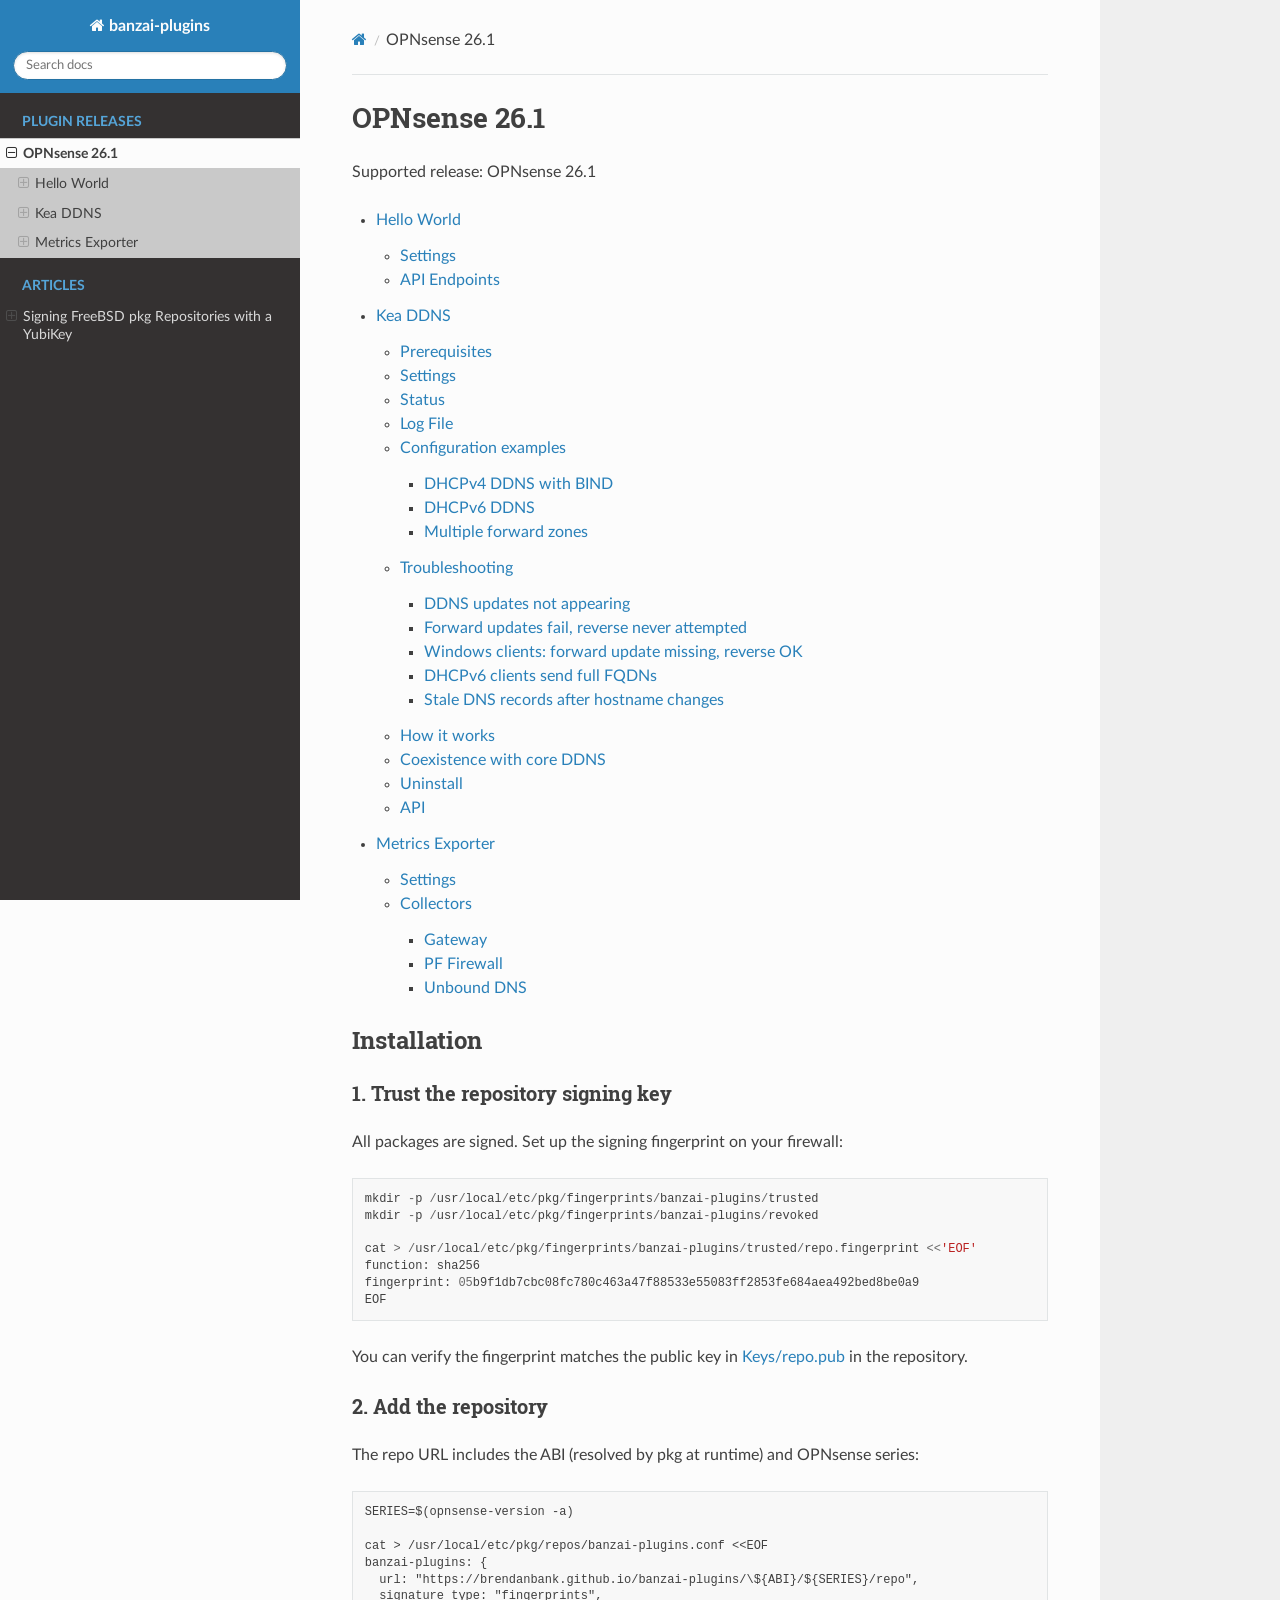
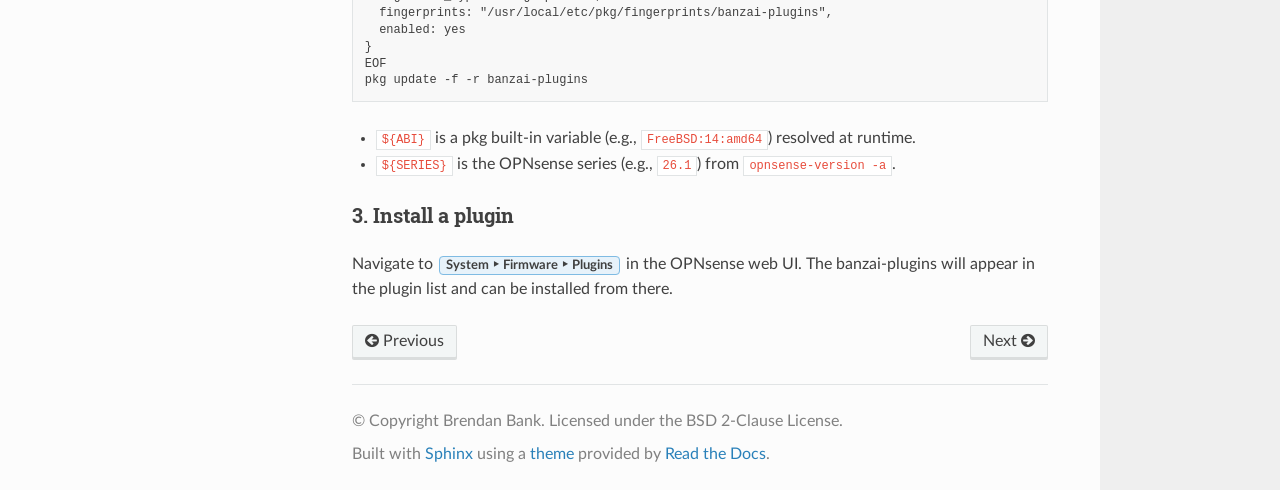
==== commit 4f9ff261: "kea-ddns 2.5: release stable + devel packages and updated docs Refresh signed pkg repos (stable + de" ====
--- a/docs/releases/26.1/index.html
+++ b/docs/releases/26.1/index.html
@@ -150,6 +150,7 @@
 <li class="toctree-l2"><a class="reference internal" href="kea_ddns.html#troubleshooting">Troubleshooting</a><ul>
 <li class="toctree-l3"><a class="reference internal" href="kea_ddns.html#ddns-updates-not-appearing">DDNS updates not appearing</a></li>
 <li class="toctree-l3"><a class="reference internal" href="kea_ddns.html#forward-updates-fail-reverse-never-attempted">Forward updates fail, reverse never attempted</a></li>
+<li class="toctree-l3"><a class="reference internal" href="kea_ddns.html#windows-clients-forward-update-missing-reverse-ok">Windows clients: forward update missing, reverse OK</a></li>
 <li class="toctree-l3"><a class="reference internal" href="kea_ddns.html#dhcpv6-clients-send-full-fqdns">DHCPv6 clients send full FQDNs</a></li>
 <li class="toctree-l3"><a class="reference internal" href="kea_ddns.html#stale-dns-records-after-hostname-changes">Stale DNS records after hostname changes</a></li>
 </ul>
